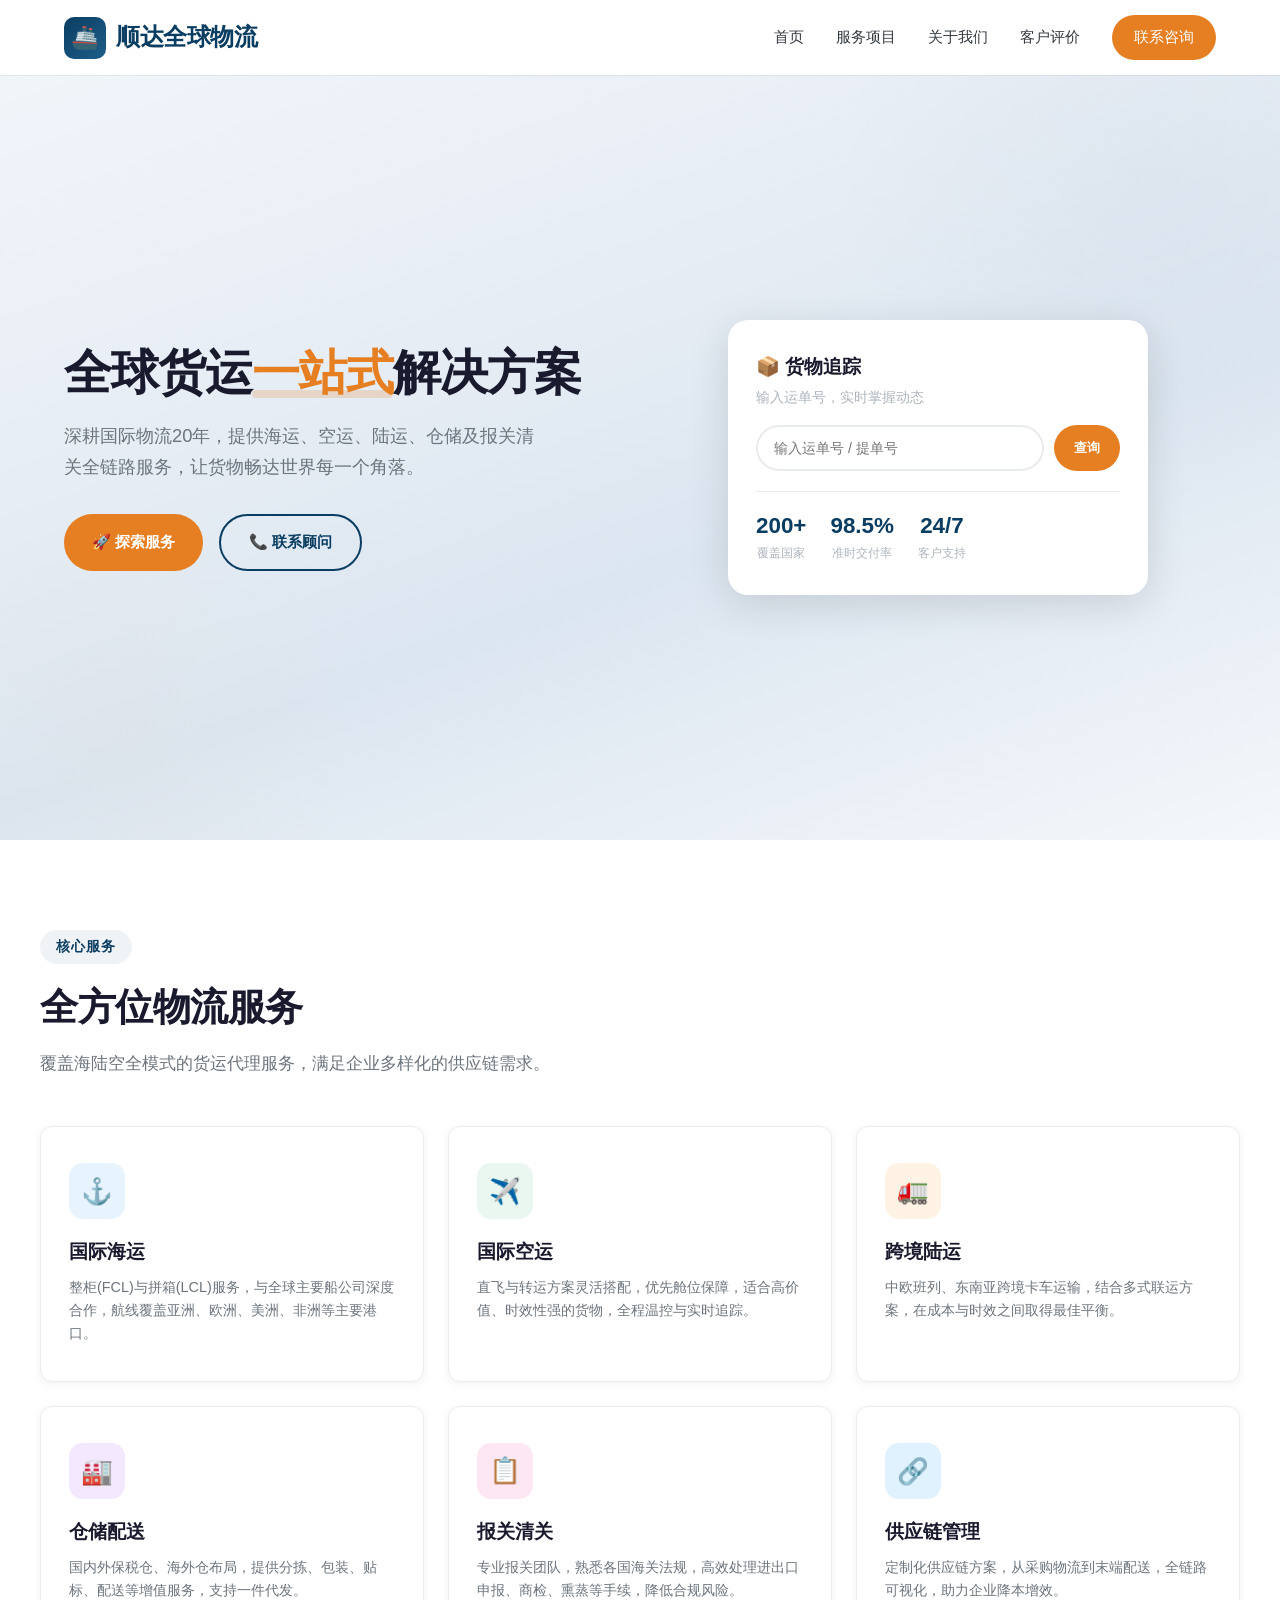
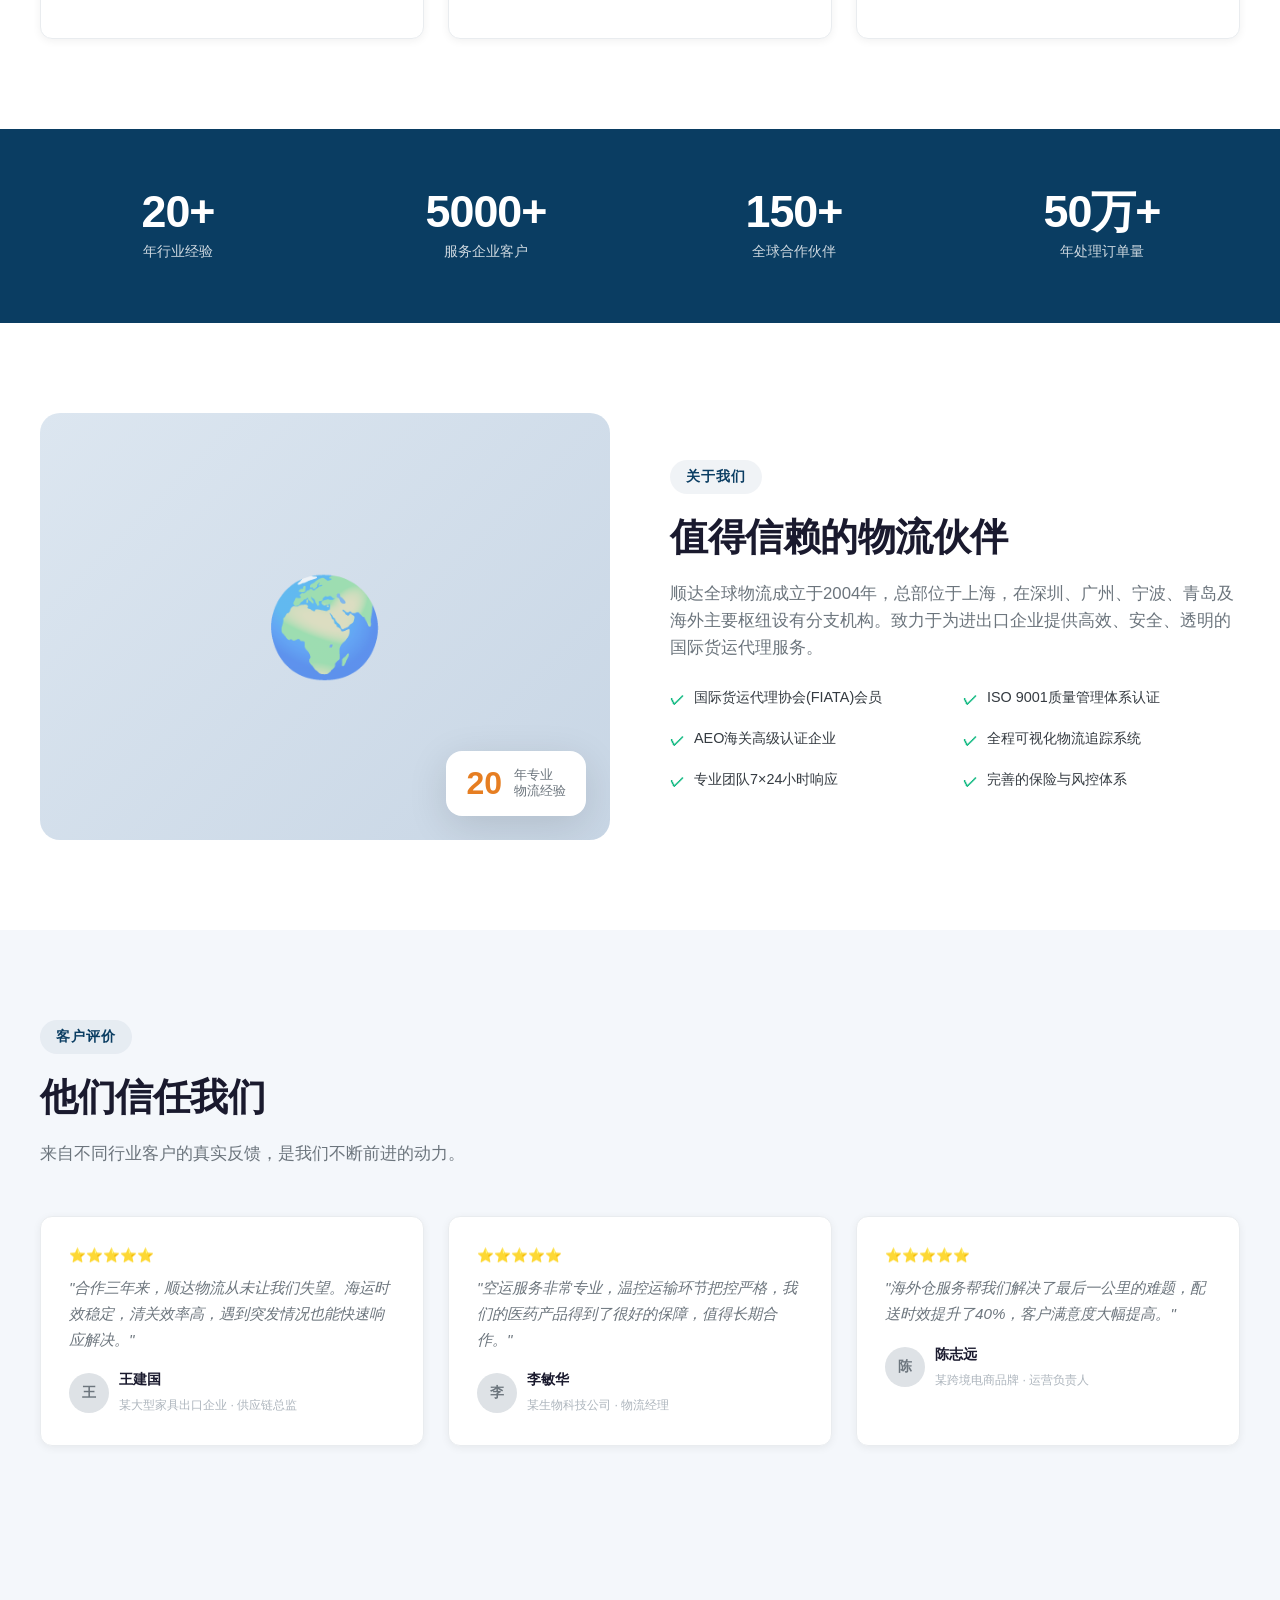
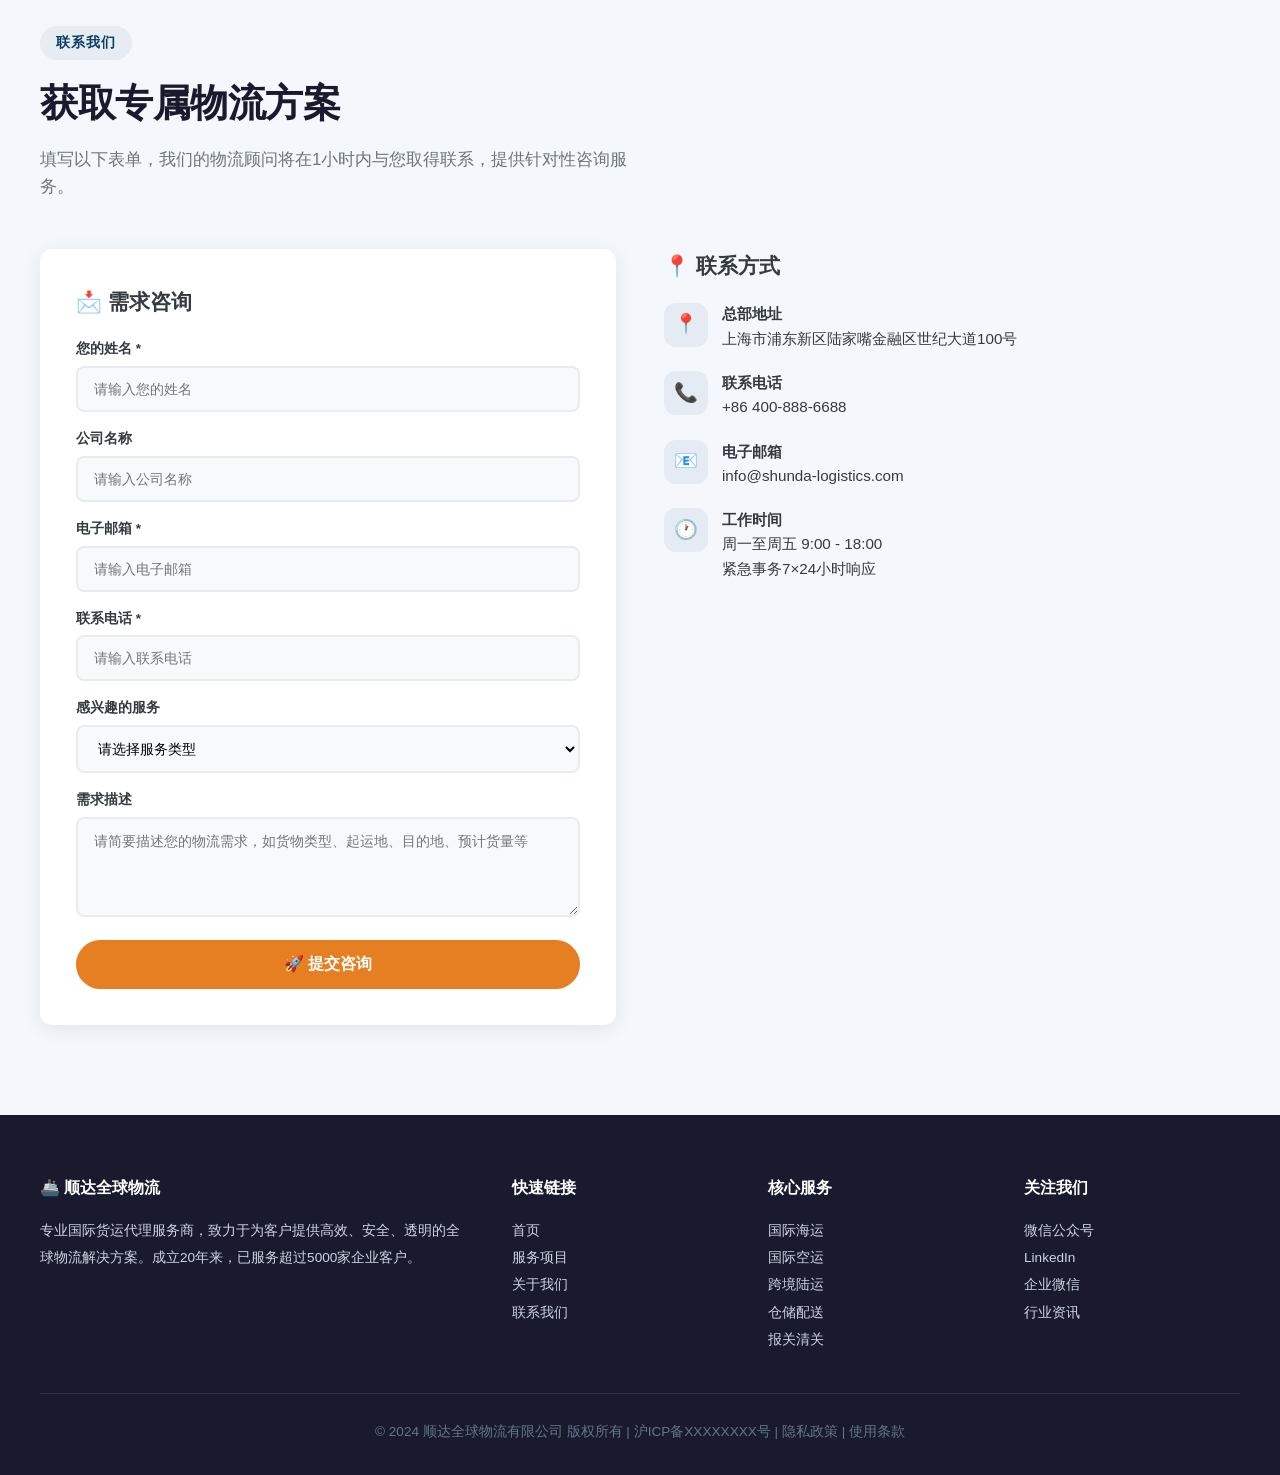
==== index.html @ 232a4d0c "Rename ywhy.html to index.html" ====
<!DOCTYPE html>
<html lang="zh-CN">
<head>
  <meta charset="UTF-8">
  <meta name="viewport" content="width=device-width, initial-scale=1.0">
  <title>顺达全球物流 - 国际货运代理专家</title>
  <meta name="description" content="顺达全球物流，专业提供国际海运、空运、陆运、仓储配送及报关清关一站式货运代理服务，覆盖全球200+国家和地区。">
  <meta name="keywords" content="货代,货运代理,国际物流,海运,空运,仓储,报关,供应链">
  <link rel="stylesheet" type="text/css" href="ywhy.css">

</head>
<body>
<header class="header" id="header">
  <div class="header-inner">
    <a href="#" class="logo"><span class="logo-icon">🚢</span>顺达全球物流</a>
    <nav class="nav" id="nav">
      <a href="#home">首页</a>
      <a href="#services">服务项目</a>
      <a href="#about">关于我们</a>
      <a href="#testimonials">客户评价</a>
      <a href="#contact" class="btn-header">联系咨询</a>
    </nav>
    <button class="hamburger" id="hamburger" aria-label="菜单"><span></span><span></span><span></span></button>
  </div>
</header>
<div class="nav-overlay" id="navOverlay"></div>

<section class="hero" id="home">
  <div class="hero-bg-pattern"></div>
  <div class="hero-content">
    <div class="hero-text animate-on-scroll">
      <h1>全球货运<span>一站式</span>解决方案</h1>
      <p>深耕国际物流20年，提供海运、空运、陆运、仓储及报关清关全链路服务，让货物畅达世界每一个角落。</p>
      <div class="hero-buttons">
        <a href="#services" class="btn btn-primary">🚀 探索服务</a>
        <a href="#contact" class="btn btn-outline">📞 联系顾问</a>
      </div>
    </div>
    <div class="hero-visual animate-on-scroll">
      <div class="hero-card">
        <h3>📦 货物追踪</h3>
        <p class="sub">输入运单号，实时掌握动态</p>
        <div class="tracking-row">
          <input type="text" placeholder="输入运单号 / 提单号" aria-label="运单号">
          <button class="btn-sm">查询</button>
        </div>
        <div class="hero-stats">
          <div class="stat"><div class="num">200+</div><div class="label">覆盖国家</div></div>
          <div class="stat"><div class="num">98.5%</div><div class="label">准时交付率</div></div>
          <div class="stat"><div class="num">24/7</div><div class="label">客户支持</div></div>
        </div>
      </div>
    </div>
  </div>
</section>

<section class="section" id="services">
  <div class="section-inner">
    <span class="section-label">核心服务</span>
    <h2 class="section-title">全方位物流服务</h2>
    <p class="section-desc">覆盖海陆空全模式的货运代理服务，满足企业多样化的供应链需求。</p>
    <div class="services-grid">
      <div class="service-card animate-on-scroll"><div class="service-icon ocean">⚓</div><h3>国际海运</h3><p>整柜(FCL)与拼箱(LCL)服务，与全球主要船公司深度合作，航线覆盖亚洲、欧洲、美洲、非洲等主要港口。</p></div>
      <div class="service-card animate-on-scroll"><div class="service-icon air">✈️</div><h3>国际空运</h3><p>直飞与转运方案灵活搭配，优先舱位保障，适合高价值、时效性强的货物，全程温控与实时追踪。</p></div>
      <div class="service-card animate-on-scroll"><div class="service-icon land">🚛</div><h3>跨境陆运</h3><p>中欧班列、东南亚跨境卡车运输，结合多式联运方案，在成本与时效之间取得最佳平衡。</p></div>
      <div class="service-card animate-on-scroll"><div class="service-icon warehouse">🏭</div><h3>仓储配送</h3><p>国内外保税仓、海外仓布局，提供分拣、包装、贴标、配送等增值服务，支持一件代发。</p></div>
      <div class="service-card animate-on-scroll"><div class="service-icon customs">📋</div><h3>报关清关</h3><p>专业报关团队，熟悉各国海关法规，高效处理进出口申报、商检、熏蒸等手续，降低合规风险。</p></div>
      <div class="service-card animate-on-scroll"><div class="service-icon supply">🔗</div><h3>供应链管理</h3><p>定制化供应链方案，从采购物流到末端配送，全链路可视化，助力企业降本增效。</p></div>
    </div>
  </div>
</section>

<section class="stats-section">
  <div class="stats-grid">
    <div class="stat-item"><div class="stat-num">20+</div><div class="stat-label">年行业经验</div></div>
    <div class="stat-item"><div class="stat-num">5000+</div><div class="stat-label">服务企业客户</div></div>
    <div class="stat-item"><div class="stat-num">150+</div><div class="stat-label">全球合作伙伴</div></div>
    <div class="stat-item"><div class="stat-num">50万+</div><div class="stat-label">年处理订单量</div></div>
  </div>
</section>

<section class="section" id="about">
  <div class="section-inner">
    <div class="about-grid">
      <div class="about-image-wrapper animate-on-scroll">
        <span class="about-image-placeholder">🌍</span>
        <div class="about-badge"><span class="years">20</span><span class="years-label">年专业<br>物流经验</span></div>
      </div>
      <div class="animate-on-scroll">
        <span class="section-label">关于我们</span>
        <h2 class="section-title">值得信赖的物流伙伴</h2>
        <p class="section-desc" style="margin-bottom:0;">顺达全球物流成立于2004年，总部位于上海，在深圳、广州、宁波、青岛及海外主要枢纽设有分支机构。致力于为进出口企业提供高效、安全、透明的国际货运代理服务。</p>
        <div class="about-features">
          <div class="about-feature"><span class="check">✓</span> 国际货运代理协会(FIATA)会员</div>
          <div class="about-feature"><span class="check">✓</span> ISO 9001质量管理体系认证</div>
          <div class="about-feature"><span class="check">✓</span> AEO海关高级认证企业</div>
          <div class="about-feature"><span class="check">✓</span> 全程可视化物流追踪系统</div>
          <div class="about-feature"><span class="check">✓</span> 专业团队7×24小时响应</div>
          <div class="about-feature"><span class="check">✓</span> 完善的保险与风控体系</div>
        </div>
      </div>
    </div>
  </div>
</section>

<section class="section" id="testimonials" style="background:var(--light-bg);">
  <div class="section-inner">
    <span class="section-label">客户评价</span>
    <h2 class="section-title">他们信任我们</h2>
    <p class="section-desc">来自不同行业客户的真实反馈，是我们不断前进的动力。</p>
    <div class="testimonials-grid">
      <div class="testimonial-card animate-on-scroll"><div class="stars">⭐⭐⭐⭐⭐</div><p class="quote">"合作三年来，顺达物流从未让我们失望。海运时效稳定，清关效率高，遇到突发情况也能快速响应解决。"</p><div class="author"><div class="avatar">王</div><div class="author-info"><strong>王建国</strong><span>某大型家具出口企业 · 供应链总监</span></div></div></div>
      <div class="testimonial-card animate-on-scroll"><div class="stars">⭐⭐⭐⭐⭐</div><p class="quote">"空运服务非常专业，温控运输环节把控严格，我们的医药产品得到了很好的保障，值得长期合作。"</p><div class="author"><div class="avatar">李</div><div class="author-info"><strong>李敏华</strong><span>某生物科技公司 · 物流经理</span></div></div></div>
      <div class="testimonial-card animate-on-scroll"><div class="stars">⭐⭐⭐⭐⭐</div><p class="quote">"海外仓服务帮我们解决了最后一公里的难题，配送时效提升了40%，客户满意度大幅提高。"</p><div class="author"><div class="avatar">陈</div><div class="author-info"><strong>陈志远</strong><span>某跨境电商品牌 · 运营负责人</span></div></div></div>
    </div>
  </div>
</section>

<section class="section contact-section" id="contact">
  <div class="section-inner">
    <span class="section-label">联系我们</span>
    <h2 class="section-title">获取专属物流方案</h2>
    <p class="section-desc">填写以下表单，我们的物流顾问将在1小时内与您取得联系，提供针对性咨询服务。</p>
    <div class="contact-grid">
      <div class="contact-form animate-on-scroll">
        <h3>📩 需求咨询</h3>
        <form id="contactForm">
          <div class="form-group"><label for="name">您的姓名 *</label><input type="text" id="name" placeholder="请输入您的姓名" required></div>
          <div class="form-group"><label for="company">公司名称</label><input type="text" id="company" placeholder="请输入公司名称"></div>
          <div class="form-group"><label for="email">电子邮箱 *</label><input type="email" id="email" placeholder="请输入电子邮箱" required></div>
          <div class="form-group"><label for="phone">联系电话 *</label><input type="tel" id="phone" placeholder="请输入联系电话" required></div>
          <div class="form-group"><label for="service">感兴趣的服务</label>
            <select id="service">
              <option value="">请选择服务类型</option>
              <option value="ocean">国际海运</option><option value="air">国际空运</option><option value="land">跨境陆运</option>
              <option value="warehouse">仓储配送</option><option value="customs">报关清关</option><option value="supply">供应链管理</option><option value="other">其他</option>
            </select>
          </div>
          <div class="form-group"><label for="message">需求描述</label><textarea id="message" placeholder="请简要描述您的物流需求，如货物类型、起运地、目的地、预计货量等"></textarea></div>
          <button type="submit" class="btn-submit">🚀 提交咨询</button>
        </form>
      </div>
      <div class="animate-on-scroll">
        <h3 style="margin-bottom:20px; font-size:1.3rem;">📍 联系方式</h3>
        <ul class="contact-info-list">
          <li><span class="info-icon">📍</span><span><strong>总部地址</strong><br>上海市浦东新区陆家嘴金融区世纪大道100号</span></li>
          <li><span class="info-icon">📞</span><span><strong>联系电话</strong><br>+86 400-888-6688</span></li>
          <li><span class="info-icon">📧</span><span><strong>电子邮箱</strong><br>info@shunda-logistics.com</span></li>
          <li><span class="info-icon">🕐</span><span><strong>工作时间</strong><br>周一至周五 9:00 - 18:00<br>紧急事务7×24小时响应</span></li>
        </ul>
      </div>
    </div>
  </div>
</section>

<footer class="footer">
  <div class="footer-grid">
    <div><h4>🚢 顺达全球物流</h4><p>专业国际货运代理服务商，致力于为客户提供高效、安全、透明的全球物流解决方案。成立20年来，已服务超过5000家企业客户。</p></div>
    <div><h4>快速链接</h4><a href="#home">首页</a><a href="#services">服务项目</a><a href="#about">关于我们</a><a href="#contact">联系我们</a></div>
    <div><h4>核心服务</h4><a href="#services">国际海运</a><a href="#services">国际空运</a><a href="#services">跨境陆运</a><a href="#services">仓储配送</a><a href="#services">报关清关</a></div>
    <div><h4>关注我们</h4><a href="#">微信公众号</a><a href="#">LinkedIn</a><a href="#">企业微信</a><a href="#">行业资讯</a></div>
  </div>
  <div class="footer-bottom"><p>© 2024 顺达全球物流有限公司 版权所有 | 沪ICP备XXXXXXXX号 | 隐私政策 | 使用条款</p></div>
</footer>

<script>
  const hamburger = document.getElementById('hamburger');
  const nav = document.getElementById('nav');
  const navOverlay = document.getElementById('navOverlay');
  function toggleMenu() {
    hamburger.classList.toggle('active');
    nav.classList.toggle('active');
    navOverlay.classList.toggle('active');
    document.body.style.overflow = nav.classList.contains('active') ? 'hidden' : '';
  }
  hamburger.addEventListener('click', toggleMenu);
  navOverlay.addEventListener('click', toggleMenu);
  nav.querySelectorAll('a').forEach(link => link.addEventListener('click', () => { if (nav.classList.contains('active')) toggleMenu(); }));

  const header = document.getElementById('header');
  window.addEventListener('scroll', () => header.classList.toggle('scrolled', window.scrollY > 50));

  const observer = new IntersectionObserver((entries) => {
    entries.forEach(entry => { if (entry.isIntersecting) { entry.target.style.opacity = '1'; observer.unobserve(entry.target); } });
  }, { threshold: 0.15 });
  document.querySelectorAll('.animate-on-scroll').forEach(el => observer.observe(el));

  const contactForm = document.getElementById('contactForm');
  contactForm.addEventListener('submit', function(e) {
    e.preventDefault();
    const name = document.getElementById('name').value.trim();
    const email = document.getElementById('email').value.trim();
    const phone = document.getElementById('phone').value.trim();
    if (!name || !email || !phone) { alert('请填写必填字段（姓名、邮箱、电话）。'); return; }
    if (!/^\S+@\S+\.\S+$/.test(email)) { alert('请输入有效的电子邮箱地址。'); return; }
    const btn = contactForm.querySelector('.btn-submit');
    const original = btn.textContent;
    btn.textContent = '提交中...'; btn.disabled = true; btn.style.opacity = '0.7';
    setTimeout(() => {
      alert('✅ 感谢您的咨询！我们的物流顾问将尽快与您联系。');
      contactForm.reset();
      btn.textContent = original; btn.disabled = false; btn.style.opacity = '1';
    }, 1200);
  });

  document.querySelectorAll('a[href^="#"]').forEach(anchor => {
    anchor.addEventListener('click', function(e) {
      const id = this.getAttribute('href'); if (id === '#') return;
      const target = document.querySelector(id);
      if (target) {
        e.preventDefault();
        window.scrollTo({ top: target.getBoundingClientRect().top + window.pageYOffset - 75, behavior: 'smooth' });
      }
    });
  });
</script>
</body>
</html>
---- ywhy.css ----
:root {
  --primary: #0a3d62;
  --primary-light: #1e5f8a;
  --accent: #e67e22;
  --accent-hover: #d35400;
  --white: #ffffff;
  --light-bg: #f4f7fb;
  --gray-100: #f8f9fa;
  --gray-200: #e9ecef;
  --gray-300: #dee2e6;
  --gray-400: #adb5bd;
  --gray-600: #6c757d;
  --gray-800: #343a40;
  --gray-900: #1a1a2e;
  --shadow-sm: 0 2px 8px rgba(0,0,0,0.06);
  --shadow: 0 4px 20px rgba(0,0,0,0.08);
  --shadow-lg: 0 10px 40px rgba(0,0,0,0.12);
  --radius: 12px;
  --radius-sm: 8px;
  --transition: 0.3s cubic-bezier(0.4,0,0.2,1);
  --max-width: 1200px;
  --header-height: 75px;
}
* { margin:0; padding:0; box-sizing:border-box; }
html { scroll-behavior:smooth; scroll-padding-top: var(--header-height); }
body {
  font-family: 'Segoe UI','PingFang SC','Microsoft YaHei','Helvetica Neue',sans-serif;
  line-height:1.6; color:var(--gray-800); background:var(--white);
  overflow-x:hidden; -webkit-font-smoothing:antialiased;
}

/* HEADER */
.header {
  position:fixed; top:0; left:0; width:100%; height:var(--header-height);
  background:rgba(255,255,255,0.96); backdrop-filter:blur(16px);
  -webkit-backdrop-filter:blur(16px); box-shadow:0 1px 0 rgba(0,0,0,0.05);
  z-index:1000; transition:var(--transition);
}
.header.scrolled { box-shadow:var(--shadow-sm); }
.header-inner {
  max-width:var(--max-width); margin:0 auto; padding:0 24px;
  height:100%; display:flex; align-items:center; justify-content:space-between;
}
.logo {
  display:flex; align-items:center; gap:10px; text-decoration:none;
  color:var(--primary); font-weight:700; font-size:1.5rem; letter-spacing:-0.5px;
}
.logo-icon {
  width:42px; height:42px; background:linear-gradient(135deg,var(--primary),var(--primary-light));
  border-radius:10px; display:flex; align-items:center; justify-content:center;
  color:#fff; font-size:1.4rem;
}
.nav { display:flex; align-items:center; gap:32px; }
.nav a {
  text-decoration:none; color:var(--gray-800); font-weight:500; font-size:0.95rem;
  position:relative; transition:var(--transition); white-space:nowrap;
}
.nav a::after {
  content:''; position:absolute; bottom:-6px; left:0; width:0; height:2px;
  background:var(--accent); border-radius:2px; transition:width 0.3s;
}
.nav a:hover { color:var(--primary); }
.nav a:hover::after { width:100%; }
.btn-header {
  background:var(--accent); color:#fff !important; padding:10px 22px;
  border-radius:50px; font-weight:600; transition:var(--transition);
  text-decoration:none; font-size:0.9rem;
}
.btn-header:hover {
  background:var(--accent-hover); transform:translateY(-1px);
  box-shadow:0 4px 14px rgba(230,126,34,0.35);
}
.btn-header::after { display:none !important; }

.hamburger {
  display:none; flex-direction:column; gap:5px; cursor:pointer;
  background:none; border:none; padding:8px; z-index:1001;
}
.hamburger span {
  width:26px; height:2.5px; background:var(--gray-800);
  border-radius:2px; transition:var(--transition);
}
.hamburger.active span:nth-child(1) { transform:rotate(45deg) translate(5px,5px); }
.hamburger.active span:nth-child(2) { opacity:0; }
.hamburger.active span:nth-child(3) { transform:rotate(-45deg) translate(5px,-5px); }

/* HERO */
.hero {
  margin-top:var(--header-height); min-height:85vh; display:flex;
  align-items:center; position:relative;
  background:linear-gradient(160deg,#f0f5fa 0%,#e8eef5 30%,#dce6f0 60%,#f4f7fb 100%);
  overflow:hidden;
}
.hero-bg-pattern { position:absolute; inset:0; pointer-events:none; opacity:0.35; }
.hero-bg-pattern::before {
  content:''; position:absolute; top:-30%; right:-15%; width:650px; height:650px;
  border-radius:50%; background:radial-gradient(circle,rgba(10,61,98,0.08) 0%,transparent 70%);
}
.hero-bg-pattern::after {
  content:''; position:absolute; bottom:-20%; left:-10%; width:500px; height:500px;
  border-radius:50%; background:radial-gradient(circle,rgba(230,126,34,0.06) 0%,transparent 70%);
}
.hero-content {
  max-width:var(--max-width); margin:0 auto; padding:40px 24px;
  display:grid; grid-template-columns:1fr 1fr; gap:40px; align-items:center;
  position:relative; z-index:1; width:100%;
}
.hero-text h1 {
  font-size:3rem; font-weight:800; color:var(--gray-900);
  line-height:1.2; letter-spacing:-1px; margin-bottom:18px;
}
.hero-text h1 span {
  color:var(--accent); position:relative; display:inline-block;
}
.hero-text h1 span::after {
  content:''; position:absolute; bottom:4px; left:0; width:100%; height:8px;
  background:rgba(230,126,34,0.2); border-radius:4px; z-index:-1;
}
.hero-text p {
  font-size:1.15rem; color:var(--gray-600); margin-bottom:32px;
  max-width:480px; line-height:1.7;
}
.hero-buttons { display:flex; gap:16px; flex-wrap:wrap; }
.btn {
  display:inline-flex; align-items:center; gap:8px; padding:14px 28px;
  border-radius:50px; font-weight:600; font-size:0.95rem; cursor:pointer;
  text-decoration:none; transition:var(--transition); border:none; white-space:nowrap;
}
.btn-primary { background:var(--accent); color:#fff; }
.btn-primary:hover { background:var(--accent-hover); transform:translateY(-2px); box-shadow:0 8px 24px rgba(230,126,34,0.3); }
.btn-outline { background:transparent; color:var(--primary); border:2px solid var(--primary); }
.btn-outline:hover { background:var(--primary); color:#fff; transform:translateY(-2px); }
.hero-visual { display:flex; justify-content:center; align-items:center; }
.hero-card {
  background:#fff; border-radius:20px; padding:32px 28px;
  box-shadow:var(--shadow-lg); width:100%; max-width:420px; position:relative;
}
.hero-card .tracking-row { display:flex; gap:10px; margin-top:16px; }
.hero-card input {
  flex:1; padding:13px 16px; border:2px solid var(--gray-200);
  border-radius:50px; font-size:0.9rem; outline:none; transition:var(--transition);
  font-family:inherit;
}
.hero-card input:focus { border-color:var(--accent); }
.hero-card .btn-sm {
  padding:13px 20px; background:var(--accent); color:#fff; border:none;
  border-radius:50px; cursor:pointer; font-weight:600; transition:var(--transition);
}
.hero-card .btn-sm:hover { background:var(--accent-hover); }
.hero-card h3 { font-size:1.2rem; margin-bottom:4px; color:var(--gray-900); }
.hero-card .sub { font-size:0.85rem; color:var(--gray-400); margin-bottom:8px; }
.hero-stats { display:flex; gap:24px; margin-top:20px; padding-top:16px; border-top:1px solid var(--gray-200); }
.hero-stats .stat { text-align:center; }
.hero-stats .stat .num { font-size:1.4rem; font-weight:700; color:var(--primary); }
.hero-stats .stat .label { font-size:0.75rem; color:var(--gray-400); }

/* SECTIONS */
.section { padding:90px 24px; }
.section-inner { max-width:var(--max-width); margin:0 auto; }
.section-label {
  display:inline-block; background:rgba(10,61,98,0.06); color:var(--primary);
  padding:6px 16px; border-radius:50px; font-size:0.85rem; font-weight:600;
  letter-spacing:1px; text-transform:uppercase; margin-bottom:12px;
}
.section-title { font-size:2.4rem; font-weight:700; color:var(--gray-900); margin-bottom:14px; letter-spacing:-0.5px; }
.section-desc { font-size:1.05rem; color:var(--gray-600); max-width:600px; margin-bottom:48px; }
.text-center { text-align:center; }
.mx-auto { margin-left:auto; margin-right:auto; }

.services-grid { display:grid; grid-template-columns:repeat(3,1fr); gap:24px; }
.service-card {
  background:#fff; border-radius:var(--radius); padding:36px 28px;
  box-shadow:var(--shadow-sm); border:1px solid var(--gray-200);
  transition:var(--transition); position:relative; overflow:hidden;
}
.service-card:hover { transform:translateY(-6px); box-shadow:var(--shadow-lg); border-color:transparent; }
.service-card::before {
  content:''; position:absolute; top:0; left:0; width:100%; height:4px;
  background:linear-gradient(90deg,var(--primary),var(--accent));
  transform:scaleX(0); transform-origin:left; transition:transform 0.4s;
}
.service-card:hover::before { transform:scaleX(1); }
.service-icon {
  width:56px; height:56px; border-radius:14px; display:flex;
  align-items:center; justify-content:center; font-size:1.6rem; margin-bottom:18px;
}
.service-icon.ocean { background:#e8f4fd; color:#1a73e8; }
.service-icon.air { background:#eaf7f0; color:#0d9488; }
.service-icon.land { background:#fef3e4; color:#e67e22; }
.service-icon.warehouse { background:#f3e8ff; color:#7c3aed; }
.service-icon.customs { background:#fce7f3; color:#db2777; }
.service-icon.supply { background:#e0f2fe; color:#0284c7; }
.service-card h3 { font-size:1.2rem; margin-bottom:8px; color:var(--gray-900); }
.service-card p { font-size:0.9rem; color:var(--gray-600); line-height:1.6; }

.about-grid { display:grid; grid-template-columns:1fr 1fr; gap:60px; align-items:center; }
.about-image-wrapper {
  position:relative; border-radius:20px; overflow:hidden; aspect-ratio:4/3;
  background:linear-gradient(135deg,#dce6f0,#c8d6e5);
  display:flex; align-items:center; justify-content:center;
}
.about-image-placeholder { font-size:6rem; opacity:0.6; }
.about-badge {
  position:absolute; bottom:24px; right:24px; background:#fff;
  border-radius:16px; padding:16px 20px; box-shadow:var(--shadow-lg);
  display:flex; align-items:center; gap:12px;
}
.about-badge .years { font-size:2rem; font-weight:800; color:var(--accent); line-height:1; }
.about-badge .years-label { font-size:0.8rem; color:var(--gray-600); line-height:1.3; }
.about-features { display:grid; grid-template-columns:1fr 1fr; gap:16px; margin-top:24px; }
.about-feature { display:flex; align-items:flex-start; gap:10px; font-size:0.9rem; color:var(--gray-800); }
.about-feature .check { color:#10b981; font-weight:700; flex-shrink:0; margin-top:2px; }

.stats-section { background:var(--primary); color:#fff; padding:60px 24px; }
.stats-grid { max-width:var(--max-width); margin:0 auto; display:grid; grid-template-columns:repeat(4,1fr); gap:32px; text-align:center; }
.stat-item .stat-num { font-size:2.8rem; font-weight:800; letter-spacing:-1px; line-height:1; }
.stat-item .stat-label { font-size:0.9rem; opacity:0.8; margin-top:6px; }

.testimonials-grid { display:grid; grid-template-columns:repeat(3,1fr); gap:24px; }
.testimonial-card {
  background:#fff; border-radius:var(--radius); padding:28px;
  box-shadow:var(--shadow-sm); border:1px solid var(--gray-200); transition:var(--transition);
}
.testimonial-card:hover { box-shadow:var(--shadow); }
.testimonial-card .quote { font-size:0.95rem; color:var(--gray-600); line-height:1.7; margin-bottom:16px; font-style:italic; }
.testimonial-card .author { display:flex; align-items:center; gap:10px; }
.testimonial-card .avatar {
  width:40px; height:40px; border-radius:50%; background:var(--gray-300);
  display:flex; align-items:center; justify-content:center; font-weight:700;
  color:var(--gray-600); font-size:0.85rem;
}
.testimonial-card .author-info strong { display:block; font-size:0.9rem; color:var(--gray-900); }
.testimonial-card .author-info span { font-size:0.78rem; color:var(--gray-400); }
.stars { color:#f59e0b; font-size:0.85rem; margin-bottom:8px; }

.contact-section { background:var(--light-bg); }
.contact-grid { display:grid; grid-template-columns:1fr 1fr; gap:48px; align-items:start; }
.contact-form { background:#fff; border-radius:var(--radius); padding:36px; box-shadow:var(--shadow); }
.contact-form h3 { margin-bottom:20px; font-size:1.3rem; }
.form-group { margin-bottom:16px; }
.form-group label { display:block; font-weight:600; font-size:0.85rem; margin-bottom:6px; color:var(--gray-800); }
.form-group input,.form-group select,.form-group textarea {
  width:100%; padding:13px 16px; border:2px solid var(--gray-200);
  border-radius:var(--radius-sm); font-size:0.9rem; font-family:inherit;
  outline:none; transition:var(--transition); background:var(--gray-100);
}
.form-group input:focus,.form-group select:focus,.form-group textarea:focus { border-color:var(--accent); background:#fff; }
.form-group textarea { resize:vertical; min-height:100px; }
.btn-submit {
  width:100%; padding:14px; background:var(--accent); color:#fff;
  border:none; border-radius:50px; font-size:1rem; font-weight:600;
  cursor:pointer; transition:var(--transition); font-family:inherit;
}
.btn-submit:hover { background:var(--accent-hover); box-shadow:0 8px 24px rgba(230,126,34,0.3); }
.contact-info-list { list-style:none; display:flex; flex-direction:column; gap:20px; }
.contact-info-list li { display:flex; align-items:flex-start; gap:14px; font-size:0.95rem; color:var(--gray-800); }
.contact-info-list .info-icon {
  width:44px; height:44px; border-radius:12px; background:rgba(10,61,98,0.06);
  display:flex; align-items:center; justify-content:center; font-size:1.2rem; flex-shrink:0;
}

.footer { background:var(--gray-900); color:#cbd5e1; padding:60px 24px 30px; }
.footer-grid {
  max-width:var(--max-width); margin:0 auto; display:grid;
  grid-template-columns:2fr 1fr 1fr 1fr; gap:40px; margin-bottom:40px;
}
.footer h4 { color:#fff; font-size:1rem; margin-bottom:16px; }
.footer p,.footer a { font-size:0.85rem; line-height:2; }
.footer a { color:#cbd5e1; text-decoration:none; transition:var(--transition); display:block; }
.footer a:hover { color:var(--accent); }
.footer-bottom {
  max-width:var(--max-width); margin:0 auto; border-top:1px solid rgba(255,255,255,0.1);
  padding-top:24px; text-align:center; font-size:0.8rem; color:#64748b;
}

@media (max-width:1024px) {
  .services-grid { grid-template-columns:repeat(2,1fr); }
  .testimonials-grid { grid-template-columns:repeat(2,1fr); }
  .hero-content { grid-template-columns:1fr; text-align:center; }
  .hero-text p { margin:0 auto 32px; max-width:500px; }
  .hero-buttons { justify-content:center; }
  .hero-visual { order:-1; }
  .hero-card { max-width:380px; margin:0 auto; }
  .hero { min-height:auto; padding:30px 0 50px; }
  .hero-text h1 { font-size:2.4rem; }
  .about-grid { grid-template-columns:1fr; gap:32px; }
  .contact-grid { grid-template-columns:1fr; }
  .footer-grid { grid-template-columns:1fr 1fr; }
  .stats-grid { grid-template-columns:repeat(2,1fr); gap:28px; }
}
@media (max-width:768px) {
  .nav {
    position:fixed; top:0; right:-100%; width:280px; height:100vh; background:#fff;
    flex-direction:column; padding:100px 32px 32px; gap:20px;
    box-shadow:-4px 0 30px rgba(0,0,0,0.1); transition:right 0.35s ease; z-index:1000;
  }
  .nav.active { right:0; }
  .hamburger { display:flex; }
  .services-grid { grid-template-columns:1fr; }
  .testimonials-grid { grid-template-columns:1fr; }
  .section { padding:60px 16px; }
  .section-title { font-size:1.8rem; }
  .hero-text h1 { font-size:2rem; }
  .hero-stats { flex-wrap:wrap; gap:14px; }
  .footer-grid { grid-template-columns:1fr; gap:28px; }
  .about-features { grid-template-columns:1fr; }
}
.nav-overlay { display:none; position:fixed; inset:0; background:rgba(0,0,0,0.4); z-index:999; }
.nav-overlay.active { display:block; }
@keyframes fadeInUp {
  from { opacity:0; transform:translateY(30px); }
  to { opacity:1; transform:translateY(0); }
}
.animate-on-scroll { animation:fadeInUp 0.7s ease forwards; opacity:0; }
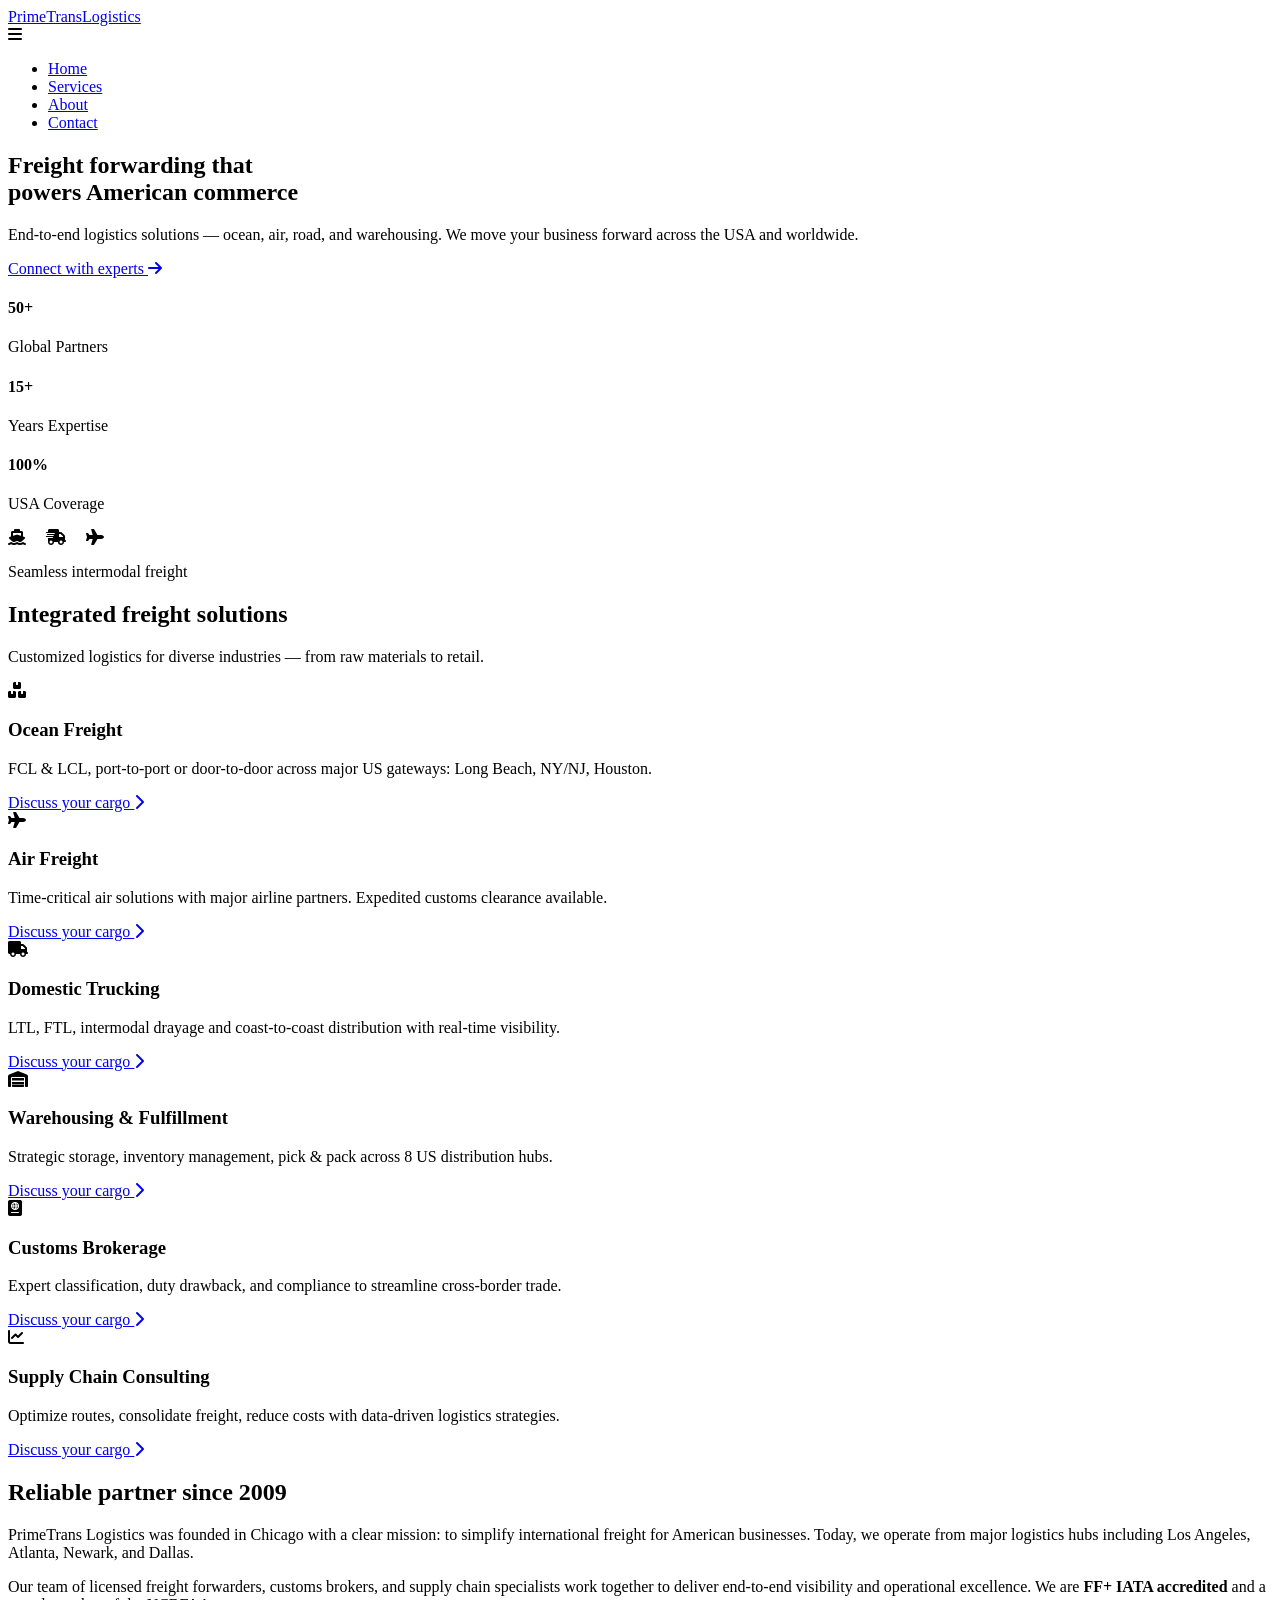
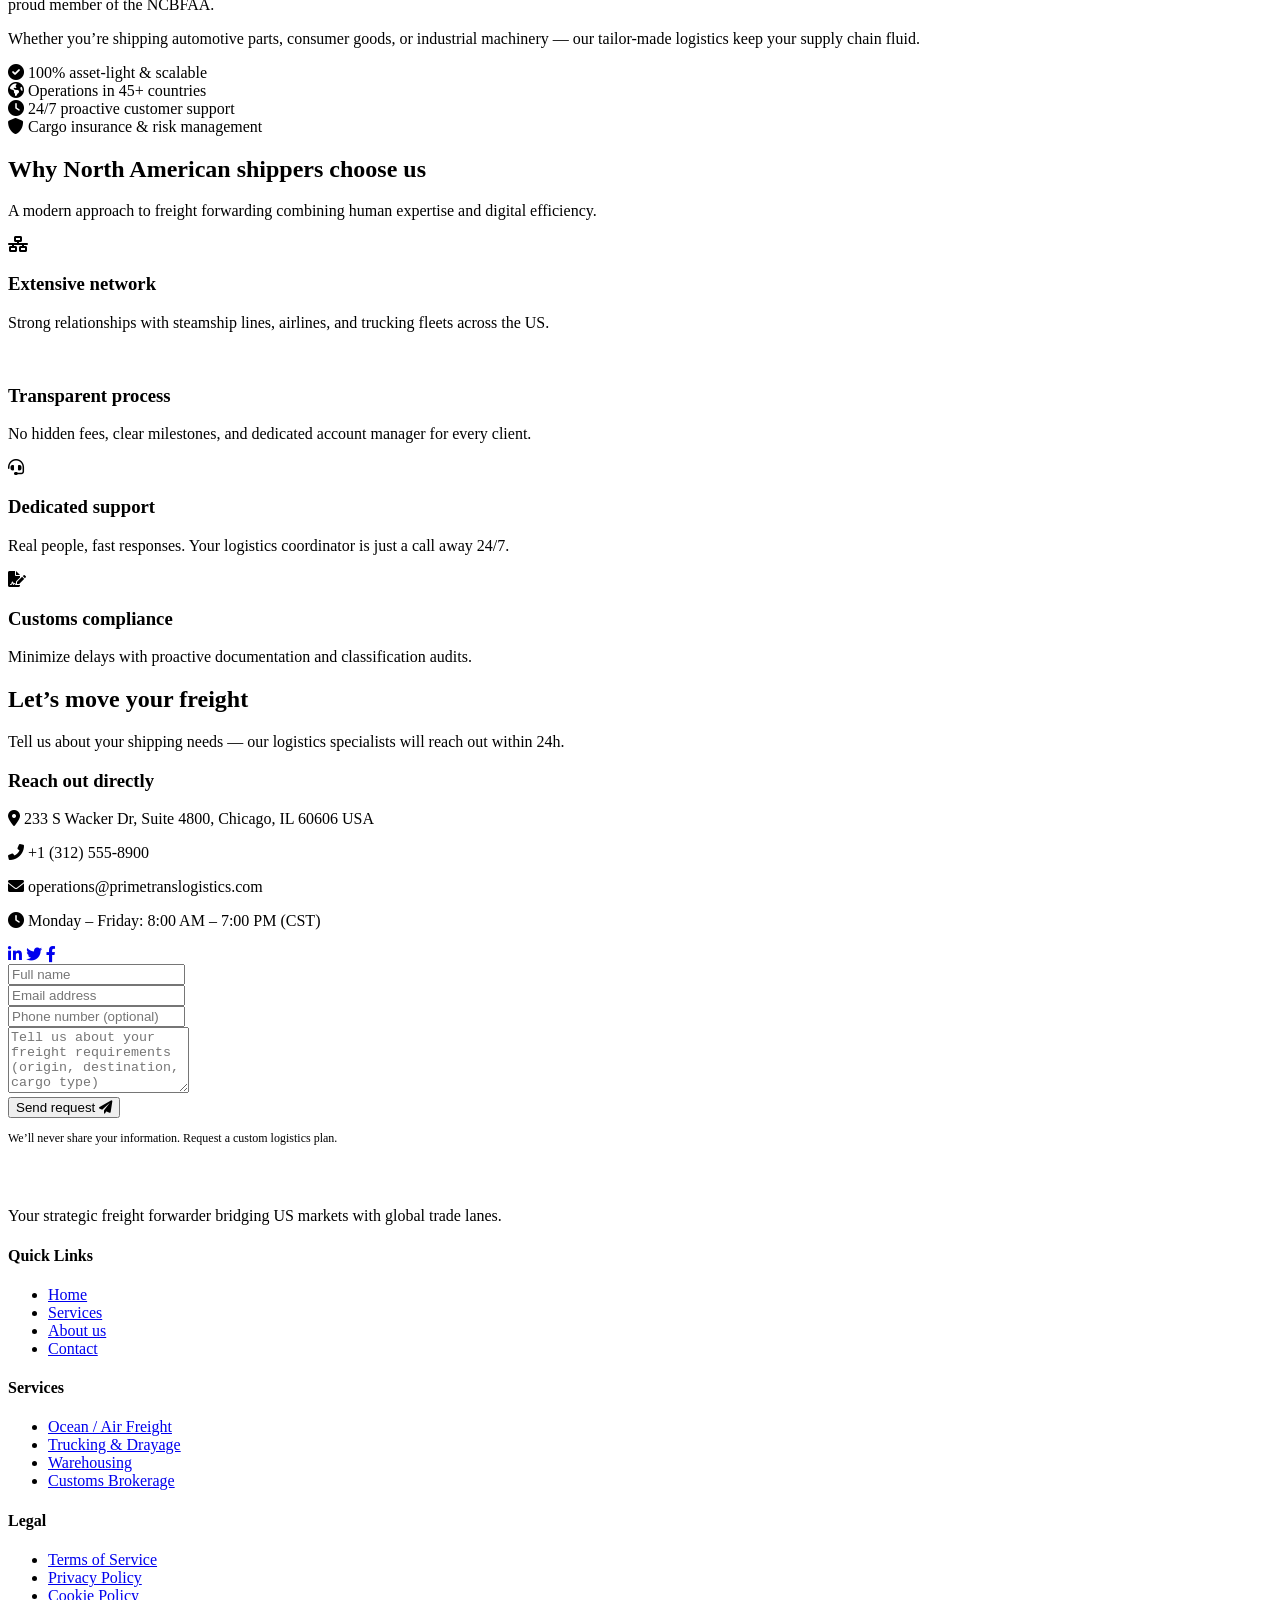
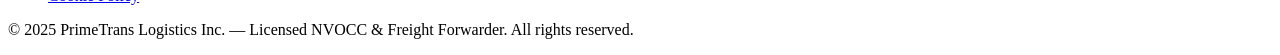
==== commit 93d6ed61: "Update index.html" ====
--- a/index.html
+++ b/index.html
@@ -1,217 +1,301 @@
 <!DOCTYPE html>
-<html lang="zh-CN">
+<html lang="en">
 <head>
   <meta charset="UTF-8">
-  <meta name="viewport" content="width=device-width, initial-scale=1.0">
-  <title>顺达全球物流 - 国际货运代理专家</title>
-  <meta name="description" content="顺达全球物流，专业提供国际海运、空运、陆运、仓储配送及报关清关一站式货运代理服务，覆盖全球200+国家和地区。">
-  <meta name="keywords" content="货代,货运代理,国际物流,海运,空运,仓储,报关,供应链">
-  <link rel="stylesheet" type="text/css" href="ywhy.css">
-
+  <meta name="viewport" content="width=device-width, initial-scale=1.0, viewport-fit=cover">
+  <title>PrimeTrans Logistics | US Freight Forwarding & Supply Chain</title>
+  <!-- Google Fonts & Font Awesome -->
+  <link href="https://fonts.googleapis.com/css2?family=Inter:opsz,wght@14..32,300;14..32,400;14..32,500;14..32,600;14..32,700&display=swap" rel="stylesheet">
+  <link rel="stylesheet" href="https://cdnjs.cloudflare.com/ajax/libs/font-awesome/6.0.0-beta3/css/all.min.css">
+  <link rel="stylesheet" href="home page.css">
 </head>
 <body>
-<header class="header" id="header">
-  <div class="header-inner">
-    <a href="#" class="logo"><span class="logo-icon">🚢</span>顺达全球物流</a>
-    <nav class="nav" id="nav">
-      <a href="#home">首页</a>
-      <a href="#services">服务项目</a>
-      <a href="#about">关于我们</a>
-      <a href="#testimonials">客户评价</a>
-      <a href="#contact" class="btn-header">联系咨询</a>
-    </nav>
-    <button class="hamburger" id="hamburger" aria-label="菜单"><span></span><span></span><span></span></button>
+<header>
+  <div class="container">
+    <div class="navbar">
+      <a href="#" class="logo">PrimeTrans<span>Logistics</span></a>
+      <div class="menu-icon" id="menuToggle">
+        <i class="fas fa-bars"></i>
+      </div>
+      <ul class="nav-links" id="navLinks">
+        <li><a href="#home">Home</a></li>
+        <li><a href="#services">Services</a></li>
+        <li><a href="#about">About</a></li>
+        <li><a href="#contact">Contact</a></li>
+      </ul>
+    </div>
   </div>
 </header>
-<div class="nav-overlay" id="navOverlay"></div>
-
-<section class="hero" id="home">
-  <div class="hero-bg-pattern"></div>
-  <div class="hero-content">
-    <div class="hero-text animate-on-scroll">
-      <h1>全球货运<span>一站式</span>解决方案</h1>
-      <p>深耕国际物流20年，提供海运、空运、陆运、仓储及报关清关全链路服务，让货物畅达世界每一个角落。</p>
-      <div class="hero-buttons">
-        <a href="#services" class="btn btn-primary">🚀 探索服务</a>
-        <a href="#contact" class="btn btn-outline">📞 联系顾问</a>
-      </div>
-    </div>
-    <div class="hero-visual animate-on-scroll">
-      <div class="hero-card">
-        <h3>📦 货物追踪</h3>
-        <p class="sub">输入运单号，实时掌握动态</p>
-        <div class="tracking-row">
-          <input type="text" placeholder="输入运单号 / 提单号" aria-label="运单号">
-          <button class="btn-sm">查询</button>
-        </div>
-        <div class="hero-stats">
-          <div class="stat"><div class="num">200+</div><div class="label">覆盖国家</div></div>
-          <div class="stat"><div class="num">98.5%</div><div class="label">准时交付率</div></div>
-          <div class="stat"><div class="num">24/7</div><div class="label">客户支持</div></div>
-        </div>
-      </div>
+
+<main>
+  <!-- Hero Section -->
+  <section id="home" class="hero">
+    <div class="container">
+      <div class="hero-grid">
+        <div class="hero-content">
+          <h1>Freight forwarding that <br>powers <span style="color: var(--accent);">American commerce</span></h1>
+          <p>End-to-end logistics solutions — ocean, air, road, and warehousing. We move your business forward across the USA and worldwide.</p>
+          <div class="hero-buttons">
+            <a href="#contact" class="btn btn-primary">Connect with experts <i class="fas fa-arrow-right"></i></a>
+          </div>
+          <div class="hero-stats">
+            <div class="stat"><h4>50+</h4><p>Global Partners</p></div>
+            <div class="stat"><h4>15+</h4><p>Years Expertise</p></div>
+            <div class="stat"><h4>100%</h4><p>USA Coverage</p></div>
+          </div>
+        </div>
+        <div class="hero-visual">
+          <i class="fas fa-ship"></i>
+          <i class="fas fa-truck-fast" style="margin-left: 1rem;"></i>
+          <i class="fas fa-plane" style="margin-left: 1rem;"></i>
+          <p style="margin-top: 1rem; font-weight: 500;">Seamless intermodal freight</p>
+        </div>
+      </div>
+    </div>
+  </section>
+
+  <!-- Services Section -->
+  <section id="services" class="services">
+    <div class="container">
+      <h2>Integrated freight solutions</h2>
+      <p class="section-subhead">Customized logistics for diverse industries — from raw materials to retail.</p>
+      <div class="services-grid">
+        <div class="service-card">
+          <div class="service-icon"><i class="fas fa-boxes"></i></div>
+          <h3>Ocean Freight</h3>
+          <p>FCL & LCL, port-to-port or door-to-door across major US gateways: Long Beach, NY/NJ, Houston.</p>
+          <a href="#contact" class="learn-more">Discuss your cargo <i class="fas fa-chevron-right"></i></a>
+        </div>
+        <div class="service-card">
+          <div class="service-icon"><i class="fas fa-plane"></i></div>
+          <h3>Air Freight</h3>
+          <p>Time-critical air solutions with major airline partners. Expedited customs clearance available.</p>
+          <a href="#contact" class="learn-more">Discuss your cargo <i class="fas fa-chevron-right"></i></a>
+        </div>
+        <div class="service-card">
+          <div class="service-icon"><i class="fas fa-truck"></i></div>
+          <h3>Domestic Trucking</h3>
+          <p>LTL, FTL, intermodal drayage and coast-to-coast distribution with real-time visibility.</p>
+          <a href="#contact" class="learn-more">Discuss your cargo <i class="fas fa-chevron-right"></i></a>
+        </div>
+        <div class="service-card">
+          <div class="service-icon"><i class="fas fa-warehouse"></i></div>
+          <h3>Warehousing & Fulfillment</h3>
+          <p>Strategic storage, inventory management, pick & pack across 8 US distribution hubs.</p>
+          <a href="#contact" class="learn-more">Discuss your cargo <i class="fas fa-chevron-right"></i></a>
+        </div>
+        <div class="service-card">
+          <div class="service-icon"><i class="fas fa-passport"></i></div>
+          <h3>Customs Brokerage</h3>
+          <p>Expert classification, duty drawback, and compliance to streamline cross-border trade.</p>
+          <a href="#contact" class="learn-more">Discuss your cargo <i class="fas fa-chevron-right"></i></a>
+        </div>
+        <div class="service-card">
+          <div class="service-icon"><i class="fas fa-chart-line"></i></div>
+          <h3>Supply Chain Consulting</h3>
+          <p>Optimize routes, consolidate freight, reduce costs with data-driven logistics strategies.</p>
+          <a href="#contact" class="learn-more">Discuss your cargo <i class="fas fa-chevron-right"></i></a>
+        </div>
+      </div>
+    </div>
+  </section>
+
+  <!-- About Section -->
+  <section id="about" class="about">
+    <div class="container">
+      <div class="about-grid">
+        <div class="about-text">
+          <h2>Reliable partner since 2009</h2>
+          <p>PrimeTrans Logistics was founded in Chicago with a clear mission: to simplify international freight for American businesses. Today, we operate from major logistics hubs including Los Angeles, Atlanta, Newark, and Dallas.</p>
+          <p>Our team of licensed freight forwarders, customs brokers, and supply chain specialists work together to deliver end-to-end visibility and operational excellence. We are <strong>FF+ IATA accredited</strong> and a proud member of the NCBFAA.</p>
+          <p>Whether you’re shipping automotive parts, consumer goods, or industrial machinery — our tailor-made logistics keep your supply chain fluid.</p>
+        </div>
+        <div class="about-badge">
+          <div class="badge-item"><i class="fas fa-check-circle"></i> <span>100% asset-light & scalable</span></div>
+          <div class="badge-item"><i class="fas fa-globe-americas"></i> <span>Operations in 45+ countries</span></div>
+          <div class="badge-item"><i class="fas fa-clock"></i> <span>24/7 proactive customer support</span></div>
+          <div class="badge-item"><i class="fas fa-shield-alt"></i> <span>Cargo insurance & risk management</span></div>
+        </div>
+      </div>
+    </div>
+  </section>
+
+  <!-- Why Choose Us Section -->
+  <section class="why-us">
+    <div class="container">
+      <h2>Why North American shippers choose us</h2>
+      <p class="section-subhead">A modern approach to freight forwarding combining human expertise and digital efficiency.</p>
+      <div class="features-grid">
+        <div class="feature">
+          <i class="fas fa-network-wired"></i>
+          <h3>Extensive network</h3>
+          <p>Strong relationships with steamship lines, airlines, and trucking fleets across the US.</p>
+        </div>
+        <div class="feature">
+          <i class="fas fa-chart-simple"></i>
+          <h3>Transparent process</h3>
+          <p>No hidden fees, clear milestones, and dedicated account manager for every client.</p>
+        </div>
+        <div class="feature">
+          <i class="fas fa-headset"></i>
+          <h3>Dedicated support</h3>
+          <p>Real people, fast responses. Your logistics coordinator is just a call away 24/7.</p>
+        </div>
+        <div class="feature">
+          <i class="fas fa-file-signature"></i>
+          <h3>Customs compliance</h3>
+          <p>Minimize delays with proactive documentation and classification audits.</p>
+        </div>
+      </div>
+    </div>
+  </section>
+
+  <!-- Contact Section (without price/track forms) -->
+  <section id="contact" class="contact">
+    <div class="container">
+      <h2>Let’s move your freight</h2>
+      <p class="section-subhead">Tell us about your shipping needs — our logistics specialists will reach out within 24h.</p>
+      <div class="contact-wrapper">
+        <div class="contact-info">
+          <h3>Reach out directly</h3>
+          <div class="contact-details">
+            <p><i class="fas fa-map-marker-alt"></i> 233 S Wacker Dr, Suite 4800, Chicago, IL 60606 USA</p>
+            <p><i class="fas fa-phone-alt"></i> +1 (312) 555-8900</p>
+            <p><i class="fas fa-envelope"></i> operations@primetranslogistics.com</p>
+            <p><i class="fas fa-clock"></i> Monday – Friday: 8:00 AM – 7:00 PM (CST)</p>
+          </div>
+          <div class="social-icons" style="margin-top: 1rem;">
+            <a href="#" aria-label="LinkedIn"><i class="fab fa-linkedin-in"></i></a>
+            <a href="#" aria-label="Twitter"><i class="fab fa-twitter"></i></a>
+            <a href="#" aria-label="Facebook"><i class="fab fa-facebook-f"></i></a>
+          </div>
+        </div>
+        <div class="contact-form">
+          <form id="demoContactForm">
+            <div class="form-group">
+              <input type="text" id="name" placeholder="Full name" required>
+            </div>
+            <div class="form-group">
+              <input type="email" id="email" placeholder="Email address" required>
+            </div>
+            <div class="form-group">
+              <input type="text" id="phone" placeholder="Phone number (optional)">
+            </div>
+            <div class="form-group">
+              <textarea rows="4" placeholder="Tell us about your freight requirements (origin, destination, cargo type)"></textarea>
+            </div>
+            <button type="submit" class="btn-submit">Send request <i class="fas fa-paper-plane"></i></button>
+            <p style="font-size: 0.75rem; margin-top: 0.8rem;">We’ll never share your information. Request a custom logistics plan.</p>
+          </form>
+        </div>
+      </div>
+    </div>
+  </section>
+</main>
+
+<footer>
+  <div class="container">
+    <div class="footer-grid">
+      <div class="footer-col">
+        <a href="#" class="logo" style="color: white; font-size: 1.8rem;">PrimeTrans<span style="color: var(--accent);">Logistics</span></a>
+        <p>Your strategic freight forwarder bridging US markets with global trade lanes.</p>
+      </div>
+      <div class="footer-col">
+        <h4>Quick Links</h4>
+        <ul>
+          <li><a href="#home">Home</a></li>
+          <li><a href="#services">Services</a></li>
+          <li><a href="#about">About us</a></li>
+          <li><a href="#contact">Contact</a></li>
+        </ul>
+      </div>
+      <div class="footer-col">
+        <h4>Services</h4>
+        <ul>
+          <li><a href="#services">Ocean / Air Freight</a></li>
+          <li><a href="#services">Trucking & Drayage</a></li>
+          <li><a href="#services">Warehousing</a></li>
+          <li><a href="#services">Customs Brokerage</a></li>
+        </ul>
+      </div>
+      <div class="footer-col">
+        <h4>Legal</h4>
+        <ul>
+          <li><a href="#">Terms of Service</a></li>
+          <li><a href="#">Privacy Policy</a></li>
+          <li><a href="#">Cookie Policy</a></li>
+        </ul>
+      </div>
+    </div>
+    <div class="copyright">
+      <p>&copy; 2025 PrimeTrans Logistics Inc. — Licensed NVOCC & Freight Forwarder. All rights reserved.</p>
     </div>
   </div>
-</section>
-
-<section class="section" id="services">
-  <div class="section-inner">
-    <span class="section-label">核心服务</span>
-    <h2 class="section-title">全方位物流服务</h2>
-    <p class="section-desc">覆盖海陆空全模式的货运代理服务，满足企业多样化的供应链需求。</p>
-    <div class="services-grid">
-      <div class="service-card animate-on-scroll"><div class="service-icon ocean">⚓</div><h3>国际海运</h3><p>整柜(FCL)与拼箱(LCL)服务，与全球主要船公司深度合作，航线覆盖亚洲、欧洲、美洲、非洲等主要港口。</p></div>
-      <div class="service-card animate-on-scroll"><div class="service-icon air">✈️</div><h3>国际空运</h3><p>直飞与转运方案灵活搭配，优先舱位保障，适合高价值、时效性强的货物，全程温控与实时追踪。</p></div>
-      <div class="service-card animate-on-scroll"><div class="service-icon land">🚛</div><h3>跨境陆运</h3><p>中欧班列、东南亚跨境卡车运输，结合多式联运方案，在成本与时效之间取得最佳平衡。</p></div>
-      <div class="service-card animate-on-scroll"><div class="service-icon warehouse">🏭</div><h3>仓储配送</h3><p>国内外保税仓、海外仓布局，提供分拣、包装、贴标、配送等增值服务，支持一件代发。</p></div>
-      <div class="service-card animate-on-scroll"><div class="service-icon customs">📋</div><h3>报关清关</h3><p>专业报关团队，熟悉各国海关法规，高效处理进出口申报、商检、熏蒸等手续，降低合规风险。</p></div>
-      <div class="service-card animate-on-scroll"><div class="service-icon supply">🔗</div><h3>供应链管理</h3><p>定制化供应链方案，从采购物流到末端配送，全链路可视化，助力企业降本增效。</p></div>
-    </div>
-  </div>
-</section>
-
-<section class="stats-section">
-  <div class="stats-grid">
-    <div class="stat-item"><div class="stat-num">20+</div><div class="stat-label">年行业经验</div></div>
-    <div class="stat-item"><div class="stat-num">5000+</div><div class="stat-label">服务企业客户</div></div>
-    <div class="stat-item"><div class="stat-num">150+</div><div class="stat-label">全球合作伙伴</div></div>
-    <div class="stat-item"><div class="stat-num">50万+</div><div class="stat-label">年处理订单量</div></div>
-  </div>
-</section>
-
-<section class="section" id="about">
-  <div class="section-inner">
-    <div class="about-grid">
-      <div class="about-image-wrapper animate-on-scroll">
-        <span class="about-image-placeholder">🌍</span>
-        <div class="about-badge"><span class="years">20</span><span class="years-label">年专业<br>物流经验</span></div>
-      </div>
-      <div class="animate-on-scroll">
-        <span class="section-label">关于我们</span>
-        <h2 class="section-title">值得信赖的物流伙伴</h2>
-        <p class="section-desc" style="margin-bottom:0;">顺达全球物流成立于2004年，总部位于上海，在深圳、广州、宁波、青岛及海外主要枢纽设有分支机构。致力于为进出口企业提供高效、安全、透明的国际货运代理服务。</p>
-        <div class="about-features">
-          <div class="about-feature"><span class="check">✓</span> 国际货运代理协会(FIATA)会员</div>
-          <div class="about-feature"><span class="check">✓</span> ISO 9001质量管理体系认证</div>
-          <div class="about-feature"><span class="check">✓</span> AEO海关高级认证企业</div>
-          <div class="about-feature"><span class="check">✓</span> 全程可视化物流追踪系统</div>
-          <div class="about-feature"><span class="check">✓</span> 专业团队7×24小时响应</div>
-          <div class="about-feature"><span class="check">✓</span> 完善的保险与风控体系</div>
-        </div>
-      </div>
-    </div>
-  </div>
-</section>
-
-<section class="section" id="testimonials" style="background:var(--light-bg);">
-  <div class="section-inner">
-    <span class="section-label">客户评价</span>
-    <h2 class="section-title">他们信任我们</h2>
-    <p class="section-desc">来自不同行业客户的真实反馈，是我们不断前进的动力。</p>
-    <div class="testimonials-grid">
-      <div class="testimonial-card animate-on-scroll"><div class="stars">⭐⭐⭐⭐⭐</div><p class="quote">"合作三年来，顺达物流从未让我们失望。海运时效稳定，清关效率高，遇到突发情况也能快速响应解决。"</p><div class="author"><div class="avatar">王</div><div class="author-info"><strong>王建国</strong><span>某大型家具出口企业 · 供应链总监</span></div></div></div>
-      <div class="testimonial-card animate-on-scroll"><div class="stars">⭐⭐⭐⭐⭐</div><p class="quote">"空运服务非常专业，温控运输环节把控严格，我们的医药产品得到了很好的保障，值得长期合作。"</p><div class="author"><div class="avatar">李</div><div class="author-info"><strong>李敏华</strong><span>某生物科技公司 · 物流经理</span></div></div></div>
-      <div class="testimonial-card animate-on-scroll"><div class="stars">⭐⭐⭐⭐⭐</div><p class="quote">"海外仓服务帮我们解决了最后一公里的难题，配送时效提升了40%，客户满意度大幅提高。"</p><div class="author"><div class="avatar">陈</div><div class="author-info"><strong>陈志远</strong><span>某跨境电商品牌 · 运营负责人</span></div></div></div>
-    </div>
-  </div>
-</section>
-
-<section class="section contact-section" id="contact">
-  <div class="section-inner">
-    <span class="section-label">联系我们</span>
-    <h2 class="section-title">获取专属物流方案</h2>
-    <p class="section-desc">填写以下表单，我们的物流顾问将在1小时内与您取得联系，提供针对性咨询服务。</p>
-    <div class="contact-grid">
-      <div class="contact-form animate-on-scroll">
-        <h3>📩 需求咨询</h3>
-        <form id="contactForm">
-          <div class="form-group"><label for="name">您的姓名 *</label><input type="text" id="name" placeholder="请输入您的姓名" required></div>
-          <div class="form-group"><label for="company">公司名称</label><input type="text" id="company" placeholder="请输入公司名称"></div>
-          <div class="form-group"><label for="email">电子邮箱 *</label><input type="email" id="email" placeholder="请输入电子邮箱" required></div>
-          <div class="form-group"><label for="phone">联系电话 *</label><input type="tel" id="phone" placeholder="请输入联系电话" required></div>
-          <div class="form-group"><label for="service">感兴趣的服务</label>
-            <select id="service">
-              <option value="">请选择服务类型</option>
-              <option value="ocean">国际海运</option><option value="air">国际空运</option><option value="land">跨境陆运</option>
-              <option value="warehouse">仓储配送</option><option value="customs">报关清关</option><option value="supply">供应链管理</option><option value="other">其他</option>
-            </select>
-          </div>
-          <div class="form-group"><label for="message">需求描述</label><textarea id="message" placeholder="请简要描述您的物流需求，如货物类型、起运地、目的地、预计货量等"></textarea></div>
-          <button type="submit" class="btn-submit">🚀 提交咨询</button>
-        </form>
-      </div>
-      <div class="animate-on-scroll">
-        <h3 style="margin-bottom:20px; font-size:1.3rem;">📍 联系方式</h3>
-        <ul class="contact-info-list">
-          <li><span class="info-icon">📍</span><span><strong>总部地址</strong><br>上海市浦东新区陆家嘴金融区世纪大道100号</span></li>
-          <li><span class="info-icon">📞</span><span><strong>联系电话</strong><br>+86 400-888-6688</span></li>
-          <li><span class="info-icon">📧</span><span><strong>电子邮箱</strong><br>info@shunda-logistics.com</span></li>
-          <li><span class="info-icon">🕐</span><span><strong>工作时间</strong><br>周一至周五 9:00 - 18:00<br>紧急事务7×24小时响应</span></li>
-        </ul>
-      </div>
-    </div>
-  </div>
-</section>
-
-<footer class="footer">
-  <div class="footer-grid">
-    <div><h4>🚢 顺达全球物流</h4><p>专业国际货运代理服务商，致力于为客户提供高效、安全、透明的全球物流解决方案。成立20年来，已服务超过5000家企业客户。</p></div>
-    <div><h4>快速链接</h4><a href="#home">首页</a><a href="#services">服务项目</a><a href="#about">关于我们</a><a href="#contact">联系我们</a></div>
-    <div><h4>核心服务</h4><a href="#services">国际海运</a><a href="#services">国际空运</a><a href="#services">跨境陆运</a><a href="#services">仓储配送</a><a href="#services">报关清关</a></div>
-    <div><h4>关注我们</h4><a href="#">微信公众号</a><a href="#">LinkedIn</a><a href="#">企业微信</a><a href="#">行业资讯</a></div>
-  </div>
-  <div class="footer-bottom"><p>© 2024 顺达全球物流有限公司 版权所有 | 沪ICP备XXXXXXXX号 | 隐私政策 | 使用条款</p></div>
 </footer>
 
 <script>
-  const hamburger = document.getElementById('hamburger');
-  const nav = document.getElementById('nav');
-  const navOverlay = document.getElementById('navOverlay');
-  function toggleMenu() {
-    hamburger.classList.toggle('active');
-    nav.classList.toggle('active');
-    navOverlay.classList.toggle('active');
-    document.body.style.overflow = nav.classList.contains('active') ? 'hidden' : '';
-  }
-  hamburger.addEventListener('click', toggleMenu);
-  navOverlay.addEventListener('click', toggleMenu);
-  nav.querySelectorAll('a').forEach(link => link.addEventListener('click', () => { if (nav.classList.contains('active')) toggleMenu(); }));
-
-  const header = document.getElementById('header');
-  window.addEventListener('scroll', () => header.classList.toggle('scrolled', window.scrollY > 50));
-
-  const observer = new IntersectionObserver((entries) => {
-    entries.forEach(entry => { if (entry.isIntersecting) { entry.target.style.opacity = '1'; observer.unobserve(entry.target); } });
-  }, { threshold: 0.15 });
-  document.querySelectorAll('.animate-on-scroll').forEach(el => observer.observe(el));
-
-  const contactForm = document.getElementById('contactForm');
-  contactForm.addEventListener('submit', function(e) {
-    e.preventDefault();
-    const name = document.getElementById('name').value.trim();
-    const email = document.getElementById('email').value.trim();
-    const phone = document.getElementById('phone').value.trim();
-    if (!name || !email || !phone) { alert('请填写必填字段（姓名、邮箱、电话）。'); return; }
-    if (!/^\S+@\S+\.\S+$/.test(email)) { alert('请输入有效的电子邮箱地址。'); return; }
-    const btn = contactForm.querySelector('.btn-submit');
-    const original = btn.textContent;
-    btn.textContent = '提交中...'; btn.disabled = true; btn.style.opacity = '0.7';
-    setTimeout(() => {
-      alert('✅ 感谢您的咨询！我们的物流顾问将尽快与您联系。');
-      contactForm.reset();
-      btn.textContent = original; btn.disabled = false; btn.style.opacity = '1';
-    }, 1200);
+  // Mobile menu toggle
+  const menuToggle = document.getElementById('menuToggle');
+  const navLinks = document.getElementById('navLinks');
+
+  menuToggle.addEventListener('click', () => {
+    navLinks.classList.toggle('active');
   });
 
-  document.querySelectorAll('a[href^="#"]').forEach(anchor => {
-    anchor.addEventListener('click', function(e) {
-      const id = this.getAttribute('href'); if (id === '#') return;
-      const target = document.querySelector(id);
-      if (target) {
+  // Close mobile menu when clicking a link (smooth scroll)
+  document.querySelectorAll('.nav-links a').forEach(link => {
+    link.addEventListener('click', (e) => {
+      if (navLinks.classList.contains('active')) {
+        navLinks.classList.remove('active');
+      }
+      const targetId = link.getAttribute('href');
+      if (targetId && targetId !== '#') {
         e.preventDefault();
-        window.scrollTo({ top: target.getBoundingClientRect().top + window.pageYOffset - 75, behavior: 'smooth' });
+        const targetElement = document.querySelector(targetId);
+        if (targetElement) {
+          targetElement.scrollIntoView({ behavior: 'smooth' });
+        }
       }
     });
+  });
+
+  // Hero button & learn more buttons smoothly scroll to contact
+  const contactBtn = document.querySelector('.hero-buttons .btn-primary');
+  if (contactBtn) {
+    contactBtn.addEventListener('click', (e) => {
+      e.preventDefault();
+      document.querySelector('#contact').scrollIntoView({ behavior: 'smooth' });
+    });
+  }
+  document.querySelectorAll('.learn-more').forEach(btn => {
+    btn.addEventListener('click', (e) => {
+      e.preventDefault();
+      document.querySelector('#contact').scrollIntoView({ behavior: 'smooth' });
+    });
+  });
+
+  // Simple contact form handling (no actual backend, just demo alert)
+  const contactForm = document.getElementById('demoContactForm');
+  if (contactForm) {
+    contactForm.addEventListener('submit', (e) => {
+      e.preventDefault();
+      const nameInput = document.getElementById('name');
+      if (nameInput.value.trim() === '') {
+        alert('Please enter your name.');
+        return;
+      }
+      alert(`Thank you ${nameInput.value.trim()}, your request has been received. Our freight specialists will contact you within 24 hours.`);
+      contactForm.reset();
+    });
+  }
+
+  // small resize handler to ensure mobile menu hides on window resizing above 768px
+  window.addEventListener('resize', function() {
+    if (window.innerWidth > 768) {
+      if (navLinks.classList.contains('active')) {
+        navLinks.classList.remove('active');
+      }
+    }
   });
 </script>
 </body>
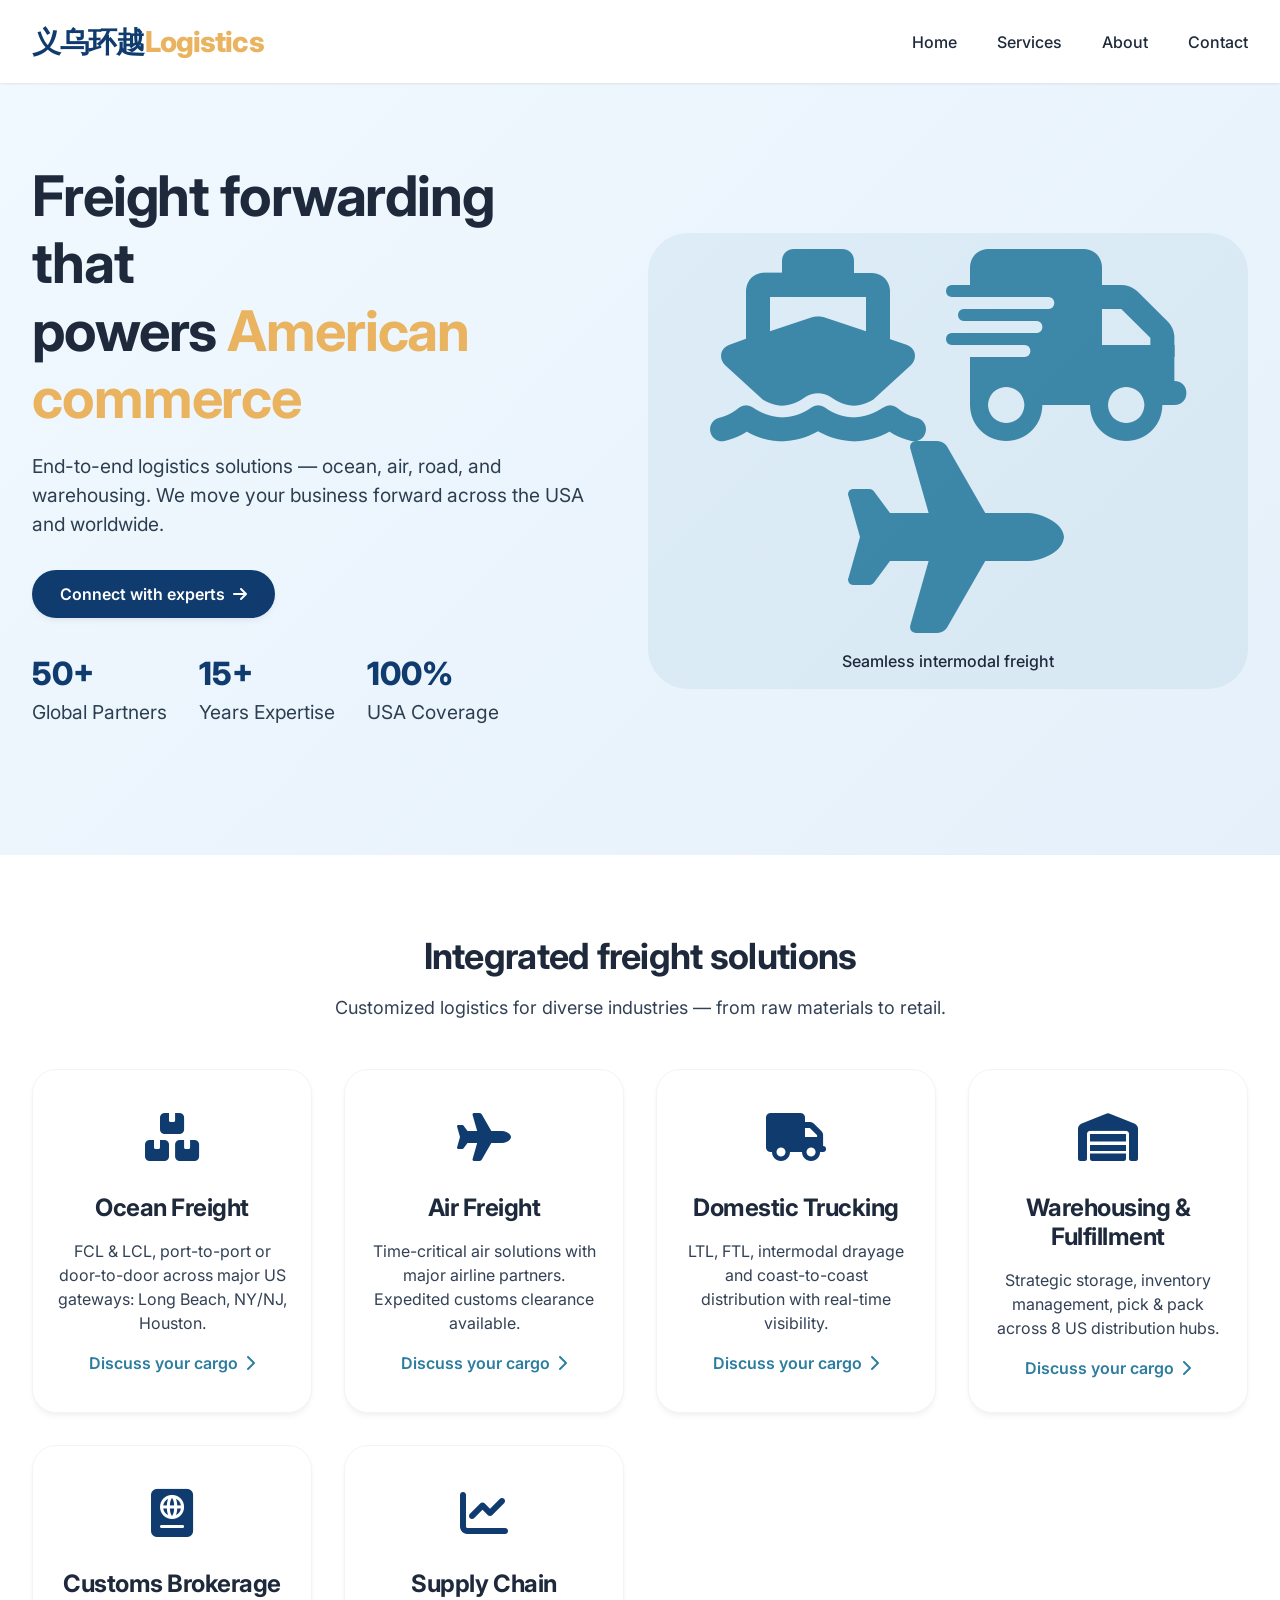
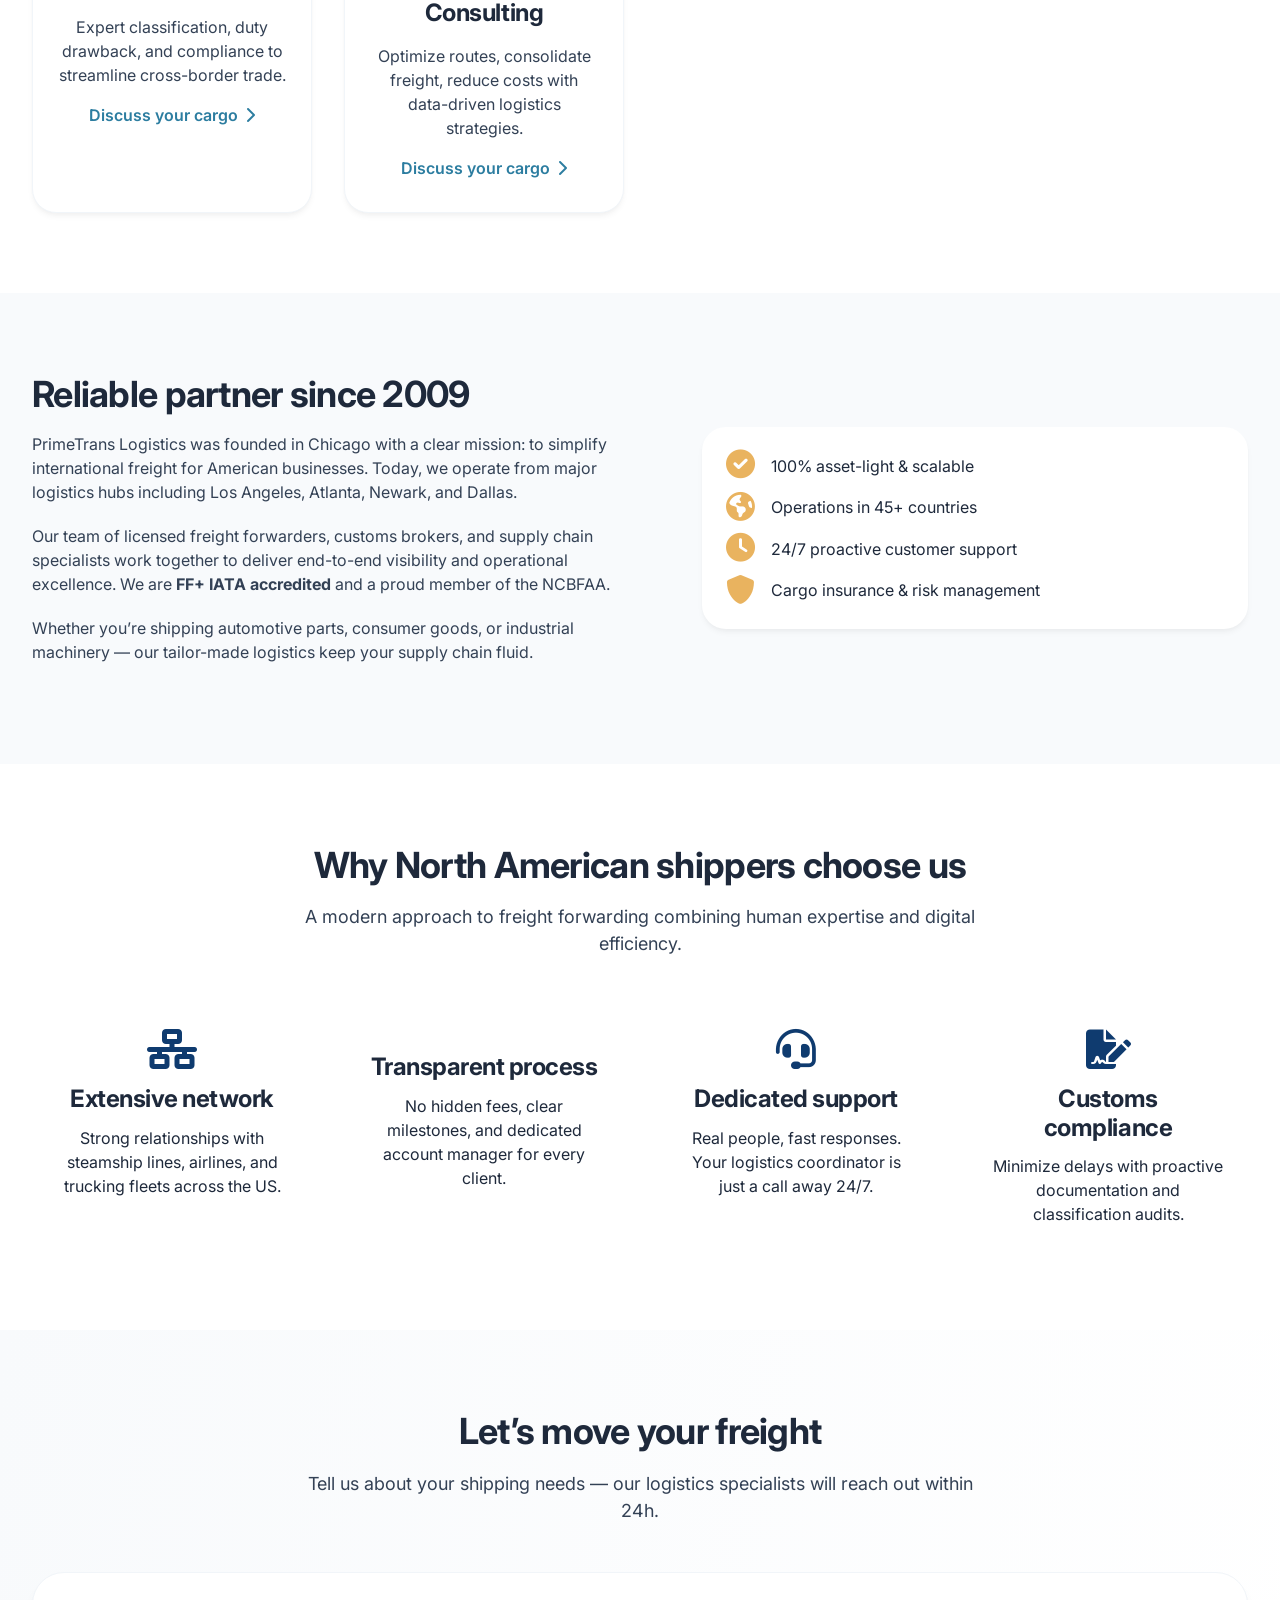
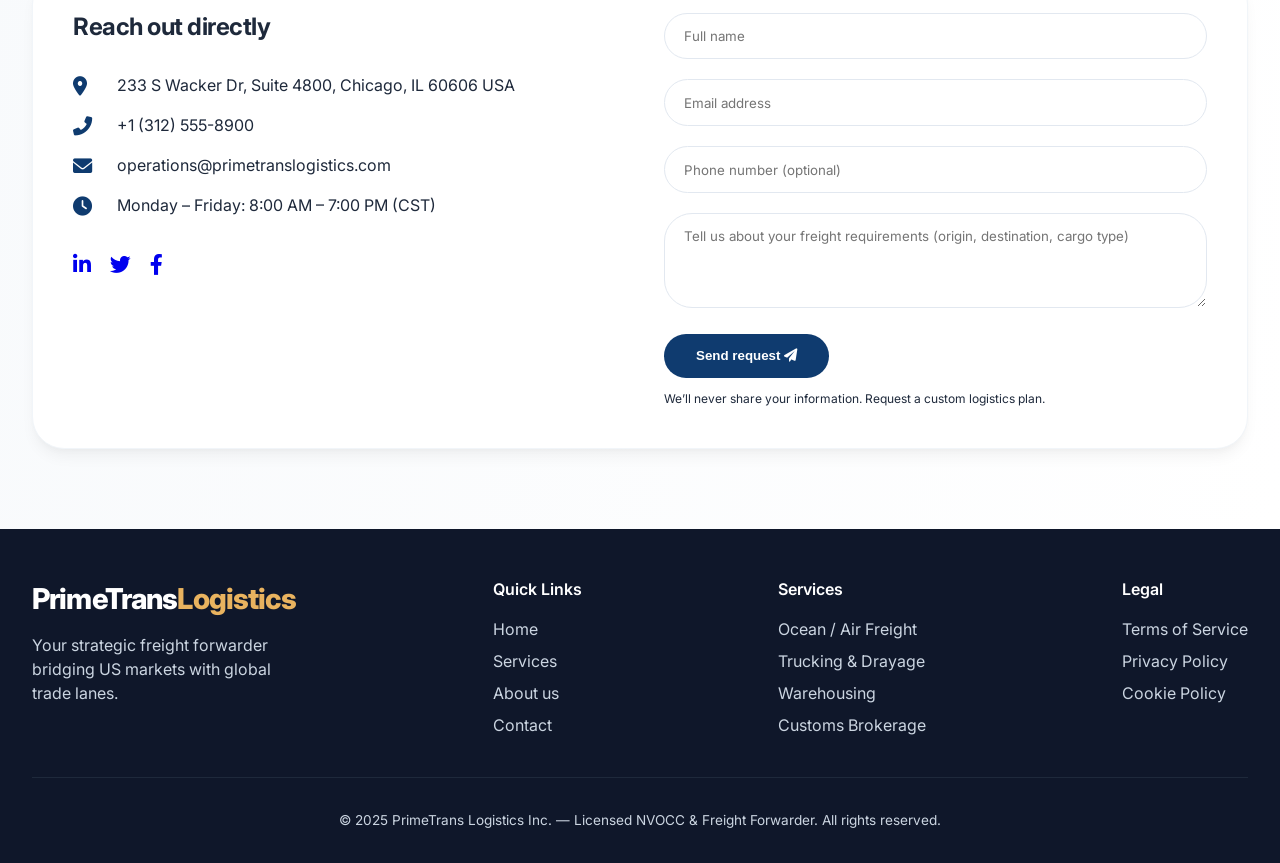
==== commit bdc27108: "测试" ====
--- a/index.html
+++ b/index.html
@@ -13,7 +13,7 @@
 <header>
   <div class="container">
     <div class="navbar">
-      <a href="#" class="logo">PrimeTrans<span>Logistics</span></a>
+      <a href="#" class="logo">义乌环越<span>Logistics</span></a>
       <div class="menu-icon" id="menuToggle">
         <i class="fas fa-bars"></i>
       </div>
--- a/home page.css
+++ b/home page.css
@@ -0,0 +1,521 @@
+* {
+  margin: 0;
+  padding: 0;
+  box-sizing: border-box;
+}
+
+body {
+  font-family: 'Inter', sans-serif;
+  color: #1e293b;
+  background-color: #ffffff;
+  line-height: 1.5;
+  scroll-behavior: smooth;
+}
+
+/* Color palette */
+:root {
+  --primary: #0f3b6f;
+  --primary-dark: #0a2c4e;
+  --secondary: #2c7da0;
+  --accent: #e9b35f;
+  --light-bg: #f8fafc;
+  --gray-100: #f1f5f9;
+  --gray-200: #e2e8f0;
+  --gray-700: #334155;
+  --shadow-sm: 0 4px 6px -1px rgba(0, 0, 0, 0.05), 0 2px 4px -1px rgba(0, 0, 0, 0.02);
+  --shadow-md: 0 10px 15px -3px rgba(0, 0, 0, 0.05), 0 4px 6px -2px rgba(0, 0, 0, 0.025);
+}
+
+/* Container */
+.container {
+  max-width: 1280px;
+  margin: 0 auto;
+  padding: 0 2rem;
+}
+
+/* Typography */
+h1, h2, h3 {
+  font-weight: 700;
+  line-height: 1.2;
+  letter-spacing: -0.02em;
+}
+
+h1 {
+  font-size: 3.5rem;
+  margin-bottom: 1.25rem;
+}
+
+h2 {
+  font-size: 2.25rem;
+  margin-bottom: 1rem;
+  text-align: center;
+}
+
+h3 {
+  font-size: 1.5rem;
+  margin-bottom: 0.75rem;
+}
+
+.section-subhead {
+  text-align: center;
+  color: var(--gray-700);
+  max-width: 700px;
+  margin: 0 auto 3rem auto;
+  font-size: 1.125rem;
+}
+
+/* Buttons & links */
+.btn {
+  display: inline-flex;
+  align-items: center;
+  justify-content: center;
+  gap: 0.5rem;
+  padding: 0.75rem 1.75rem;
+  border-radius: 40px;
+  font-weight: 600;
+  transition: all 0.25s ease;
+  text-decoration: none;
+  cursor: pointer;
+  border: none;
+  font-size: 1rem;
+}
+
+.btn-primary {
+  background-color: var(--primary);
+  color: white;
+  box-shadow: var(--shadow-sm);
+}
+
+.btn-primary:hover {
+  background-color: var(--primary-dark);
+  transform: translateY(-2px);
+  box-shadow: var(--shadow-md);
+}
+
+.btn-outline {
+  background-color: transparent;
+  border: 2px solid var(--primary);
+  color: var(--primary);
+}
+
+.btn-outline:hover {
+  background-color: var(--primary);
+  color: white;
+}
+
+/* Header & Navigation */
+header {
+  background-color: white;
+  box-shadow: 0 1px 3px rgba(0, 0, 0, 0.03), 0 1px 2px rgba(0, 0, 0, 0.05);
+  position: sticky;
+  top: 0;
+  z-index: 100;
+  backdrop-filter: blur(0px);
+}
+
+.navbar {
+  display: flex;
+  justify-content: space-between;
+  align-items: center;
+  padding: 1.25rem 0;
+  flex-wrap: wrap;
+}
+
+.logo {
+  font-size: 1.8rem;
+  font-weight: 800;
+  letter-spacing: -0.03em;
+  text-decoration: none;
+  color: var(--primary);
+}
+
+.logo span {
+  color: var(--accent);
+}
+
+.nav-links {
+  display: flex;
+  gap: 2.5rem;
+  align-items: center;
+  list-style: none;
+}
+
+.nav-links a {
+  text-decoration: none;
+  font-weight: 500;
+  color: #1e293b;
+  transition: color 0.2s;
+  font-size: 1rem;
+}
+
+.nav-links a:hover {
+  color: var(--primary);
+}
+
+.menu-icon {
+  display: none;
+  font-size: 1.8rem;
+  cursor: pointer;
+  color: var(--primary);
+}
+
+/* Hero Section */
+.hero {
+  background: linear-gradient(135deg, #f0f9ff 0%, #e6f0fa 100%);
+  padding: 5rem 0 6rem;
+}
+
+.hero-grid {
+  display: flex;
+  align-items: center;
+  gap: 3rem;
+  flex-wrap: wrap;
+}
+
+.hero-content {
+  flex: 1;
+}
+
+.hero-content p {
+  font-size: 1.2rem;
+  color: #2d3e50;
+  margin-bottom: 2rem;
+}
+
+.hero-stats {
+  display: flex;
+  gap: 2rem;
+  margin-top: 2rem;
+}
+
+.stat h4 {
+  font-size: 2rem;
+  color: var(--primary);
+  font-weight: 800;
+}
+
+.hero-visual {
+  flex: 1;
+  background-color: rgba(44, 125, 160, 0.08);
+  border-radius: 40px;
+  padding: 1rem;
+  text-align: center;
+}
+
+.hero-visual i {
+  font-size: 12rem;
+  color: var(--secondary);
+  opacity: 0.9;
+}
+
+/* Services Section */
+.services {
+  padding: 5rem 0;
+  background-color: white;
+}
+
+.services-grid {
+  display: grid;
+  grid-template-columns: repeat(auto-fit, minmax(280px, 1fr));
+  gap: 2rem;
+}
+
+.service-card {
+  background: white;
+  border-radius: 24px;
+  padding: 2rem 1.5rem;
+  text-align: center;
+  transition: all 0.3s;
+  box-shadow: var(--shadow-sm);
+  border: 1px solid var(--gray-100);
+}
+
+.service-card:hover {
+  transform: translateY(-6px);
+  box-shadow: var(--shadow-md);
+  border-color: var(--gray-200);
+}
+
+.service-icon {
+  font-size: 3rem;
+  color: var(--primary);
+  margin-bottom: 1.25rem;
+}
+
+.service-card h3 {
+  font-size: 1.5rem;
+}
+
+.service-card p {
+  color: var(--gray-700);
+  margin: 1rem 0 1rem;
+}
+
+.learn-more {
+  color: var(--secondary);
+  font-weight: 600;
+  text-decoration: none;
+  display: inline-flex;
+  align-items: center;
+  gap: 0.4rem;
+}
+
+/* About Section */
+.about {
+  background-color: var(--light-bg);
+  padding: 5rem 0;
+}
+
+.about-grid {
+  display: flex;
+  gap: 3rem;
+  align-items: center;
+  flex-wrap: wrap;
+}
+
+.about-text {
+  flex: 1;
+}
+
+.about-text h2 {
+  text-align: left;
+}
+
+.about-text p {
+  margin-bottom: 1.25rem;
+  color: #334155;
+}
+
+.about-badge {
+  background: white;
+  border-radius: 24px;
+  padding: 1.5rem;
+  flex: 0.8;
+  box-shadow: var(--shadow-sm);
+  display: flex;
+  flex-direction: column;
+  gap: 0.8rem;
+}
+
+.badge-item {
+  display: flex;
+  align-items: center;
+  gap: 1rem;
+}
+
+.badge-item i {
+  font-size: 1.8rem;
+  color: var(--accent);
+}
+
+/* Why choose us */
+.why-us {
+  padding: 5rem 0;
+  background: white;
+}
+
+.features-grid {
+  display: grid;
+  grid-template-columns: repeat(auto-fit, minmax(240px, 1fr));
+  gap: 2rem;
+  margin-top: 2rem;
+}
+
+.feature {
+  text-align: center;
+  padding: 1.5rem;
+}
+
+.feature i {
+  font-size: 2.5rem;
+  color: var(--primary);
+  margin-bottom: 1rem;
+}
+
+/* Contact Section */
+.contact {
+  background: linear-gradient(100deg, #f8fafc 0%, #ffffff 100%);
+  padding: 5rem 0;
+}
+
+.contact-wrapper {
+  display: flex;
+  gap: 3rem;
+  flex-wrap: wrap;
+  background: white;
+  border-radius: 32px;
+  box-shadow: var(--shadow-md);
+  padding: 2.5rem;
+  border: 1px solid var(--gray-100);
+}
+
+.contact-info {
+  flex: 1;
+}
+
+.contact-info h3 {
+  margin-bottom: 1rem;
+}
+
+.contact-details {
+  margin: 2rem 0;
+}
+
+.contact-details p {
+  margin: 1rem 0;
+  display: flex;
+  align-items: center;
+  gap: 1rem;
+}
+
+.contact-details i {
+  width: 1.75rem;
+  color: var(--primary);
+  font-size: 1.2rem;
+}
+
+.contact-form {
+  flex: 1;
+}
+
+.form-group {
+  margin-bottom: 1.25rem;
+}
+
+input, textarea {
+  width: 100%;
+  padding: 0.9rem 1.2rem;
+  border: 1px solid var(--gray-200);
+  border-radius: 60px;
+  font-family: inherit;
+  transition: 0.2s;
+  background: #fff;
+}
+
+textarea {
+  border-radius: 28px;
+  resize: vertical;
+}
+
+input:focus, textarea:focus {
+  outline: none;
+  border-color: var(--primary);
+  box-shadow: 0 0 0 3px rgba(15, 59, 111, 0.1);
+}
+
+.btn-submit {
+  background: var(--primary);
+  color: white;
+  border: none;
+  border-radius: 60px;
+  padding: 0.9rem 2rem;
+  font-weight: 600;
+  cursor: pointer;
+  transition: all 0.2s;
+}
+
+.btn-submit:hover {
+  background: var(--primary-dark);
+  transform: scale(0.98);
+}
+
+/* Footer */
+footer {
+  background-color: #0f172a;
+  color: #cbd5e1;
+  padding: 3rem 0 2rem;
+}
+
+.footer-grid {
+  display: flex;
+  flex-wrap: wrap;
+  justify-content: space-between;
+  gap: 2rem;
+  margin-bottom: 2rem;
+}
+
+.footer-col p {
+  margin-top: 0.75rem;
+  max-width: 260px;
+}
+
+.footer-col h4 {
+  color: white;
+  margin-bottom: 1rem;
+  font-weight: 600;
+}
+
+.footer-col ul {
+  list-style: none;
+}
+
+.footer-col li {
+  margin: 0.5rem 0;
+}
+
+.footer-col a {
+  color: #cbd5e1;
+  text-decoration: none;
+  transition: color 0.2s;
+}
+
+.footer-col a:hover {
+  color: white;
+}
+
+.social-icons {
+  display: flex;
+  gap: 1.2rem;
+  margin-top: 1rem;
+}
+
+.social-icons a {
+  font-size: 1.3rem;
+}
+
+.copyright {
+  text-align: center;
+  border-top: 1px solid #1e293b;
+  padding-top: 2rem;
+  font-size: 0.85rem;
+}
+
+/* Responsive */
+@media (max-width: 768px) {
+  .container {
+    padding: 0 1.5rem;
+  }
+  h1 {
+    font-size: 2.5rem;
+  }
+  h2 {
+    font-size: 1.9rem;
+  }
+  .menu-icon {
+    display: block;
+  }
+  .nav-links {
+    display: none;
+    width: 100%;
+    flex-direction: column;
+    gap: 1.2rem;
+    padding: 1.5rem 0 1rem;
+    background: white;
+    margin-top: 1rem;
+  }
+  .nav-links.active {
+    display: flex;
+  }
+  .navbar {
+    flex-wrap: wrap;
+  }
+  .hero-grid {
+    flex-direction: column;
+  }
+  .hero-stats {
+    justify-content: space-between;
+  }
+  .contact-wrapper {
+    padding: 1.5rem;
+  }
+}
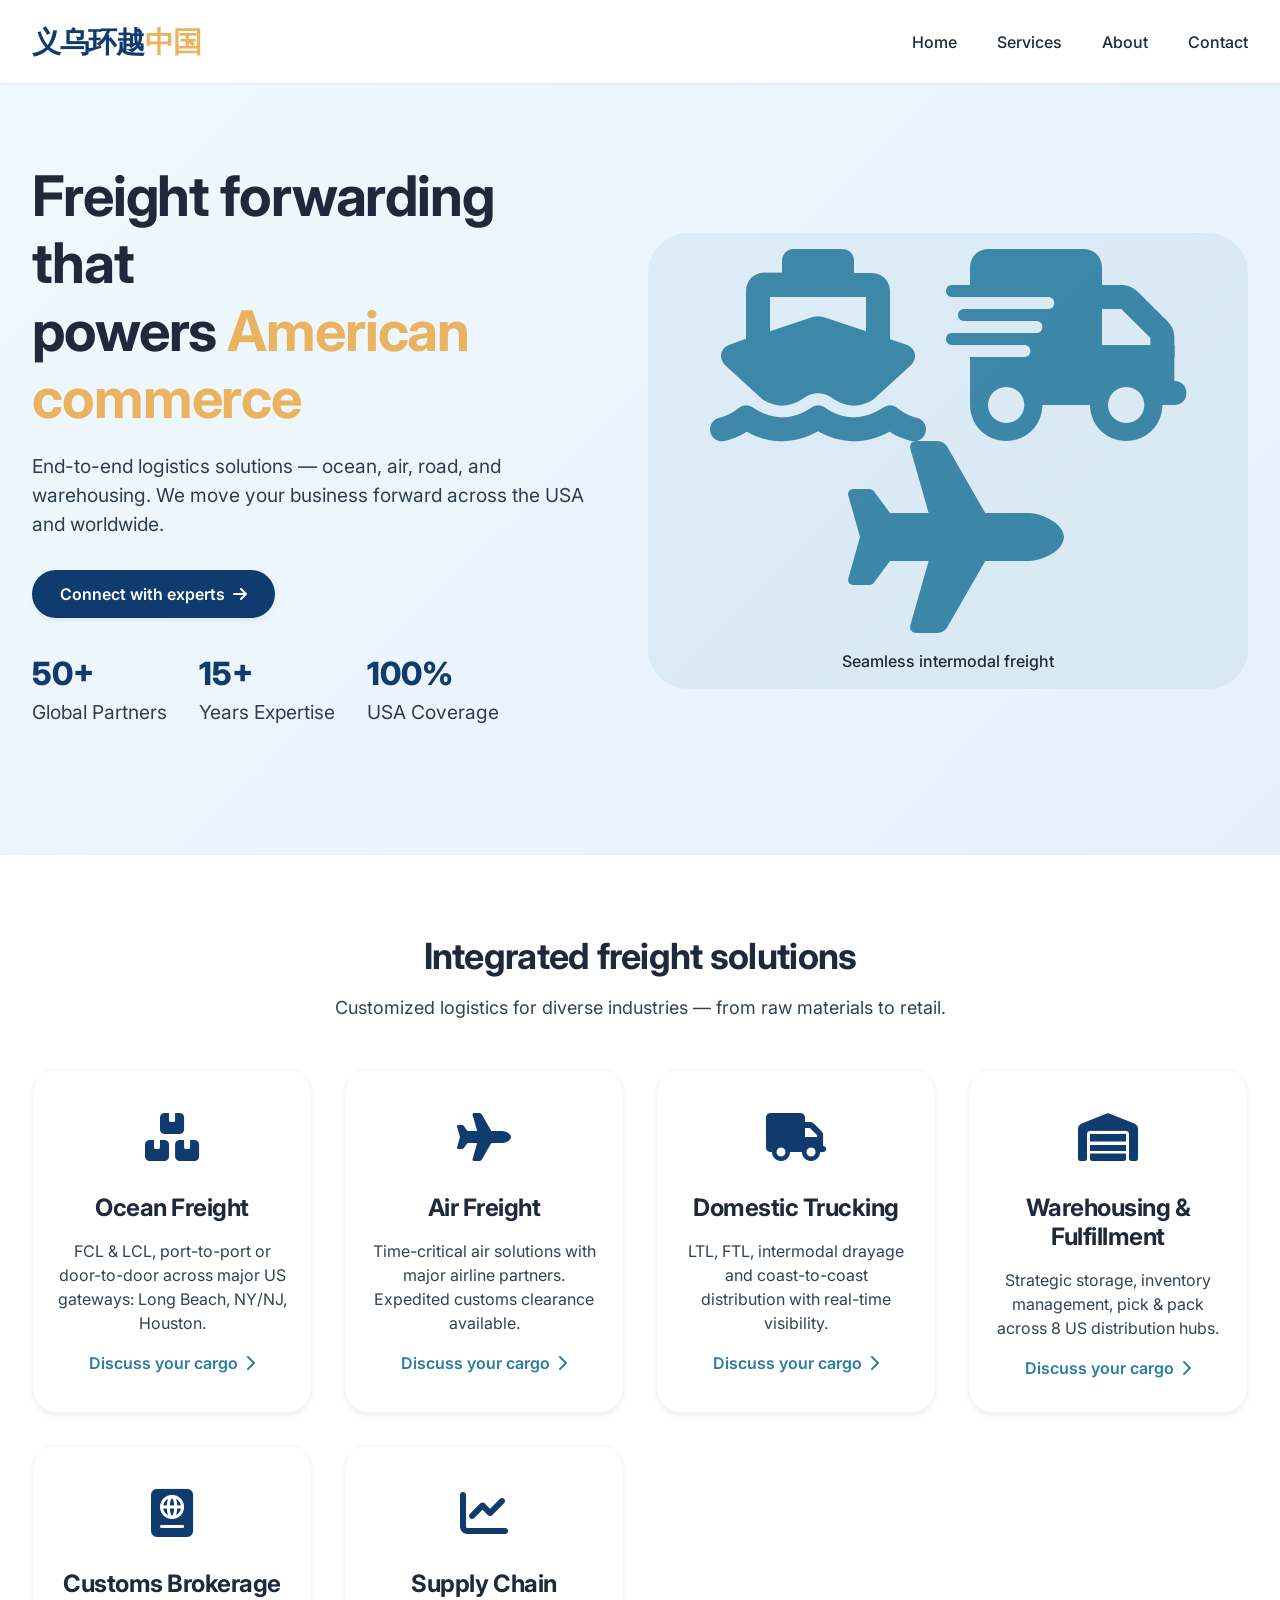
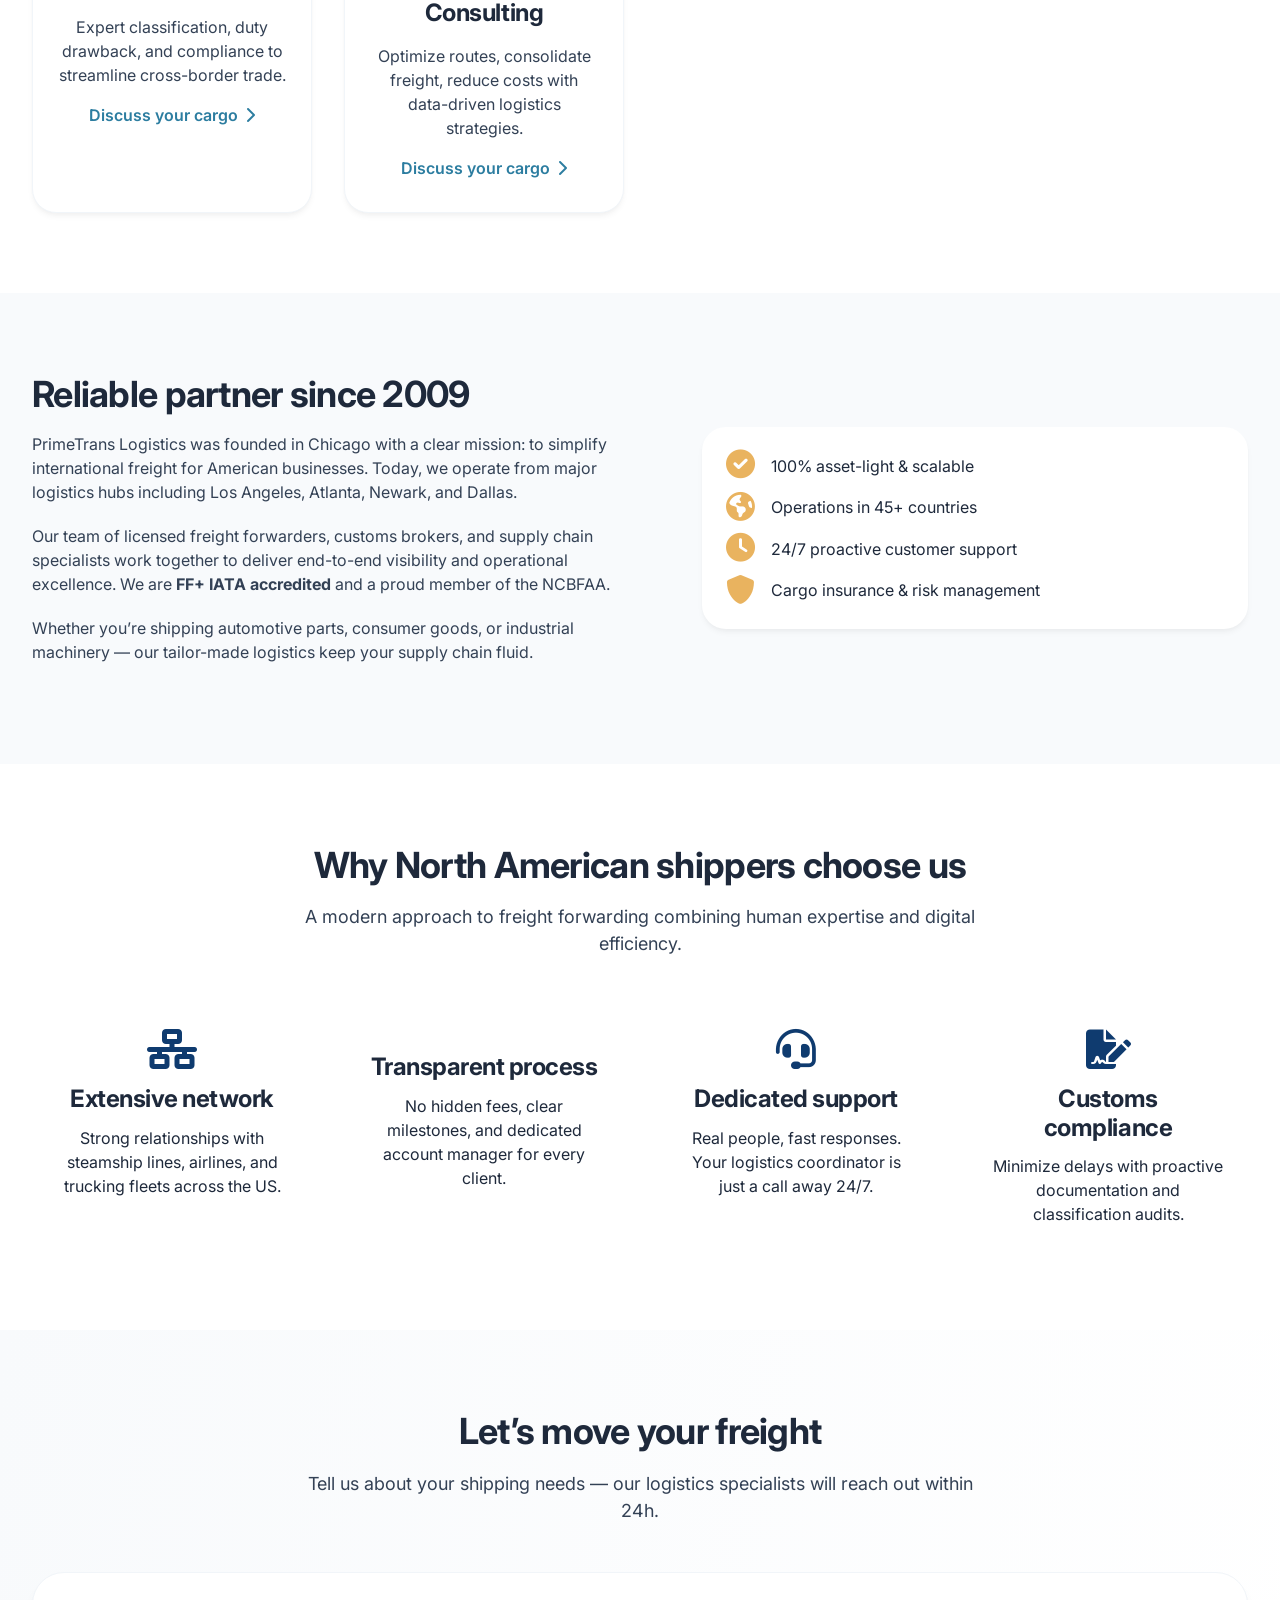
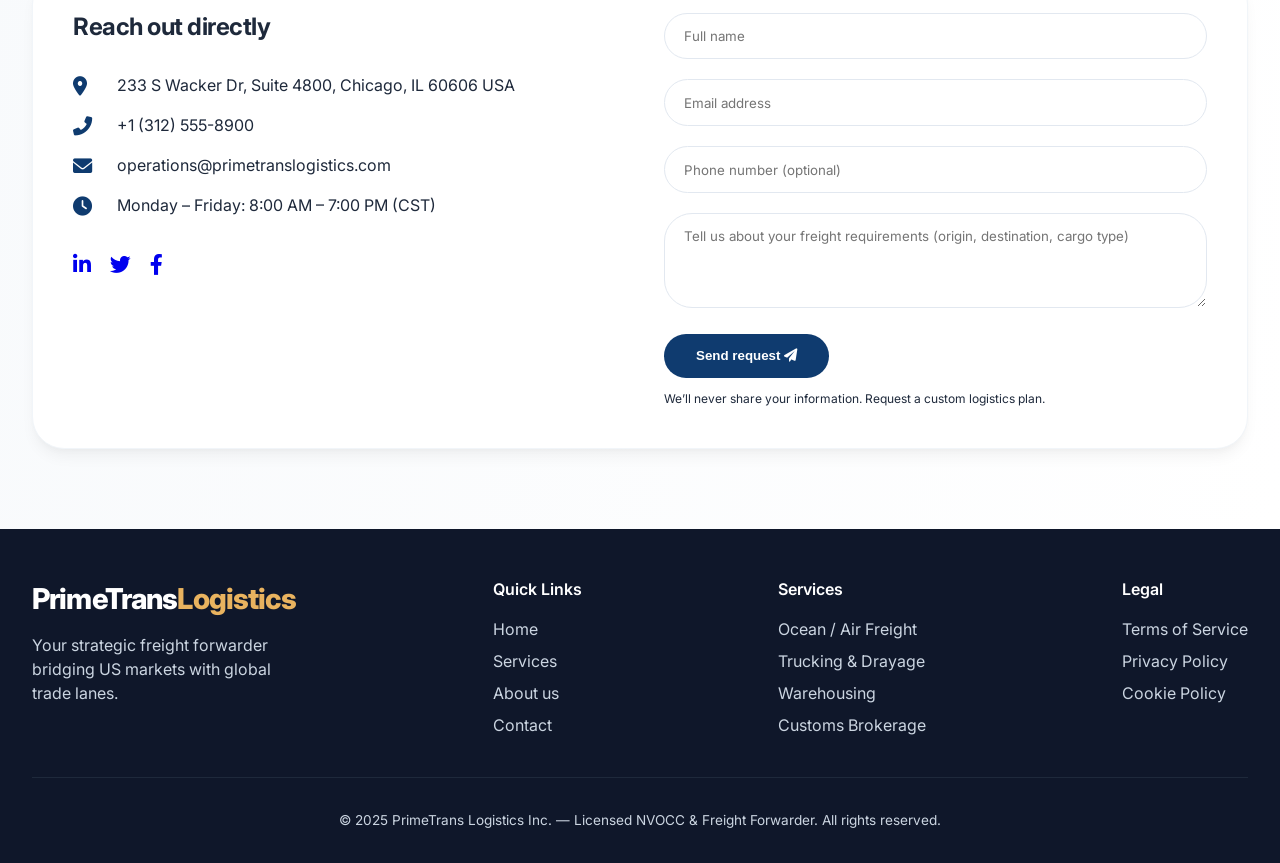
==== commit c11f783a: "Update index.html" ====
--- a/index.html
+++ b/index.html
@@ -13,7 +13,7 @@
 <header>
   <div class="container">
     <div class="navbar">
-      <a href="#" class="logo">义乌环越<span>Logistics</span></a>
+      <a href="#" class="logo">义乌环越<span>中国</span></a>
       <div class="menu-icon" id="menuToggle">
         <i class="fas fa-bars"></i>
       </div>
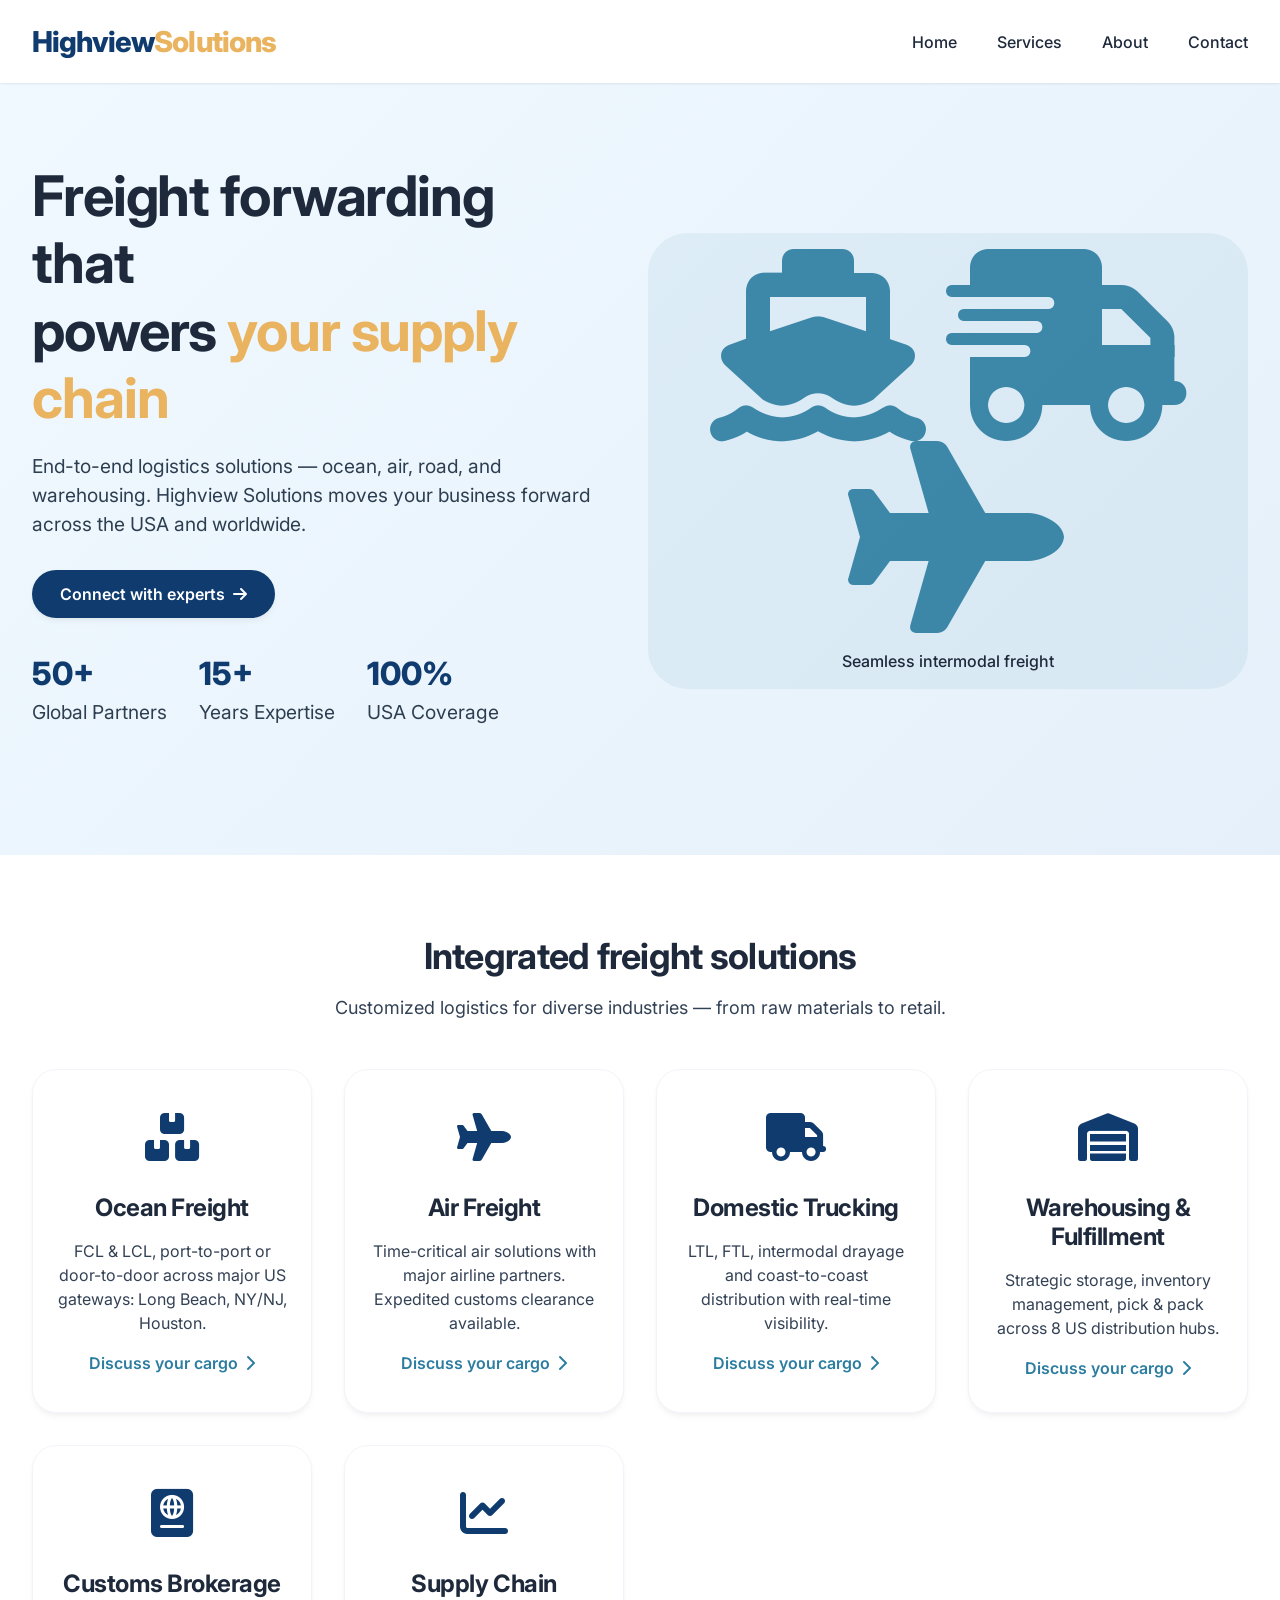
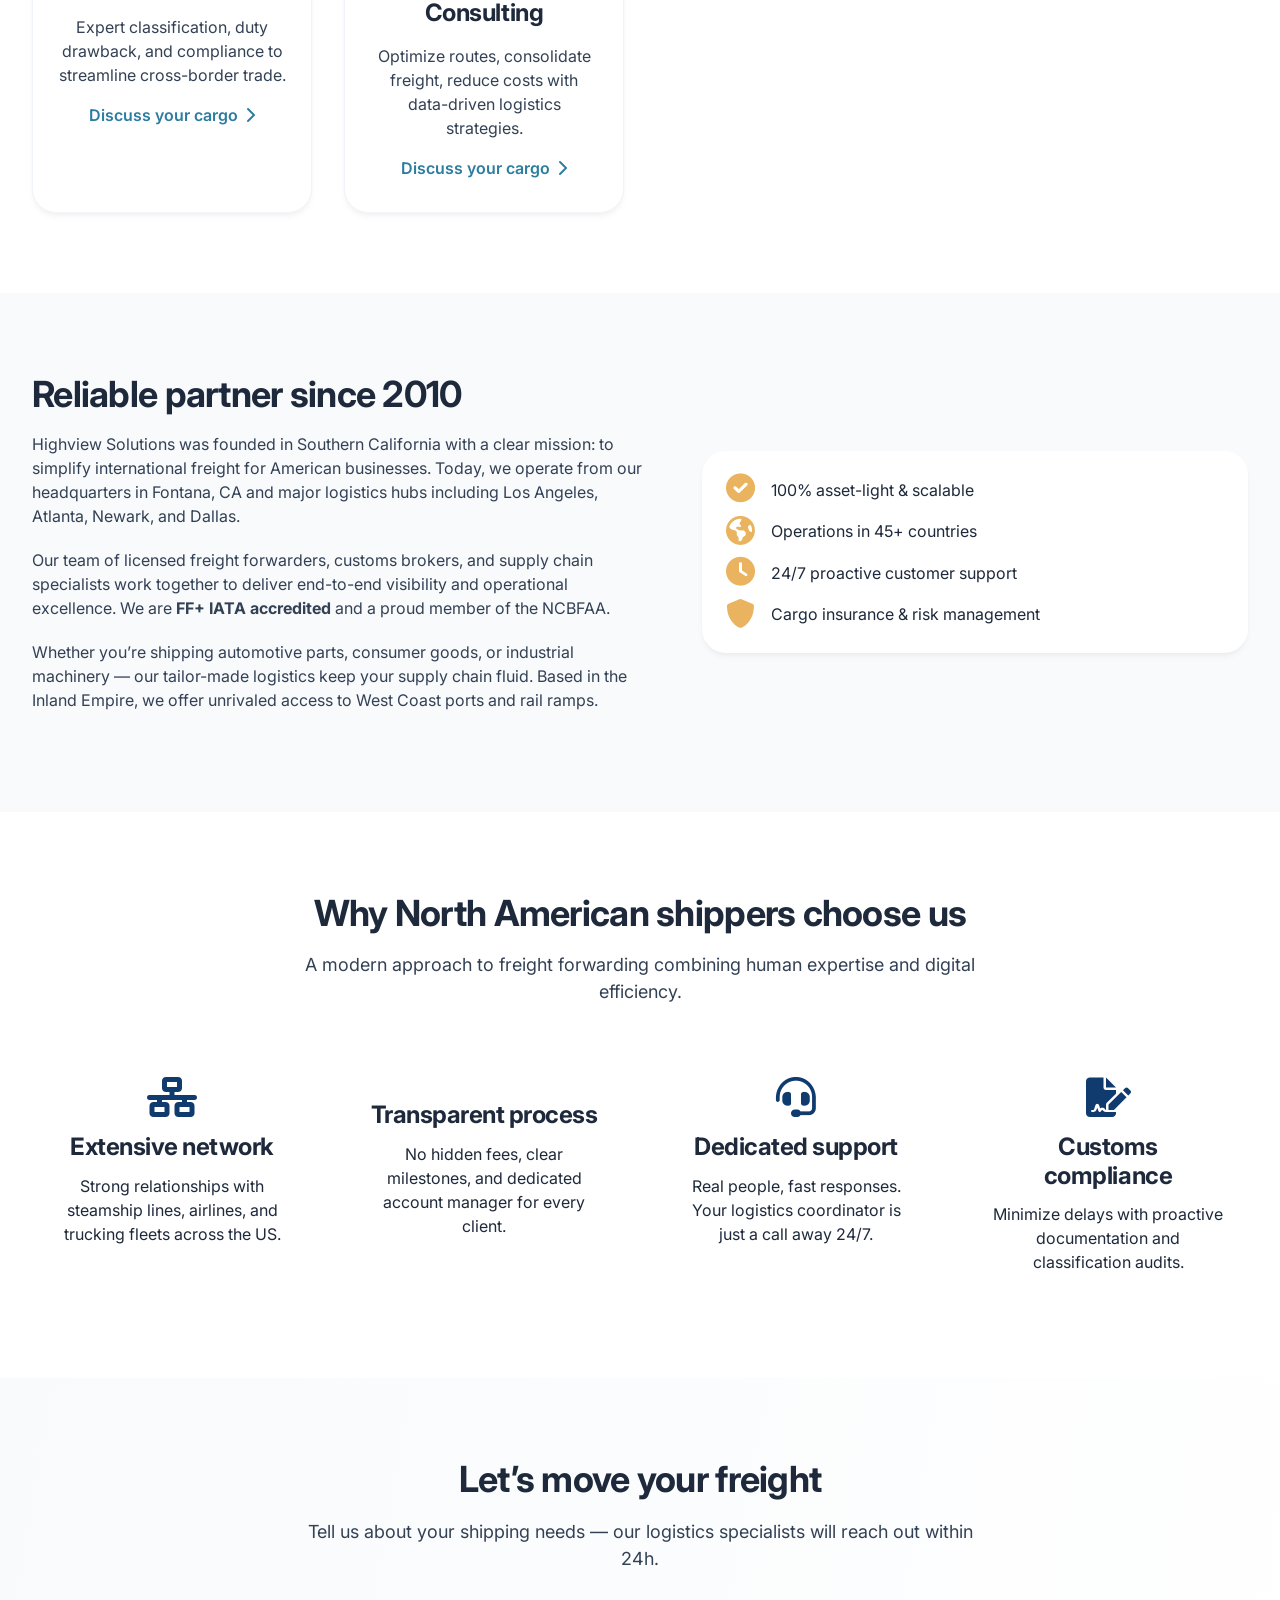
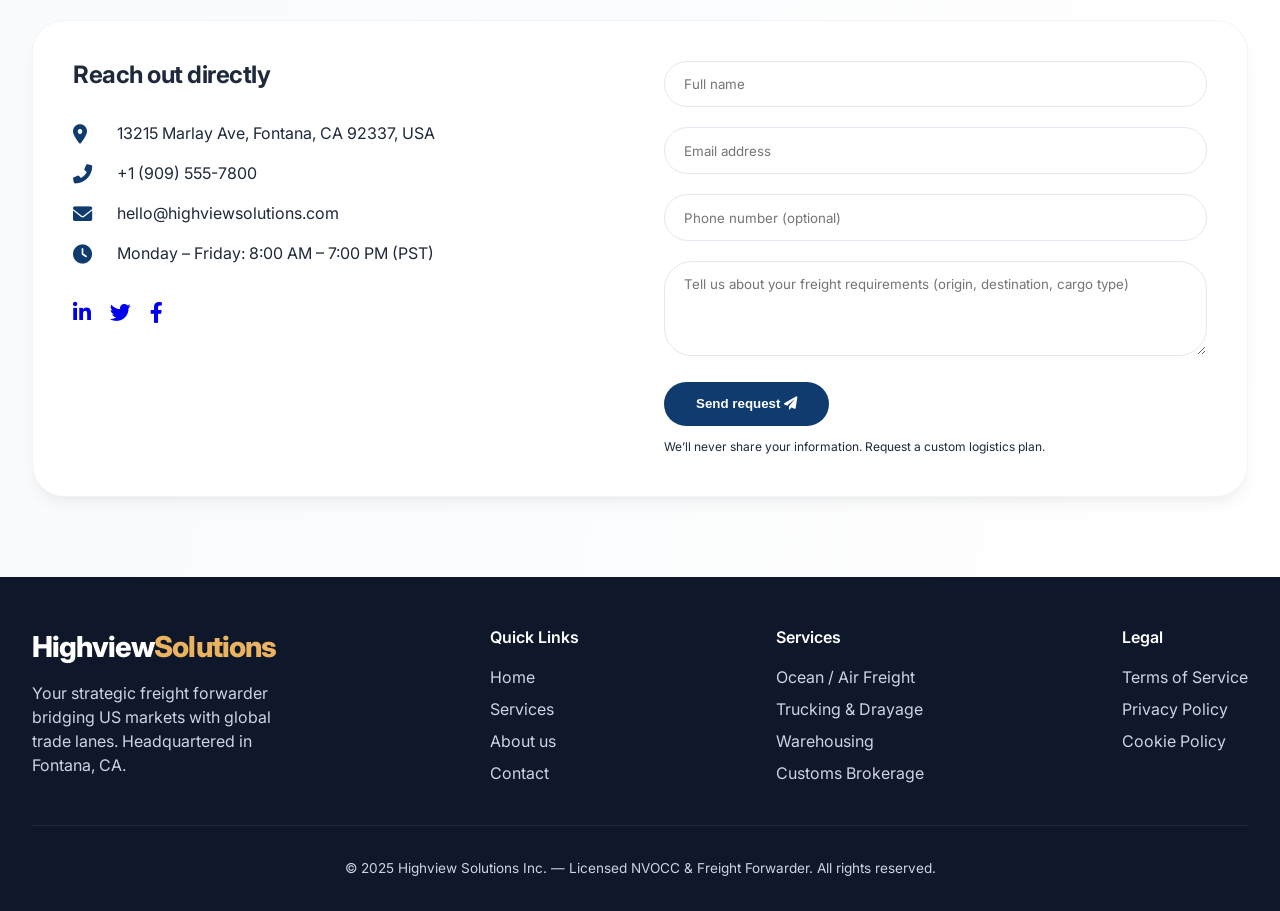
==== commit 35a4f9a5: "Update index.html" ====
--- a/index.html
+++ b/index.html
@@ -1,302 +1,824 @@
 <!DOCTYPE html>
 <html lang="en">
 <head>
-  <meta charset="UTF-8">
-  <meta name="viewport" content="width=device-width, initial-scale=1.0, viewport-fit=cover">
-  <title>PrimeTrans Logistics | US Freight Forwarding & Supply Chain</title>
-  <!-- Google Fonts & Font Awesome -->
-  <link href="https://fonts.googleapis.com/css2?family=Inter:opsz,wght@14..32,300;14..32,400;14..32,500;14..32,600;14..32,700&display=swap" rel="stylesheet">
-  <link rel="stylesheet" href="https://cdnjs.cloudflare.com/ajax/libs/font-awesome/6.0.0-beta3/css/all.min.css">
-  <link rel="stylesheet" href="home page.css">
+    <meta charset="UTF-8">
+    <meta name="viewport" content="width=device-width, initial-scale=1.0, viewport-fit=cover">
+    <title>Highview Solutions | US Freight Forwarding & Logistics</title>
+    <!-- Google Fonts & Font Awesome -->
+    <link href="https://fonts.googleapis.com/css2?family=Inter:opsz,wght@14..32,300;14..32,400;14..32,500;14..32,600;14..32,700&display=swap" rel="stylesheet">
+    <link rel="stylesheet" href="https://cdnjs.cloudflare.com/ajax/libs/font-awesome/6.0.0-beta3/css/all.min.css">
+    <style>
+        * {
+            margin: 0;
+            padding: 0;
+            box-sizing: border-box;
+        }
+
+        body {
+            font-family: 'Inter', sans-serif;
+            color: #1e293b;
+            background-color: #ffffff;
+            line-height: 1.5;
+            scroll-behavior: smooth;
+        }
+
+        /* Color palette */
+        :root {
+            --primary: #0f3b6f;
+            --primary-dark: #0a2c4e;
+            --secondary: #2c7da0;
+            --accent: #e9b35f;
+            --light-bg: #f8fafc;
+            --gray-100: #f1f5f9;
+            --gray-200: #e2e8f0;
+            --gray-700: #334155;
+            --shadow-sm: 0 4px 6px -1px rgba(0, 0, 0, 0.05), 0 2px 4px -1px rgba(0, 0, 0, 0.02);
+            --shadow-md: 0 10px 15px -3px rgba(0, 0, 0, 0.05), 0 4px 6px -2px rgba(0, 0, 0, 0.025);
+        }
+
+        /* Container */
+        .container {
+            max-width: 1280px;
+            margin: 0 auto;
+            padding: 0 2rem;
+        }
+
+        /* Typography */
+        h1, h2, h3 {
+            font-weight: 700;
+            line-height: 1.2;
+            letter-spacing: -0.02em;
+        }
+
+        h1 {
+            font-size: 3.5rem;
+            margin-bottom: 1.25rem;
+        }
+
+        h2 {
+            font-size: 2.25rem;
+            margin-bottom: 1rem;
+            text-align: center;
+        }
+
+        h3 {
+            font-size: 1.5rem;
+            margin-bottom: 0.75rem;
+        }
+
+        .section-subhead {
+            text-align: center;
+            color: var(--gray-700);
+            max-width: 700px;
+            margin: 0 auto 3rem auto;
+            font-size: 1.125rem;
+        }
+
+        /* Buttons & links */
+        .btn {
+            display: inline-flex;
+            align-items: center;
+            justify-content: center;
+            gap: 0.5rem;
+            padding: 0.75rem 1.75rem;
+            border-radius: 40px;
+            font-weight: 600;
+            transition: all 0.25s ease;
+            text-decoration: none;
+            cursor: pointer;
+            border: none;
+            font-size: 1rem;
+        }
+
+        .btn-primary {
+            background-color: var(--primary);
+            color: white;
+            box-shadow: var(--shadow-sm);
+        }
+
+        .btn-primary:hover {
+            background-color: var(--primary-dark);
+            transform: translateY(-2px);
+            box-shadow: var(--shadow-md);
+        }
+
+        .btn-outline {
+            background-color: transparent;
+            border: 2px solid var(--primary);
+            color: var(--primary);
+        }
+
+        .btn-outline:hover {
+            background-color: var(--primary);
+            color: white;
+        }
+
+        /* Header & Navigation */
+        header {
+            background-color: white;
+            box-shadow: 0 1px 3px rgba(0, 0, 0, 0.03), 0 1px 2px rgba(0, 0, 0, 0.05);
+            position: sticky;
+            top: 0;
+            z-index: 100;
+            backdrop-filter: blur(0px);
+        }
+
+        .navbar {
+            display: flex;
+            justify-content: space-between;
+            align-items: center;
+            padding: 1.25rem 0;
+            flex-wrap: wrap;
+        }
+
+        .logo {
+            font-size: 1.8rem;
+            font-weight: 800;
+            letter-spacing: -0.03em;
+            text-decoration: none;
+            color: var(--primary);
+        }
+
+        .logo span {
+            color: var(--accent);
+        }
+
+        .nav-links {
+            display: flex;
+            gap: 2.5rem;
+            align-items: center;
+            list-style: none;
+        }
+
+        .nav-links a {
+            text-decoration: none;
+            font-weight: 500;
+            color: #1e293b;
+            transition: color 0.2s;
+            font-size: 1rem;
+        }
+
+        .nav-links a:hover {
+            color: var(--primary);
+        }
+
+        .menu-icon {
+            display: none;
+            font-size: 1.8rem;
+            cursor: pointer;
+            color: var(--primary);
+        }
+
+        /* Hero Section */
+        .hero {
+            background: linear-gradient(135deg, #f0f9ff 0%, #e6f0fa 100%);
+            padding: 5rem 0 6rem;
+        }
+
+        .hero-grid {
+            display: flex;
+            align-items: center;
+            gap: 3rem;
+            flex-wrap: wrap;
+        }
+
+        .hero-content {
+            flex: 1;
+        }
+
+        .hero-content p {
+            font-size: 1.2rem;
+            color: #2d3e50;
+            margin-bottom: 2rem;
+        }
+
+        .hero-stats {
+            display: flex;
+            gap: 2rem;
+            margin-top: 2rem;
+        }
+
+        .stat h4 {
+            font-size: 2rem;
+            color: var(--primary);
+            font-weight: 800;
+        }
+
+        .hero-visual {
+            flex: 1;
+            background-color: rgba(44, 125, 160, 0.08);
+            border-radius: 40px;
+            padding: 1rem;
+            text-align: center;
+        }
+
+        .hero-visual i {
+            font-size: 12rem;
+            color: var(--secondary);
+            opacity: 0.9;
+        }
+
+        /* Services Section */
+        .services {
+            padding: 5rem 0;
+            background-color: white;
+        }
+
+        .services-grid {
+            display: grid;
+            grid-template-columns: repeat(auto-fit, minmax(280px, 1fr));
+            gap: 2rem;
+        }
+
+        .service-card {
+            background: white;
+            border-radius: 24px;
+            padding: 2rem 1.5rem;
+            text-align: center;
+            transition: all 0.3s;
+            box-shadow: var(--shadow-sm);
+            border: 1px solid var(--gray-100);
+        }
+
+        .service-card:hover {
+            transform: translateY(-6px);
+            box-shadow: var(--shadow-md);
+            border-color: var(--gray-200);
+        }
+
+        .service-icon {
+            font-size: 3rem;
+            color: var(--primary);
+            margin-bottom: 1.25rem;
+        }
+
+        .service-card h3 {
+            font-size: 1.5rem;
+        }
+
+        .service-card p {
+            color: var(--gray-700);
+            margin: 1rem 0 1rem;
+        }
+
+        .learn-more {
+            color: var(--secondary);
+            font-weight: 600;
+            text-decoration: none;
+            display: inline-flex;
+            align-items: center;
+            gap: 0.4rem;
+        }
+
+        /* About Section */
+        .about {
+            background-color: var(--light-bg);
+            padding: 5rem 0;
+        }
+
+        .about-grid {
+            display: flex;
+            gap: 3rem;
+            align-items: center;
+            flex-wrap: wrap;
+        }
+
+        .about-text {
+            flex: 1;
+        }
+
+        .about-text h2 {
+            text-align: left;
+        }
+
+        .about-text p {
+            margin-bottom: 1.25rem;
+            color: #334155;
+        }
+
+        .about-badge {
+            background: white;
+            border-radius: 24px;
+            padding: 1.5rem;
+            flex: 0.8;
+            box-shadow: var(--shadow-sm);
+            display: flex;
+            flex-direction: column;
+            gap: 0.8rem;
+        }
+
+        .badge-item {
+            display: flex;
+            align-items: center;
+            gap: 1rem;
+        }
+
+        .badge-item i {
+            font-size: 1.8rem;
+            color: var(--accent);
+        }
+
+        /* Why choose us */
+        .why-us {
+            padding: 5rem 0;
+            background: white;
+        }
+
+        .features-grid {
+            display: grid;
+            grid-template-columns: repeat(auto-fit, minmax(240px, 1fr));
+            gap: 2rem;
+            margin-top: 2rem;
+        }
+
+        .feature {
+            text-align: center;
+            padding: 1.5rem;
+        }
+
+        .feature i {
+            font-size: 2.5rem;
+            color: var(--primary);
+            margin-bottom: 1rem;
+        }
+
+        /* Contact Section */
+        .contact {
+            background: linear-gradient(100deg, #f8fafc 0%, #ffffff 100%);
+            padding: 5rem 0;
+        }
+
+        .contact-wrapper {
+            display: flex;
+            gap: 3rem;
+            flex-wrap: wrap;
+            background: white;
+            border-radius: 32px;
+            box-shadow: var(--shadow-md);
+            padding: 2.5rem;
+            border: 1px solid var(--gray-100);
+        }
+
+        .contact-info {
+            flex: 1;
+        }
+
+        .contact-info h3 {
+            margin-bottom: 1rem;
+        }
+
+        .contact-details {
+            margin: 2rem 0;
+        }
+
+        .contact-details p {
+            margin: 1rem 0;
+            display: flex;
+            align-items: center;
+            gap: 1rem;
+        }
+
+        .contact-details i {
+            width: 1.75rem;
+            color: var(--primary);
+            font-size: 1.2rem;
+        }
+
+        .contact-form {
+            flex: 1;
+        }
+
+        .form-group {
+            margin-bottom: 1.25rem;
+        }
+
+        input, textarea {
+            width: 100%;
+            padding: 0.9rem 1.2rem;
+            border: 1px solid var(--gray-200);
+            border-radius: 60px;
+            font-family: inherit;
+            transition: 0.2s;
+            background: #fff;
+        }
+
+        textarea {
+            border-radius: 28px;
+            resize: vertical;
+        }
+
+        input:focus, textarea:focus {
+            outline: none;
+            border-color: var(--primary);
+            box-shadow: 0 0 0 3px rgba(15, 59, 111, 0.1);
+        }
+
+        .btn-submit {
+            background: var(--primary);
+            color: white;
+            border: none;
+            border-radius: 60px;
+            padding: 0.9rem 2rem;
+            font-weight: 600;
+            cursor: pointer;
+            transition: all 0.2s;
+        }
+
+        .btn-submit:hover {
+            background: var(--primary-dark);
+            transform: scale(0.98);
+        }
+
+        /* Footer */
+        footer {
+            background-color: #0f172a;
+            color: #cbd5e1;
+            padding: 3rem 0 2rem;
+        }
+
+        .footer-grid {
+            display: flex;
+            flex-wrap: wrap;
+            justify-content: space-between;
+            gap: 2rem;
+            margin-bottom: 2rem;
+        }
+
+        .footer-col p {
+            margin-top: 0.75rem;
+            max-width: 260px;
+        }
+
+        .footer-col h4 {
+            color: white;
+            margin-bottom: 1rem;
+            font-weight: 600;
+        }
+
+        .footer-col ul {
+            list-style: none;
+        }
+
+        .footer-col li {
+            margin: 0.5rem 0;
+        }
+
+        .footer-col a {
+            color: #cbd5e1;
+            text-decoration: none;
+            transition: color 0.2s;
+        }
+
+        .footer-col a:hover {
+            color: white;
+        }
+
+        .social-icons {
+            display: flex;
+            gap: 1.2rem;
+            margin-top: 1rem;
+        }
+
+        .social-icons a {
+            font-size: 1.3rem;
+        }
+
+        .copyright {
+            text-align: center;
+            border-top: 1px solid #1e293b;
+            padding-top: 2rem;
+            font-size: 0.85rem;
+        }
+
+        /* Responsive */
+        @media (max-width: 768px) {
+            .container {
+                padding: 0 1.5rem;
+            }
+            h1 {
+                font-size: 2.5rem;
+            }
+            h2 {
+                font-size: 1.9rem;
+            }
+            .menu-icon {
+                display: block;
+            }
+            .nav-links {
+                display: none;
+                width: 100%;
+                flex-direction: column;
+                gap: 1.2rem;
+                padding: 1.5rem 0 1rem;
+                background: white;
+                margin-top: 1rem;
+            }
+            .nav-links.active {
+                display: flex;
+            }
+            .navbar {
+                flex-wrap: wrap;
+            }
+            .hero-grid {
+                flex-direction: column;
+            }
+            .hero-stats {
+                justify-content: space-between;
+            }
+            .contact-wrapper {
+                padding: 1.5rem;
+            }
+        }
+    </style>
 </head>
 <body>
-<header>
-  <div class="container">
-    <div class="navbar">
-      <a href="#" class="logo">义乌环越<span>中国</span></a>
-      <div class="menu-icon" id="menuToggle">
-        <i class="fas fa-bars"></i>
-      </div>
-      <ul class="nav-links" id="navLinks">
-        <li><a href="#home">Home</a></li>
-        <li><a href="#services">Services</a></li>
-        <li><a href="#about">About</a></li>
-        <li><a href="#contact">Contact</a></li>
-      </ul>
-    </div>
-  </div>
-</header>
-
-<main>
-  <!-- Hero Section -->
-  <section id="home" class="hero">
-    <div class="container">
-      <div class="hero-grid">
-        <div class="hero-content">
-          <h1>Freight forwarding that <br>powers <span style="color: var(--accent);">American commerce</span></h1>
-          <p>End-to-end logistics solutions — ocean, air, road, and warehousing. We move your business forward across the USA and worldwide.</p>
-          <div class="hero-buttons">
-            <a href="#contact" class="btn btn-primary">Connect with experts <i class="fas fa-arrow-right"></i></a>
-          </div>
-          <div class="hero-stats">
-            <div class="stat"><h4>50+</h4><p>Global Partners</p></div>
-            <div class="stat"><h4>15+</h4><p>Years Expertise</p></div>
-            <div class="stat"><h4>100%</h4><p>USA Coverage</p></div>
-          </div>
+    <header>
+        <div class="container">
+            <div class="navbar">
+                <a href="#" class="logo">Highview<span>Solutions</span></a>
+                <div class="menu-icon" id="menuToggle">
+                    <i class="fas fa-bars"></i>
+                </div>
+                <ul class="nav-links" id="navLinks">
+                    <li><a href="#home">Home</a></li>
+                    <li><a href="#services">Services</a></li>
+                    <li><a href="#about">About</a></li>
+                    <li><a href="#contact">Contact</a></li>
+                </ul>
+            </div>
         </div>
-        <div class="hero-visual">
-          <i class="fas fa-ship"></i>
-          <i class="fas fa-truck-fast" style="margin-left: 1rem;"></i>
-          <i class="fas fa-plane" style="margin-left: 1rem;"></i>
-          <p style="margin-top: 1rem; font-weight: 500;">Seamless intermodal freight</p>
+    </header>
+
+    <main>
+        <!-- Hero Section -->
+        <section id="home" class="hero">
+            <div class="container">
+                <div class="hero-grid">
+                    <div class="hero-content">
+                        <h1>Freight forwarding that <br>powers <span style="color: var(--accent);">your supply chain</span></h1>
+                        <p>End-to-end logistics solutions — ocean, air, road, and warehousing. Highview Solutions moves your business forward across the USA and worldwide.</p>
+                        <div class="hero-buttons">
+                            <a href="#contact" class="btn btn-primary">Connect with experts <i class="fas fa-arrow-right"></i></a>
+                        </div>
+                        <div class="hero-stats">
+                            <div class="stat"><h4>50+</h4><p>Global Partners</p></div>
+                            <div class="stat"><h4>15+</h4><p>Years Expertise</p></div>
+                            <div class="stat"><h4>100%</h4><p>USA Coverage</p></div>
+                        </div>
+                    </div>
+                    <div class="hero-visual">
+                        <i class="fas fa-ship"></i>
+                        <i class="fas fa-truck-fast" style="margin-left: 1rem;"></i>
+                        <i class="fas fa-plane" style="margin-left: 1rem;"></i>
+                        <p style="margin-top: 1rem; font-weight: 500;">Seamless intermodal freight</p>
+                    </div>
+                </div>
+            </div>
+        </section>
+
+        <!-- Services Section -->
+        <section id="services" class="services">
+            <div class="container">
+                <h2>Integrated freight solutions</h2>
+                <p class="section-subhead">Customized logistics for diverse industries — from raw materials to retail.</p>
+                <div class="services-grid">
+                    <div class="service-card">
+                        <div class="service-icon"><i class="fas fa-boxes"></i></div>
+                        <h3>Ocean Freight</h3>
+                        <p>FCL & LCL, port-to-port or door-to-door across major US gateways: Long Beach, NY/NJ, Houston.</p>
+                        <a href="#contact" class="learn-more">Discuss your cargo <i class="fas fa-chevron-right"></i></a>
+                    </div>
+                    <div class="service-card">
+                        <div class="service-icon"><i class="fas fa-plane"></i></div>
+                        <h3>Air Freight</h3>
+                        <p>Time-critical air solutions with major airline partners. Expedited customs clearance available.</p>
+                        <a href="#contact" class="learn-more">Discuss your cargo <i class="fas fa-chevron-right"></i></a>
+                    </div>
+                    <div class="service-card">
+                        <div class="service-icon"><i class="fas fa-truck"></i></div>
+                        <h3>Domestic Trucking</h3>
+                        <p>LTL, FTL, intermodal drayage and coast-to-coast distribution with real-time visibility.</p>
+                        <a href="#contact" class="learn-more">Discuss your cargo <i class="fas fa-chevron-right"></i></a>
+                    </div>
+                    <div class="service-card">
+                        <div class="service-icon"><i class="fas fa-warehouse"></i></div>
+                        <h3>Warehousing & Fulfillment</h3>
+                        <p>Strategic storage, inventory management, pick & pack across 8 US distribution hubs.</p>
+                        <a href="#contact" class="learn-more">Discuss your cargo <i class="fas fa-chevron-right"></i></a>
+                    </div>
+                    <div class="service-card">
+                        <div class="service-icon"><i class="fas fa-passport"></i></div>
+                        <h3>Customs Brokerage</h3>
+                        <p>Expert classification, duty drawback, and compliance to streamline cross-border trade.</p>
+                        <a href="#contact" class="learn-more">Discuss your cargo <i class="fas fa-chevron-right"></i></a>
+                    </div>
+                    <div class="service-card">
+                        <div class="service-icon"><i class="fas fa-chart-line"></i></div>
+                        <h3>Supply Chain Consulting</h3>
+                        <p>Optimize routes, consolidate freight, reduce costs with data-driven logistics strategies.</p>
+                        <a href="#contact" class="learn-more">Discuss your cargo <i class="fas fa-chevron-right"></i></a>
+                    </div>
+                </div>
+            </div>
+        </section>
+
+        <!-- About Section -->
+        <section id="about" class="about">
+            <div class="container">
+                <div class="about-grid">
+                    <div class="about-text">
+                        <h2>Reliable partner since 2010</h2>
+                        <p>Highview Solutions was founded in Southern California with a clear mission: to simplify international freight for American businesses. Today, we operate from our headquarters in Fontana, CA and major logistics hubs including Los Angeles, Atlanta, Newark, and Dallas.</p>
+                        <p>Our team of licensed freight forwarders, customs brokers, and supply chain specialists work together to deliver end-to-end visibility and operational excellence. We are <strong>FF+ IATA accredited</strong> and a proud member of the NCBFAA.</p>
+                        <p>Whether you’re shipping automotive parts, consumer goods, or industrial machinery — our tailor-made logistics keep your supply chain fluid. Based in the Inland Empire, we offer unrivaled access to West Coast ports and rail ramps.</p>
+                    </div>
+                    <div class="about-badge">
+                        <div class="badge-item"><i class="fas fa-check-circle"></i> <span>100% asset-light & scalable</span></div>
+                        <div class="badge-item"><i class="fas fa-globe-americas"></i> <span>Operations in 45+ countries</span></div>
+                        <div class="badge-item"><i class="fas fa-clock"></i> <span>24/7 proactive customer support</span></div>
+                        <div class="badge-item"><i class="fas fa-shield-alt"></i> <span>Cargo insurance & risk management</span></div>
+                    </div>
+                </div>
+            </div>
+        </section>
+
+        <!-- Why Choose Us Section -->
+        <section class="why-us">
+            <div class="container">
+                <h2>Why North American shippers choose us</h2>
+                <p class="section-subhead">A modern approach to freight forwarding combining human expertise and digital efficiency.</p>
+                <div class="features-grid">
+                    <div class="feature">
+                        <i class="fas fa-network-wired"></i>
+                        <h3>Extensive network</h3>
+                        <p>Strong relationships with steamship lines, airlines, and trucking fleets across the US.</p>
+                    </div>
+                    <div class="feature">
+                        <i class="fas fa-chart-simple"></i>
+                        <h3>Transparent process</h3>
+                        <p>No hidden fees, clear milestones, and dedicated account manager for every client.</p>
+                    </div>
+                    <div class="feature">
+                        <i class="fas fa-headset"></i>
+                        <h3>Dedicated support</h3>
+                        <p>Real people, fast responses. Your logistics coordinator is just a call away 24/7.</p>
+                    </div>
+                    <div class="feature">
+                        <i class="fas fa-file-signature"></i>
+                        <h3>Customs compliance</h3>
+                        <p>Minimize delays with proactive documentation and classification audits.</p>
+                    </div>
+                </div>
+            </div>
+        </section>
+
+        <!-- Contact Section (without price/track forms) -->
+        <section id="contact" class="contact">
+            <div class="container">
+                <h2>Let’s move your freight</h2>
+                <p class="section-subhead">Tell us about your shipping needs — our logistics specialists will reach out within 24h.</p>
+                <div class="contact-wrapper">
+                    <div class="contact-info">
+                        <h3>Reach out directly</h3>
+                        <div class="contact-details">
+                            <p><i class="fas fa-map-marker-alt"></i> 13215 Marlay Ave, Fontana, CA 92337, USA</p>
+                            <p><i class="fas fa-phone-alt"></i> +1 (909) 555-7800</p>
+                            <p><i class="fas fa-envelope"></i> hello@highviewsolutions.com</p>
+                            <p><i class="fas fa-clock"></i> Monday – Friday: 8:00 AM – 7:00 PM (PST)</p>
+                        </div>
+                        <div class="social-icons" style="margin-top: 1rem;">
+                            <a href="#" aria-label="LinkedIn"><i class="fab fa-linkedin-in"></i></a>
+                            <a href="#" aria-label="Twitter"><i class="fab fa-twitter"></i></a>
+                            <a href="#" aria-label="Facebook"><i class="fab fa-facebook-f"></i></a>
+                        </div>
+                    </div>
+                    <div class="contact-form">
+                        <form id="demoContactForm">
+                            <div class="form-group">
+                                <input type="text" id="name" placeholder="Full name" required>
+                            </div>
+                            <div class="form-group">
+                                <input type="email" id="email" placeholder="Email address" required>
+                            </div>
+                            <div class="form-group">
+                                <input type="text" id="phone" placeholder="Phone number (optional)">
+                            </div>
+                            <div class="form-group">
+                                <textarea rows="4" placeholder="Tell us about your freight requirements (origin, destination, cargo type)"></textarea>
+                            </div>
+                            <button type="submit" class="btn-submit">Send request <i class="fas fa-paper-plane"></i></button>
+                            <p style="font-size: 0.75rem; margin-top: 0.8rem;">We’ll never share your information. Request a custom logistics plan.</p>
+                        </form>
+                    </div>
+                </div>
+            </div>
+        </section>
+    </main>
+
+    <footer>
+        <div class="container">
+            <div class="footer-grid">
+                <div class="footer-col">
+                    <a href="#" class="logo" style="color: white; font-size: 1.8rem;">Highview<span style="color: var(--accent);">Solutions</span></a>
+                    <p>Your strategic freight forwarder bridging US markets with global trade lanes. Headquartered in Fontana, CA.</p>
+                </div>
+                <div class="footer-col">
+                    <h4>Quick Links</h4>
+                    <ul>
+                        <li><a href="#home">Home</a></li>
+                        <li><a href="#services">Services</a></li>
+                        <li><a href="#about">About us</a></li>
+                        <li><a href="#contact">Contact</a></li>
+                    </ul>
+                </div>
+                <div class="footer-col">
+                    <h4>Services</h4>
+                    <ul>
+                        <li><a href="#services">Ocean / Air Freight</a></li>
+                        <li><a href="#services">Trucking & Drayage</a></li>
+                        <li><a href="#services">Warehousing</a></li>
+                        <li><a href="#services">Customs Brokerage</a></li>
+                    </ul>
+                </div>
+                <div class="footer-col">
+                    <h4>Legal</h4>
+                    <ul>
+                        <li><a href="#">Terms of Service</a></li>
+                        <li><a href="#">Privacy Policy</a></li>
+                        <li><a href="#">Cookie Policy</a></li>
+                    </ul>
+                </div>
+            </div>
+            <div class="copyright">
+                <p>&copy; 2025 Highview Solutions Inc. — Licensed NVOCC & Freight Forwarder. All rights reserved.</p>
+            </div>
         </div>
-      </div>
-    </div>
-  </section>
-
-  <!-- Services Section -->
-  <section id="services" class="services">
-    <div class="container">
-      <h2>Integrated freight solutions</h2>
-      <p class="section-subhead">Customized logistics for diverse industries — from raw materials to retail.</p>
-      <div class="services-grid">
-        <div class="service-card">
-          <div class="service-icon"><i class="fas fa-boxes"></i></div>
-          <h3>Ocean Freight</h3>
-          <p>FCL & LCL, port-to-port or door-to-door across major US gateways: Long Beach, NY/NJ, Houston.</p>
-          <a href="#contact" class="learn-more">Discuss your cargo <i class="fas fa-chevron-right"></i></a>
-        </div>
-        <div class="service-card">
-          <div class="service-icon"><i class="fas fa-plane"></i></div>
-          <h3>Air Freight</h3>
-          <p>Time-critical air solutions with major airline partners. Expedited customs clearance available.</p>
-          <a href="#contact" class="learn-more">Discuss your cargo <i class="fas fa-chevron-right"></i></a>
-        </div>
-        <div class="service-card">
-          <div class="service-icon"><i class="fas fa-truck"></i></div>
-          <h3>Domestic Trucking</h3>
-          <p>LTL, FTL, intermodal drayage and coast-to-coast distribution with real-time visibility.</p>
-          <a href="#contact" class="learn-more">Discuss your cargo <i class="fas fa-chevron-right"></i></a>
-        </div>
-        <div class="service-card">
-          <div class="service-icon"><i class="fas fa-warehouse"></i></div>
-          <h3>Warehousing & Fulfillment</h3>
-          <p>Strategic storage, inventory management, pick & pack across 8 US distribution hubs.</p>
-          <a href="#contact" class="learn-more">Discuss your cargo <i class="fas fa-chevron-right"></i></a>
-        </div>
-        <div class="service-card">
-          <div class="service-icon"><i class="fas fa-passport"></i></div>
-          <h3>Customs Brokerage</h3>
-          <p>Expert classification, duty drawback, and compliance to streamline cross-border trade.</p>
-          <a href="#contact" class="learn-more">Discuss your cargo <i class="fas fa-chevron-right"></i></a>
-        </div>
-        <div class="service-card">
-          <div class="service-icon"><i class="fas fa-chart-line"></i></div>
-          <h3>Supply Chain Consulting</h3>
-          <p>Optimize routes, consolidate freight, reduce costs with data-driven logistics strategies.</p>
-          <a href="#contact" class="learn-more">Discuss your cargo <i class="fas fa-chevron-right"></i></a>
-        </div>
-      </div>
-    </div>
-  </section>
-
-  <!-- About Section -->
-  <section id="about" class="about">
-    <div class="container">
-      <div class="about-grid">
-        <div class="about-text">
-          <h2>Reliable partner since 2009</h2>
-          <p>PrimeTrans Logistics was founded in Chicago with a clear mission: to simplify international freight for American businesses. Today, we operate from major logistics hubs including Los Angeles, Atlanta, Newark, and Dallas.</p>
-          <p>Our team of licensed freight forwarders, customs brokers, and supply chain specialists work together to deliver end-to-end visibility and operational excellence. We are <strong>FF+ IATA accredited</strong> and a proud member of the NCBFAA.</p>
-          <p>Whether you’re shipping automotive parts, consumer goods, or industrial machinery — our tailor-made logistics keep your supply chain fluid.</p>
-        </div>
-        <div class="about-badge">
-          <div class="badge-item"><i class="fas fa-check-circle"></i> <span>100% asset-light & scalable</span></div>
-          <div class="badge-item"><i class="fas fa-globe-americas"></i> <span>Operations in 45+ countries</span></div>
-          <div class="badge-item"><i class="fas fa-clock"></i> <span>24/7 proactive customer support</span></div>
-          <div class="badge-item"><i class="fas fa-shield-alt"></i> <span>Cargo insurance & risk management</span></div>
-        </div>
-      </div>
-    </div>
-  </section>
-
-  <!-- Why Choose Us Section -->
-  <section class="why-us">
-    <div class="container">
-      <h2>Why North American shippers choose us</h2>
-      <p class="section-subhead">A modern approach to freight forwarding combining human expertise and digital efficiency.</p>
-      <div class="features-grid">
-        <div class="feature">
-          <i class="fas fa-network-wired"></i>
-          <h3>Extensive network</h3>
-          <p>Strong relationships with steamship lines, airlines, and trucking fleets across the US.</p>
-        </div>
-        <div class="feature">
-          <i class="fas fa-chart-simple"></i>
-          <h3>Transparent process</h3>
-          <p>No hidden fees, clear milestones, and dedicated account manager for every client.</p>
-        </div>
-        <div class="feature">
-          <i class="fas fa-headset"></i>
-          <h3>Dedicated support</h3>
-          <p>Real people, fast responses. Your logistics coordinator is just a call away 24/7.</p>
-        </div>
-        <div class="feature">
-          <i class="fas fa-file-signature"></i>
-          <h3>Customs compliance</h3>
-          <p>Minimize delays with proactive documentation and classification audits.</p>
-        </div>
-      </div>
-    </div>
-  </section>
-
-  <!-- Contact Section (without price/track forms) -->
-  <section id="contact" class="contact">
-    <div class="container">
-      <h2>Let’s move your freight</h2>
-      <p class="section-subhead">Tell us about your shipping needs — our logistics specialists will reach out within 24h.</p>
-      <div class="contact-wrapper">
-        <div class="contact-info">
-          <h3>Reach out directly</h3>
-          <div class="contact-details">
-            <p><i class="fas fa-map-marker-alt"></i> 233 S Wacker Dr, Suite 4800, Chicago, IL 60606 USA</p>
-            <p><i class="fas fa-phone-alt"></i> +1 (312) 555-8900</p>
-            <p><i class="fas fa-envelope"></i> operations@primetranslogistics.com</p>
-            <p><i class="fas fa-clock"></i> Monday – Friday: 8:00 AM – 7:00 PM (CST)</p>
-          </div>
-          <div class="social-icons" style="margin-top: 1rem;">
-            <a href="#" aria-label="LinkedIn"><i class="fab fa-linkedin-in"></i></a>
-            <a href="#" aria-label="Twitter"><i class="fab fa-twitter"></i></a>
-            <a href="#" aria-label="Facebook"><i class="fab fa-facebook-f"></i></a>
-          </div>
-        </div>
-        <div class="contact-form">
-          <form id="demoContactForm">
-            <div class="form-group">
-              <input type="text" id="name" placeholder="Full name" required>
-            </div>
-            <div class="form-group">
-              <input type="email" id="email" placeholder="Email address" required>
-            </div>
-            <div class="form-group">
-              <input type="text" id="phone" placeholder="Phone number (optional)">
-            </div>
-            <div class="form-group">
-              <textarea rows="4" placeholder="Tell us about your freight requirements (origin, destination, cargo type)"></textarea>
-            </div>
-            <button type="submit" class="btn-submit">Send request <i class="fas fa-paper-plane"></i></button>
-            <p style="font-size: 0.75rem; margin-top: 0.8rem;">We’ll never share your information. Request a custom logistics plan.</p>
-          </form>
-        </div>
-      </div>
-    </div>
-  </section>
-</main>
-
-<footer>
-  <div class="container">
-    <div class="footer-grid">
-      <div class="footer-col">
-        <a href="#" class="logo" style="color: white; font-size: 1.8rem;">PrimeTrans<span style="color: var(--accent);">Logistics</span></a>
-        <p>Your strategic freight forwarder bridging US markets with global trade lanes.</p>
-      </div>
-      <div class="footer-col">
-        <h4>Quick Links</h4>
-        <ul>
-          <li><a href="#home">Home</a></li>
-          <li><a href="#services">Services</a></li>
-          <li><a href="#about">About us</a></li>
-          <li><a href="#contact">Contact</a></li>
-        </ul>
-      </div>
-      <div class="footer-col">
-        <h4>Services</h4>
-        <ul>
-          <li><a href="#services">Ocean / Air Freight</a></li>
-          <li><a href="#services">Trucking & Drayage</a></li>
-          <li><a href="#services">Warehousing</a></li>
-          <li><a href="#services">Customs Brokerage</a></li>
-        </ul>
-      </div>
-      <div class="footer-col">
-        <h4>Legal</h4>
-        <ul>
-          <li><a href="#">Terms of Service</a></li>
-          <li><a href="#">Privacy Policy</a></li>
-          <li><a href="#">Cookie Policy</a></li>
-        </ul>
-      </div>
-    </div>
-    <div class="copyright">
-      <p>&copy; 2025 PrimeTrans Logistics Inc. — Licensed NVOCC & Freight Forwarder. All rights reserved.</p>
-    </div>
-  </div>
-</footer>
-
-<script>
-  // Mobile menu toggle
-  const menuToggle = document.getElementById('menuToggle');
-  const navLinks = document.getElementById('navLinks');
-
-  menuToggle.addEventListener('click', () => {
-    navLinks.classList.toggle('active');
-  });
-
-  // Close mobile menu when clicking a link (smooth scroll)
-  document.querySelectorAll('.nav-links a').forEach(link => {
-    link.addEventListener('click', (e) => {
-      if (navLinks.classList.contains('active')) {
-        navLinks.classList.remove('active');
-      }
-      const targetId = link.getAttribute('href');
-      if (targetId && targetId !== '#') {
-        e.preventDefault();
-        const targetElement = document.querySelector(targetId);
-        if (targetElement) {
-          targetElement.scrollIntoView({ behavior: 'smooth' });
-        }
-      }
-    });
-  });
-
-  // Hero button & learn more buttons smoothly scroll to contact
-  const contactBtn = document.querySelector('.hero-buttons .btn-primary');
-  if (contactBtn) {
-    contactBtn.addEventListener('click', (e) => {
-      e.preventDefault();
-      document.querySelector('#contact').scrollIntoView({ behavior: 'smooth' });
-    });
-  }
-  document.querySelectorAll('.learn-more').forEach(btn => {
-    btn.addEventListener('click', (e) => {
-      e.preventDefault();
-      document.querySelector('#contact').scrollIntoView({ behavior: 'smooth' });
-    });
-  });
-
-  // Simple contact form handling (no actual backend, just demo alert)
-  const contactForm = document.getElementById('demoContactForm');
-  if (contactForm) {
-    contactForm.addEventListener('submit', (e) => {
-      e.preventDefault();
-      const nameInput = document.getElementById('name');
-      if (nameInput.value.trim() === '') {
-        alert('Please enter your name.');
-        return;
-      }
-      alert(`Thank you ${nameInput.value.trim()}, your request has been received. Our freight specialists will contact you within 24 hours.`);
-      contactForm.reset();
-    });
-  }
-
-  // small resize handler to ensure mobile menu hides on window resizing above 768px
-  window.addEventListener('resize', function() {
-    if (window.innerWidth > 768) {
-      if (navLinks.classList.contains('active')) {
-        navLinks.classList.remove('active');
-      }
-    }
-  });
-</script>
+    </footer>
+
+    <script>
+        // Mobile menu toggle
+        const menuToggle = document.getElementById('menuToggle');
+        const navLinks = document.getElementById('navLinks');
+
+        menuToggle.addEventListener('click', () => {
+            navLinks.classList.toggle('active');
+        });
+
+        // Close mobile menu when clicking a link (smooth scroll)
+        document.querySelectorAll('.nav-links a').forEach(link => {
+            link.addEventListener('click', (e) => {
+                if (navLinks.classList.contains('active')) {
+                    navLinks.classList.remove('active');
+                }
+                const targetId = link.getAttribute('href');
+                if (targetId && targetId !== '#') {
+                    e.preventDefault();
+                    const targetElement = document.querySelector(targetId);
+                    if (targetElement) {
+                        targetElement.scrollIntoView({ behavior: 'smooth' });
+                    }
+                }
+            });
+        });
+
+        // Hero button & learn more buttons smoothly scroll to contact
+        const contactBtn = document.querySelector('.hero-buttons .btn-primary');
+        if (contactBtn) {
+            contactBtn.addEventListener('click', (e) => {
+                e.preventDefault();
+                document.querySelector('#contact').scrollIntoView({ behavior: 'smooth' });
+            });
+        }
+        document.querySelectorAll('.learn-more').forEach(btn => {
+            btn.addEventListener('click', (e) => {
+                e.preventDefault();
+                document.querySelector('#contact').scrollIntoView({ behavior: 'smooth' });
+            });
+        });
+
+        // Simple contact form handling (no actual backend, just demo alert)
+        const contactForm = document.getElementById('demoContactForm');
+        if (contactForm) {
+            contactForm.addEventListener('submit', (e) => {
+                e.preventDefault();
+                const nameInput = document.getElementById('name');
+                if (nameInput.value.trim() === '') {
+                    alert('Please enter your name.');
+                    return;
+                }
+                alert(`Thank you ${nameInput.value.trim()}, your request has been received. A Highview Solutions specialist will contact you within 24 hours.`);
+                contactForm.reset();
+            });
+        }
+
+        // small resize handler to ensure mobile menu hides on window resizing above 768px
+        window.addEventListener('resize', function() {
+            if (window.innerWidth > 768) {
+                if (navLinks.classList.contains('active')) {
+                    navLinks.classList.remove('active');
+                }
+            }
+        });
+    </script>
 </body>
 </html>
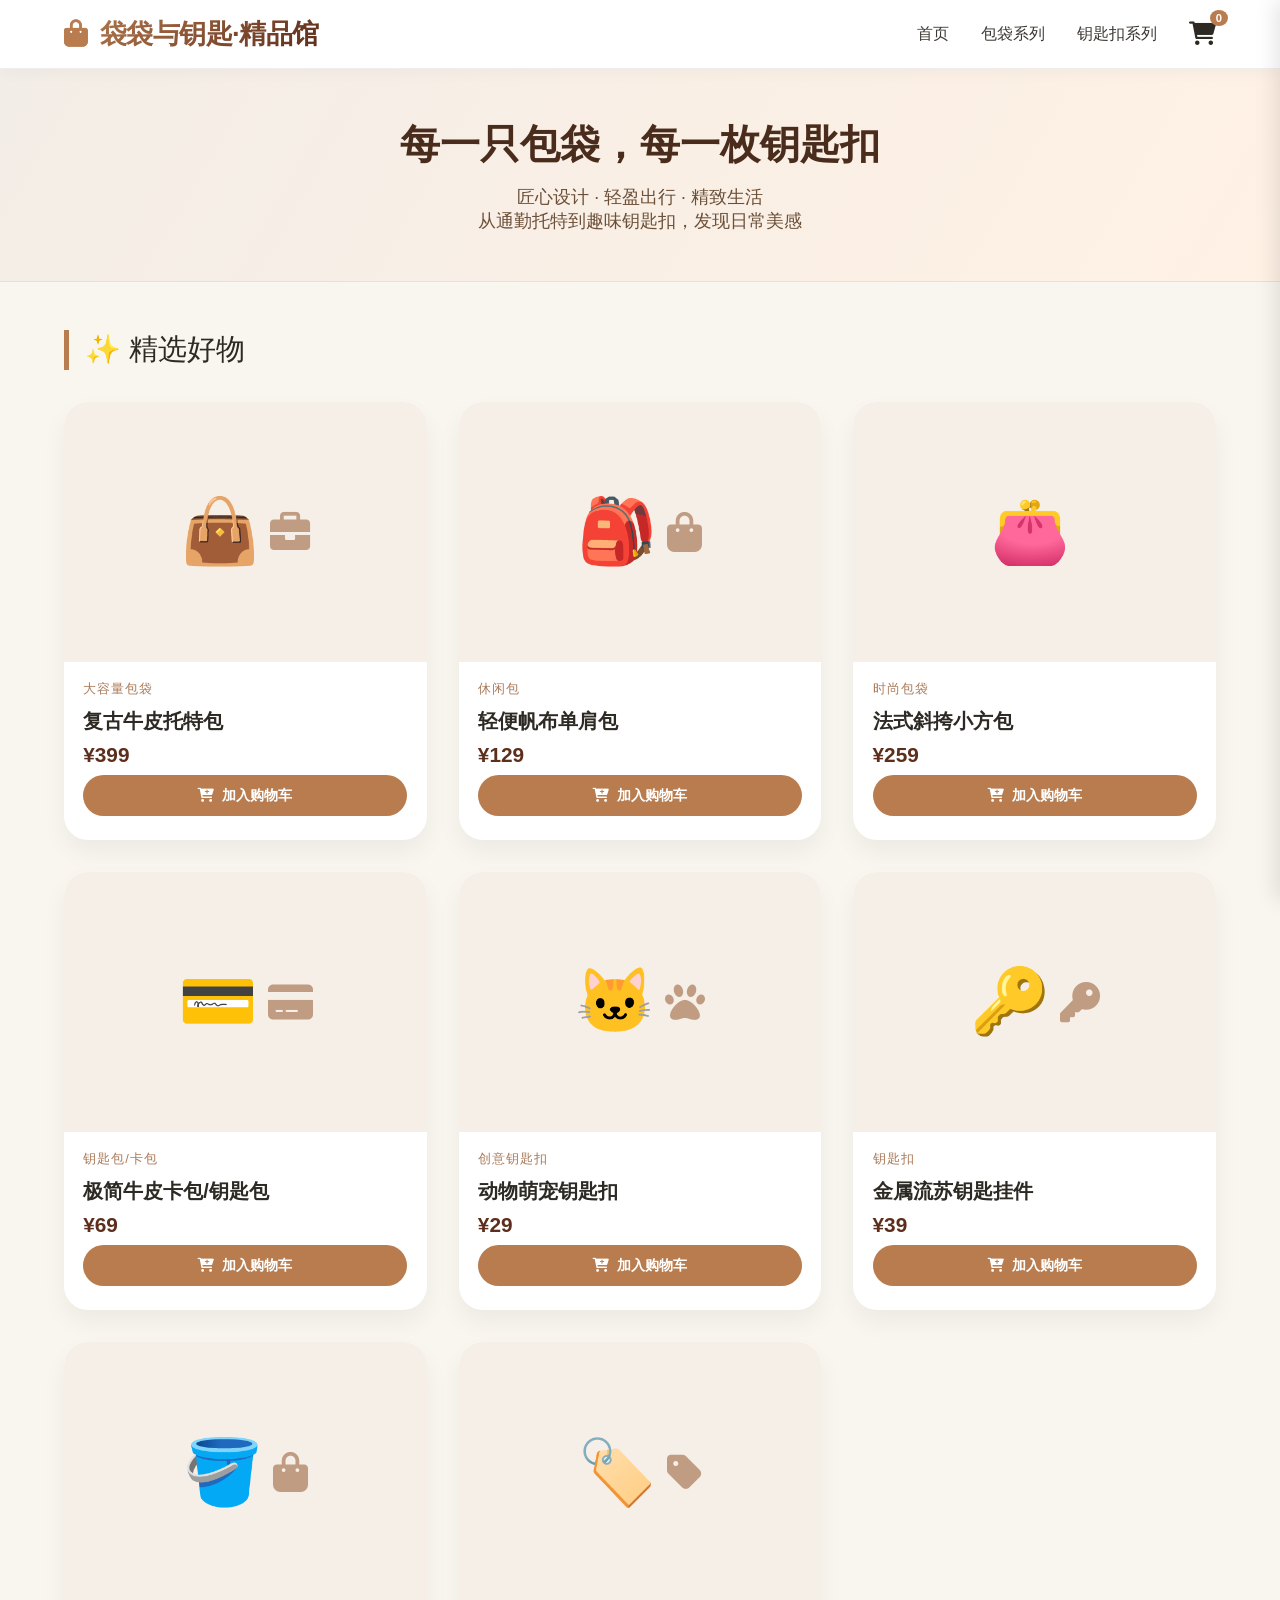
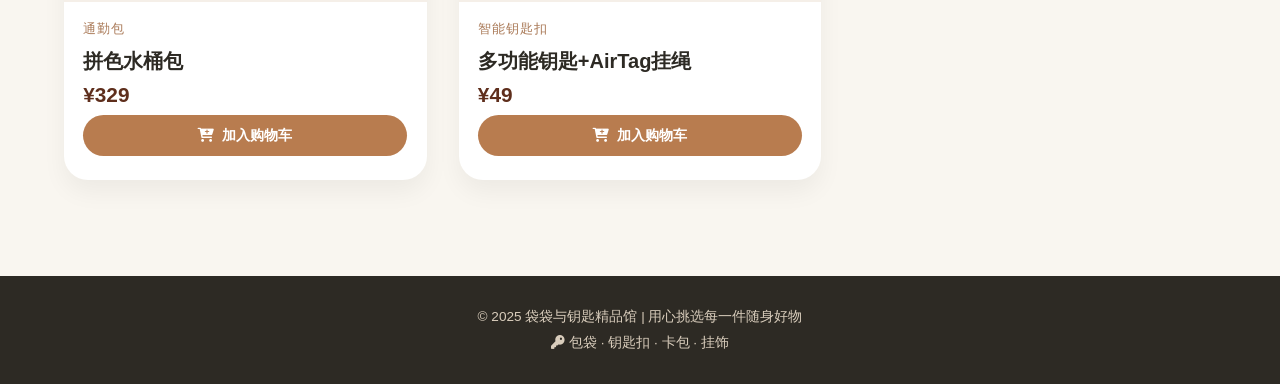
==== commit ad765e3a: "Update index.html" ====
--- a/index.html
+++ b/index.html
@@ -1,824 +1,683 @@
 <!DOCTYPE html>
-<html lang="en">
+<html lang="zh-CN">
 <head>
     <meta charset="UTF-8">
-    <meta name="viewport" content="width=device-width, initial-scale=1.0, viewport-fit=cover">
-    <title>Highview Solutions | US Freight Forwarding & Logistics</title>
-    <!-- Google Fonts & Font Awesome -->
-    <link href="https://fonts.googleapis.com/css2?family=Inter:opsz,wght@14..32,300;14..32,400;14..32,500;14..32,600;14..32,700&display=swap" rel="stylesheet">
+    <meta name="viewport" content="width=device-width, initial-scale=1.0, user-scalable=yes">
+    <title>袋袋与钥匙精品馆 | 时尚包袋 & 创意钥匙扣</title>
+    <!-- 引入 Font Awesome 6 免费图标库 -->
     <link rel="stylesheet" href="https://cdnjs.cloudflare.com/ajax/libs/font-awesome/6.0.0-beta3/css/all.min.css">
     <style>
         * {
             margin: 0;
             padding: 0;
             box-sizing: border-box;
+            font-family: 'Segoe UI', Roboto, 'Helvetica Neue', sans-serif;
         }
 
         body {
-            font-family: 'Inter', sans-serif;
-            color: #1e293b;
-            background-color: #ffffff;
-            line-height: 1.5;
-            scroll-behavior: smooth;
-        }
-
-        /* Color palette */
-        :root {
-            --primary: #0f3b6f;
-            --primary-dark: #0a2c4e;
-            --secondary: #2c7da0;
-            --accent: #e9b35f;
-            --light-bg: #f8fafc;
-            --gray-100: #f1f5f9;
-            --gray-200: #e2e8f0;
-            --gray-700: #334155;
-            --shadow-sm: 0 4px 6px -1px rgba(0, 0, 0, 0.05), 0 2px 4px -1px rgba(0, 0, 0, 0.02);
-            --shadow-md: 0 10px 15px -3px rgba(0, 0, 0, 0.05), 0 4px 6px -2px rgba(0, 0, 0, 0.025);
-        }
-
-        /* Container */
-        .container {
-            max-width: 1280px;
-            margin: 0 auto;
-            padding: 0 2rem;
-        }
-
-        /* Typography */
-        h1, h2, h3 {
+            background-color: #f9f6f0;
+            color: #2d2a24;
+        }
+
+        /* 顶部导航栏 */
+        .navbar {
+            display: flex;
+            justify-content: space-between;
+            align-items: center;
+            padding: 1rem 5%;
+            background-color: #fff;
+            box-shadow: 0 4px 15px rgba(0, 0, 0, 0.03);
+            position: sticky;
+            top: 0;
+            z-index: 1000;
+            border-bottom: 1px solid #eee;
+            flex-wrap: wrap;
+        }
+
+        .logo {
+            font-size: 1.7rem;
             font-weight: 700;
-            line-height: 1.2;
-            letter-spacing: -0.02em;
-        }
-
-        h1 {
-            font-size: 3.5rem;
-            margin-bottom: 1.25rem;
-        }
-
-        h2 {
-            font-size: 2.25rem;
-            margin-bottom: 1rem;
+            letter-spacing: -0.5px;
+            background: linear-gradient(135deg, #b87c4f, #5e2e1c);
+            -webkit-background-clip: text;
+            background-clip: text;
+            color: transparent;
+        }
+        .logo i {
+            color: #b87c4f;
+            background: none;
+            -webkit-background-clip: unset;
+            background-clip: unset;
+            margin-right: 5px;
+        }
+
+        .nav-links {
+            display: flex;
+            gap: 2rem;
+            align-items: center;
+        }
+        .nav-links a {
+            text-decoration: none;
+            color: #3e3a35;
+            font-weight: 500;
+            transition: color 0.2s;
+        }
+        .nav-links a:hover {
+            color: #b87c4f;
+        }
+        .cart-icon {
+            position: relative;
+            cursor: pointer;
+            font-size: 1.5rem;
+        }
+        .cart-count {
+            position: absolute;
+            top: -10px;
+            right: -12px;
+            background-color: #b87c4f;
+            color: white;
+            font-size: 0.7rem;
+            font-weight: bold;
+            border-radius: 50%;
+            padding: 2px 6px;
+            min-width: 18px;
             text-align: center;
         }
 
-        h3 {
-            font-size: 1.5rem;
-            margin-bottom: 0.75rem;
-        }
-
-        .section-subhead {
+        /* 主横幅 */
+        .hero {
+            background: linear-gradient(120deg, #f3ede7, #fff1e4);
+            padding: 3rem 5%;
             text-align: center;
-            color: var(--gray-700);
+            border-bottom: 1px solid #e9e0d6;
+        }
+        .hero h1 {
+            font-size: 2.5rem;
+            font-weight: 600;
+            color: #4a2c1c;
+        }
+        .hero p {
+            font-size: 1.1rem;
+            margin-top: 0.8rem;
+            color: #6b4f38;
             max-width: 700px;
-            margin: 0 auto 3rem auto;
-            font-size: 1.125rem;
-        }
-
-        /* Buttons & links */
-        .btn {
-            display: inline-flex;
+            margin-left: auto;
+            margin-right: auto;
+        }
+
+        /* 商品网格区 */
+        .products-section {
+            padding: 3rem 5%;
+        }
+        .section-title {
+            font-size: 1.8rem;
+            margin-bottom: 2rem;
+            border-left: 5px solid #b87c4f;
+            padding-left: 1rem;
+            font-weight: 500;
+        }
+        .products-grid {
+            display: grid;
+            grid-template-columns: repeat(auto-fill, minmax(280px, 1fr));
+            gap: 2rem;
+        }
+        .product-card {
+            background: white;
+            border-radius: 24px;
+            overflow: hidden;
+            box-shadow: 0 12px 25px rgba(0, 0, 0, 0.05);
+            transition: transform 0.25s ease, box-shadow 0.3s;
+            cursor: default;
+        }
+        .product-card:hover {
+            transform: translateY(-6px);
+            box-shadow: 0 20px 30px rgba(0, 0, 0, 0.1);
+        }
+        .product-img {
+            width: 100%;
+            height: 260px;
+            background-color: #f5efe8;
+            display: flex;
             align-items: center;
             justify-content: center;
-            gap: 0.5rem;
-            padding: 0.75rem 1.75rem;
-            border-radius: 40px;
+            font-size: 4rem;
+            color: #aa7a58;
+        }
+        .product-info {
+            padding: 1.2rem 1.2rem 1.5rem;
+        }
+        .product-title {
+            font-size: 1.25rem;
             font-weight: 600;
-            transition: all 0.25s ease;
-            text-decoration: none;
+            margin-bottom: 0.4rem;
+        }
+        .product-category {
+            font-size: 0.8rem;
+            color: #aa7a58;
+            text-transform: uppercase;
+            letter-spacing: 1px;
+            margin-bottom: 0.6rem;
+        }
+        .product-price {
+            font-size: 1.3rem;
+            font-weight: 700;
+            color: #5e2e1c;
+            margin: 0.5rem 0;
+        }
+        .add-to-cart {
+            background-color: #b87c4f;
+            border: none;
+            color: white;
+            padding: 0.7rem 1rem;
+            width: 100%;
+            border-radius: 60px;
+            font-size: 0.9rem;
+            font-weight: 600;
+            display: flex;
+            align-items: center;
+            justify-content: center;
+            gap: 8px;
             cursor: pointer;
-            border: none;
-            font-size: 1rem;
-        }
-
-        .btn-primary {
-            background-color: var(--primary);
-            color: white;
-            box-shadow: var(--shadow-sm);
-        }
-
-        .btn-primary:hover {
-            background-color: var(--primary-dark);
-            transform: translateY(-2px);
-            box-shadow: var(--shadow-md);
-        }
-
-        .btn-outline {
-            background-color: transparent;
-            border: 2px solid var(--primary);
-            color: var(--primary);
-        }
-
-        .btn-outline:hover {
-            background-color: var(--primary);
-            color: white;
-        }
-
-        /* Header & Navigation */
-        header {
-            background-color: white;
-            box-shadow: 0 1px 3px rgba(0, 0, 0, 0.03), 0 1px 2px rgba(0, 0, 0, 0.05);
-            position: sticky;
+            transition: background 0.2s;
+            margin-top: 0.5rem;
+        }
+        .add-to-cart:hover {
+            background-color: #8f5e3a;
+        }
+
+        /* 购物车侧边栏 */
+        .cart-overlay {
+            position: fixed;
             top: 0;
-            z-index: 100;
-            backdrop-filter: blur(0px);
-        }
-
-        .navbar {
+            left: 0;
+            width: 100%;
+            height: 100%;
+            background-color: rgba(0,0,0,0.4);
+            z-index: 1100;
+            visibility: hidden;
+            opacity: 0;
+            transition: all 0.3s;
+        }
+        .cart-overlay.open {
+            visibility: visible;
+            opacity: 1;
+        }
+        .cart-sidebar {
+            position: fixed;
+            top: 0;
+            right: -400px;
+            width: 100%;
+            max-width: 400px;
+            height: 100%;
+            background: white;
+            z-index: 1200;
+            box-shadow: -5px 0 20px rgba(0,0,0,0.1);
+            transition: right 0.3s ease;
+            display: flex;
+            flex-direction: column;
+        }
+        .cart-sidebar.open {
+            right: 0;
+        }
+        .cart-header {
             display: flex;
             justify-content: space-between;
             align-items: center;
-            padding: 1.25rem 0;
-            flex-wrap: wrap;
-        }
-
-        .logo {
-            font-size: 1.8rem;
-            font-weight: 800;
-            letter-spacing: -0.03em;
-            text-decoration: none;
-            color: var(--primary);
-        }
-
-        .logo span {
-            color: var(--accent);
-        }
-
-        .nav-links {
-            display: flex;
-            gap: 2.5rem;
+            padding: 1.5rem;
+            border-bottom: 1px solid #eee;
+            font-size: 1.3rem;
+            font-weight: 600;
+        }
+        .close-cart {
+            background: none;
+            border: none;
+            font-size: 1.5rem;
+            cursor: pointer;
+            color: #6b4f38;
+        }
+        .cart-items {
+            flex: 1;
+            overflow-y: auto;
+            padding: 1rem 1.5rem;
+        }
+        .cart-item {
+            display: flex;
+            justify-content: space-between;
             align-items: center;
-            list-style: none;
-        }
-
-        .nav-links a {
-            text-decoration: none;
-            font-weight: 500;
-            color: #1e293b;
-            transition: color 0.2s;
-            font-size: 1rem;
-        }
-
-        .nav-links a:hover {
-            color: var(--primary);
-        }
-
-        .menu-icon {
-            display: none;
-            font-size: 1.8rem;
+            margin-bottom: 1rem;
+            padding-bottom: 0.8rem;
+            border-bottom: 1px solid #f0e6de;
+        }
+        .cart-item-info {
+            flex: 1;
+        }
+        .cart-item-title {
+            font-weight: 600;
+        }
+        .cart-item-price {
+            font-size: 0.8rem;
+            color: #8f5e3a;
+        }
+        .cart-item-actions {
+            display: flex;
+            align-items: center;
+            gap: 10px;
+        }
+        .cart-item-actions button {
+            background-color: #f0e2d8;
+            border: none;
+            width: 26px;
+            height: 26px;
+            border-radius: 26px;
+            font-weight: bold;
             cursor: pointer;
-            color: var(--primary);
-        }
-
-        /* Hero Section */
-        .hero {
-            background: linear-gradient(135deg, #f0f9ff 0%, #e6f0fa 100%);
-            padding: 5rem 0 6rem;
-        }
-
-        .hero-grid {
-            display: flex;
-            align-items: center;
-            gap: 3rem;
-            flex-wrap: wrap;
-        }
-
-        .hero-content {
-            flex: 1;
-        }
-
-        .hero-content p {
+            transition: 0.1s;
+        }
+        .cart-item-actions span {
+            min-width: 20px;
+            text-align: center;
+        }
+        .cart-footer {
+            padding: 1.5rem;
+            border-top: 1px solid #eee;
+            background: #fffaf5;
+        }
+        .cart-total {
+            display: flex;
+            justify-content: space-between;
+            font-weight: 700;
             font-size: 1.2rem;
-            color: #2d3e50;
-            margin-bottom: 2rem;
-        }
-
-        .hero-stats {
-            display: flex;
-            gap: 2rem;
-            margin-top: 2rem;
-        }
-
-        .stat h4 {
-            font-size: 2rem;
-            color: var(--primary);
-            font-weight: 800;
-        }
-
-        .hero-visual {
-            flex: 1;
-            background-color: rgba(44, 125, 160, 0.08);
-            border-radius: 40px;
-            padding: 1rem;
-            text-align: center;
-        }
-
-        .hero-visual i {
-            font-size: 12rem;
-            color: var(--secondary);
-            opacity: 0.9;
-        }
-
-        /* Services Section */
-        .services {
-            padding: 5rem 0;
-            background-color: white;
-        }
-
-        .services-grid {
-            display: grid;
-            grid-template-columns: repeat(auto-fit, minmax(280px, 1fr));
-            gap: 2rem;
-        }
-
-        .service-card {
-            background: white;
-            border-radius: 24px;
-            padding: 2rem 1.5rem;
-            text-align: center;
-            transition: all 0.3s;
-            box-shadow: var(--shadow-sm);
-            border: 1px solid var(--gray-100);
-        }
-
-        .service-card:hover {
-            transform: translateY(-6px);
-            box-shadow: var(--shadow-md);
-            border-color: var(--gray-200);
-        }
-
-        .service-icon {
-            font-size: 3rem;
-            color: var(--primary);
-            margin-bottom: 1.25rem;
-        }
-
-        .service-card h3 {
-            font-size: 1.5rem;
-        }
-
-        .service-card p {
-            color: var(--gray-700);
-            margin: 1rem 0 1rem;
-        }
-
-        .learn-more {
-            color: var(--secondary);
-            font-weight: 600;
-            text-decoration: none;
-            display: inline-flex;
-            align-items: center;
-            gap: 0.4rem;
-        }
-
-        /* About Section */
-        .about {
-            background-color: var(--light-bg);
-            padding: 5rem 0;
-        }
-
-        .about-grid {
-            display: flex;
-            gap: 3rem;
-            align-items: center;
-            flex-wrap: wrap;
-        }
-
-        .about-text {
-            flex: 1;
-        }
-
-        .about-text h2 {
-            text-align: left;
-        }
-
-        .about-text p {
-            margin-bottom: 1.25rem;
-            color: #334155;
-        }
-
-        .about-badge {
-            background: white;
-            border-radius: 24px;
-            padding: 1.5rem;
-            flex: 0.8;
-            box-shadow: var(--shadow-sm);
-            display: flex;
-            flex-direction: column;
-            gap: 0.8rem;
-        }
-
-        .badge-item {
-            display: flex;
-            align-items: center;
-            gap: 1rem;
-        }
-
-        .badge-item i {
-            font-size: 1.8rem;
-            color: var(--accent);
-        }
-
-        /* Why choose us */
-        .why-us {
-            padding: 5rem 0;
-            background: white;
-        }
-
-        .features-grid {
-            display: grid;
-            grid-template-columns: repeat(auto-fit, minmax(240px, 1fr));
-            gap: 2rem;
-            margin-top: 2rem;
-        }
-
-        .feature {
-            text-align: center;
-            padding: 1.5rem;
-        }
-
-        .feature i {
-            font-size: 2.5rem;
-            color: var(--primary);
             margin-bottom: 1rem;
         }
-
-        /* Contact Section */
-        .contact {
-            background: linear-gradient(100deg, #f8fafc 0%, #ffffff 100%);
-            padding: 5rem 0;
-        }
-
-        .contact-wrapper {
-            display: flex;
-            gap: 3rem;
-            flex-wrap: wrap;
-            background: white;
-            border-radius: 32px;
-            box-shadow: var(--shadow-md);
-            padding: 2.5rem;
-            border: 1px solid var(--gray-100);
-        }
-
-        .contact-info {
-            flex: 1;
-        }
-
-        .contact-info h3 {
-            margin-bottom: 1rem;
-        }
-
-        .contact-details {
-            margin: 2rem 0;
-        }
-
-        .contact-details p {
-            margin: 1rem 0;
-            display: flex;
-            align-items: center;
-            gap: 1rem;
-        }
-
-        .contact-details i {
-            width: 1.75rem;
-            color: var(--primary);
-            font-size: 1.2rem;
-        }
-
-        .contact-form {
-            flex: 1;
-        }
-
-        .form-group {
-            margin-bottom: 1.25rem;
-        }
-
-        input, textarea {
+        .checkout-btn {
+            background-color: #5e2e1c;
             width: 100%;
-            padding: 0.9rem 1.2rem;
-            border: 1px solid var(--gray-200);
-            border-radius: 60px;
-            font-family: inherit;
-            transition: 0.2s;
-            background: #fff;
-        }
-
-        textarea {
-            border-radius: 28px;
-            resize: vertical;
-        }
-
-        input:focus, textarea:focus {
-            outline: none;
-            border-color: var(--primary);
-            box-shadow: 0 0 0 3px rgba(15, 59, 111, 0.1);
-        }
-
-        .btn-submit {
-            background: var(--primary);
+            padding: 0.8rem;
             color: white;
             border: none;
             border-radius: 60px;
-            padding: 0.9rem 2rem;
-            font-weight: 600;
+            font-size: 1rem;
+            font-weight: bold;
             cursor: pointer;
-            transition: all 0.2s;
-        }
-
-        .btn-submit:hover {
-            background: var(--primary-dark);
-            transform: scale(0.98);
-        }
-
-        /* Footer */
-        footer {
-            background-color: #0f172a;
-            color: #cbd5e1;
-            padding: 3rem 0 2rem;
-        }
-
-        .footer-grid {
-            display: flex;
-            flex-wrap: wrap;
-            justify-content: space-between;
-            gap: 2rem;
-            margin-bottom: 2rem;
-        }
-
-        .footer-col p {
-            margin-top: 0.75rem;
-            max-width: 260px;
-        }
-
-        .footer-col h4 {
-            color: white;
-            margin-bottom: 1rem;
-            font-weight: 600;
-        }
-
-        .footer-col ul {
-            list-style: none;
-        }
-
-        .footer-col li {
-            margin: 0.5rem 0;
-        }
-
-        .footer-col a {
-            color: #cbd5e1;
-            text-decoration: none;
-            transition: color 0.2s;
-        }
-
-        .footer-col a:hover {
-            color: white;
-        }
-
-        .social-icons {
-            display: flex;
-            gap: 1.2rem;
-            margin-top: 1rem;
-        }
-
-        .social-icons a {
-            font-size: 1.3rem;
-        }
-
-        .copyright {
+            transition: 0.2s;
+        }
+        .checkout-btn:hover {
+            background-color: #3e2418;
+        }
+        .empty-cart {
             text-align: center;
-            border-top: 1px solid #1e293b;
-            padding-top: 2rem;
+            color: #aa9c8e;
+            margin-top: 2rem;
+        }
+
+        /* 底部 */
+        .footer {
+            background-color: #2d2a24;
+            color: #d9cdbc;
+            text-align: center;
+            padding: 2rem;
+            margin-top: 3rem;
             font-size: 0.85rem;
         }
 
-        /* Responsive */
-        @media (max-width: 768px) {
-            .container {
-                padding: 0 1.5rem;
+        /* 响应式 */
+        @media (max-width: 640px) {
+            .navbar {
+                flex-direction: column;
+                gap: 10px;
             }
-            h1 {
-                font-size: 2.5rem;
+            .hero h1 {
+                font-size: 1.8rem;
             }
-            h2 {
-                font-size: 1.9rem;
+            .products-grid {
+                gap: 1rem;
             }
-            .menu-icon {
-                display: block;
-            }
-            .nav-links {
-                display: none;
-                width: 100%;
-                flex-direction: column;
-                gap: 1.2rem;
-                padding: 1.5rem 0 1rem;
-                background: white;
-                margin-top: 1rem;
-            }
-            .nav-links.active {
-                display: flex;
-            }
-            .navbar {
-                flex-wrap: wrap;
-            }
-            .hero-grid {
-                flex-direction: column;
-            }
-            .hero-stats {
-                justify-content: space-between;
-            }
-            .contact-wrapper {
-                padding: 1.5rem;
-            }
+        }
+        button {
+            cursor: pointer;
+        }
+        i, .fas, .far {
+            pointer-events: none;
         }
     </style>
 </head>
 <body>
-    <header>
-        <div class="container">
-            <div class="navbar">
-                <a href="#" class="logo">Highview<span>Solutions</span></a>
-                <div class="menu-icon" id="menuToggle">
-                    <i class="fas fa-bars"></i>
-                </div>
-                <ul class="nav-links" id="navLinks">
-                    <li><a href="#home">Home</a></li>
-                    <li><a href="#services">Services</a></li>
-                    <li><a href="#about">About</a></li>
-                    <li><a href="#contact">Contact</a></li>
-                </ul>
+
+<header>
+    <div class="navbar">
+        <div class="logo">
+            <i class="fas fa-bag-shopping"></i> 袋袋与钥匙·精品馆
+        </div>
+        <div class="nav-links">
+            <a href="#">首页</a>
+            <a href="#">包袋系列</a>
+            <a href="#">钥匙扣系列</a>
+            <div class="cart-icon" id="cartIcon">
+                <i class="fas fa-shopping-cart"></i>
+                <span class="cart-count" id="cartCount">0</span>
             </div>
         </div>
-    </header>
-
-    <main>
-        <!-- Hero Section -->
-        <section id="home" class="hero">
-            <div class="container">
-                <div class="hero-grid">
-                    <div class="hero-content">
-                        <h1>Freight forwarding that <br>powers <span style="color: var(--accent);">your supply chain</span></h1>
-                        <p>End-to-end logistics solutions — ocean, air, road, and warehousing. Highview Solutions moves your business forward across the USA and worldwide.</p>
-                        <div class="hero-buttons">
-                            <a href="#contact" class="btn btn-primary">Connect with experts <i class="fas fa-arrow-right"></i></a>
-                        </div>
-                        <div class="hero-stats">
-                            <div class="stat"><h4>50+</h4><p>Global Partners</p></div>
-                            <div class="stat"><h4>15+</h4><p>Years Expertise</p></div>
-                            <div class="stat"><h4>100%</h4><p>USA Coverage</p></div>
-                        </div>
+    </div>
+</header>
+
+<main>
+    <div class="hero">
+        <h1>每一只包袋，每一枚钥匙扣</h1>
+        <p>匠心设计 · 轻盈出行 · 精致生活<br>从通勤托特到趣味钥匙扣，发现日常美感</p>
+    </div>
+
+    <div class="products-section">
+        <div class="section-title">✨ 精选好物</div>
+        <div class="products-grid" id="productsGrid"></div>
+    </div>
+</main>
+
+<footer class="footer">
+    <p>© 2025 袋袋与钥匙精品馆 | 用心挑选每一件随身好物</p>
+    <p style="margin-top: 8px;"><i class="fas fa-key"></i> 包袋 · 钥匙扣 · 卡包 · 挂饰</p>
+</footer>
+
+<!-- 购物车侧边栏 -->
+<div class="cart-overlay" id="cartOverlay"></div>
+<div class="cart-sidebar" id="cartSidebar">
+    <div class="cart-header">
+        <span><i class="fas fa-shopping-bag"></i> 购物车</span>
+        <button class="close-cart" id="closeCartBtn">&times;</button>
+    </div>
+    <div class="cart-items" id="cartItemsContainer">
+        <!-- 动态渲染购物车内容 -->
+        <div class="empty-cart">购物车空空如也，挑点宝贝吧~</div>
+    </div>
+    <div class="cart-footer">
+        <div class="cart-total">
+            <span>总计</span>
+            <span id="cartTotalPrice">¥0</span>
+        </div>
+        <button class="checkout-btn" id="checkoutBtn">去结算 <i class="fas fa-arrow-right"></i></button>
+    </div>
+</div>
+
+<script>
+    // ---------- 商品数据 (包和钥匙扣之类) ----------
+    const products = [
+        { id: 1, name: "复古牛皮托特包", category: "大容量包袋", price: 399, icon: "fas fa-briefcase", imgEmoji: "👜" },
+        { id: 2, name: "轻便帆布单肩包", category: "休闲包", price: 129, icon: "fas fa-shopping-bag", imgEmoji: "🎒" },
+        { id: 3, name: "法式斜挎小方包", category: "时尚包袋", price: 259, icon: "fas fa-purse", imgEmoji: "👛" },
+        { id: 4, name: "极简牛皮卡包/钥匙包", category: "钥匙包/卡包", price: 69, icon: "fas fa-credit-card", imgEmoji: "💳" },
+        { id: 5, name: "动物萌宠钥匙扣", category: "创意钥匙扣", price: 29, icon: "fas fa-paw", imgEmoji: "🐱" },
+        { id: 6, name: "金属流苏钥匙挂件", category: "钥匙扣", price: 39, icon: "fas fa-key", imgEmoji: "🔑" },
+        { id: 7, name: "拼色水桶包", category: "通勤包", price: 329, icon: "fas fa-bag-shopping", imgEmoji: "🪣" },
+        { id: 8, name: "多功能钥匙+AirTag挂绳", category: "智能钥匙扣", price: 49, icon: "fas fa-tag", imgEmoji: "🏷️" }
+    ];
+
+    // 购物车数据结构 { id, name, price, quantity }
+    let cart = [];
+
+    // 获取DOM元素
+    const productsGrid = document.getElementById('productsGrid');
+    const cartCountSpan = document.getElementById('cartCount');
+    const cartItemsContainer = document.getElementById('cartItemsContainer');
+    const cartTotalPriceSpan = document.getElementById('cartTotalPrice');
+    const cartOverlay = document.getElementById('cartOverlay');
+    const cartSidebar = document.getElementById('cartSidebar');
+    const openCartIcon = document.getElementById('cartIcon');
+    const closeCartBtn = document.getElementById('closeCartBtn');
+    const checkoutBtn = document.getElementById('checkoutBtn');
+
+    // 辅助函数：保存购物车到localStorage (可选)
+    function saveCartToLocal() {
+        localStorage.setItem('bagKeyCart', JSON.stringify(cart));
+    }
+
+    function loadCartFromLocal() {
+        const stored = localStorage.getItem('bagKeyCart');
+        if(stored) {
+            try {
+                cart = JSON.parse(stored);
+                // 保证每个项目有quantity字段，如果不合法重置
+                if(!Array.isArray(cart)) cart = [];
+                cart = cart.filter(item => item && typeof item.id === 'number' && item.quantity > 0);
+            } catch(e) { cart = []; }
+        } else {
+            cart = [];
+        }
+        renderCartUI();
+        updateCartCount();
+        saveCartToLocal();
+    }
+
+    // 更新顶部购物车数量
+    function updateCartCount() {
+        const totalItems = cart.reduce((sum, item) => sum + item.quantity, 0);
+        cartCountSpan.innerText = totalItems;
+    }
+
+    // 计算总价
+    function computeTotal() {
+        return cart.reduce((sum, item) => sum + (item.price * item.quantity), 0);
+    }
+
+    // 渲染购物车侧边栏列表
+    function renderCartUI() {
+        if(!cartItemsContainer) return;
+        if(cart.length === 0) {
+            cartItemsContainer.innerHTML = `<div class="empty-cart"><i class="fas fa-store"></i> 购物车空空如也，挑点宝贝吧~</div>`;
+            cartTotalPriceSpan.innerText = `¥0`;
+            return;
+        }
+
+        let itemsHtml = '';
+        cart.forEach(item => {
+            itemsHtml += `
+                <div class="cart-item" data-id="${item.id}">
+                    <div class="cart-item-info">
+                        <div class="cart-item-title">${escapeHtml(item.name)}</div>
+                        <div class="cart-item-price">¥${item.price}</div>
                     </div>
-                    <div class="hero-visual">
-                        <i class="fas fa-ship"></i>
-                        <i class="fas fa-truck-fast" style="margin-left: 1rem;"></i>
-                        <i class="fas fa-plane" style="margin-left: 1rem;"></i>
-                        <p style="margin-top: 1rem; font-weight: 500;">Seamless intermodal freight</p>
+                    <div class="cart-item-actions">
+                        <button class="decr-item" data-id="${item.id}">-</button>
+                        <span>${item.quantity}</span>
+                        <button class="incr-item" data-id="${item.id}">+</button>
+                        <button class="remove-item" data-id="${item.id}" style="background:transparent; width:auto; font-size:1.1rem;">🗑️</button>
                     </div>
                 </div>
-            </div>
-        </section>
-
-        <!-- Services Section -->
-        <section id="services" class="services">
-            <div class="container">
-                <h2>Integrated freight solutions</h2>
-                <p class="section-subhead">Customized logistics for diverse industries — from raw materials to retail.</p>
-                <div class="services-grid">
-                    <div class="service-card">
-                        <div class="service-icon"><i class="fas fa-boxes"></i></div>
-                        <h3>Ocean Freight</h3>
-                        <p>FCL & LCL, port-to-port or door-to-door across major US gateways: Long Beach, NY/NJ, Houston.</p>
-                        <a href="#contact" class="learn-more">Discuss your cargo <i class="fas fa-chevron-right"></i></a>
-                    </div>
-                    <div class="service-card">
-                        <div class="service-icon"><i class="fas fa-plane"></i></div>
-                        <h3>Air Freight</h3>
-                        <p>Time-critical air solutions with major airline partners. Expedited customs clearance available.</p>
-                        <a href="#contact" class="learn-more">Discuss your cargo <i class="fas fa-chevron-right"></i></a>
-                    </div>
-                    <div class="service-card">
-                        <div class="service-icon"><i class="fas fa-truck"></i></div>
-                        <h3>Domestic Trucking</h3>
-                        <p>LTL, FTL, intermodal drayage and coast-to-coast distribution with real-time visibility.</p>
-                        <a href="#contact" class="learn-more">Discuss your cargo <i class="fas fa-chevron-right"></i></a>
-                    </div>
-                    <div class="service-card">
-                        <div class="service-icon"><i class="fas fa-warehouse"></i></div>
-                        <h3>Warehousing & Fulfillment</h3>
-                        <p>Strategic storage, inventory management, pick & pack across 8 US distribution hubs.</p>
-                        <a href="#contact" class="learn-more">Discuss your cargo <i class="fas fa-chevron-right"></i></a>
-                    </div>
-                    <div class="service-card">
-                        <div class="service-icon"><i class="fas fa-passport"></i></div>
-                        <h3>Customs Brokerage</h3>
-                        <p>Expert classification, duty drawback, and compliance to streamline cross-border trade.</p>
-                        <a href="#contact" class="learn-more">Discuss your cargo <i class="fas fa-chevron-right"></i></a>
-                    </div>
-                    <div class="service-card">
-                        <div class="service-icon"><i class="fas fa-chart-line"></i></div>
-                        <h3>Supply Chain Consulting</h3>
-                        <p>Optimize routes, consolidate freight, reduce costs with data-driven logistics strategies.</p>
-                        <a href="#contact" class="learn-more">Discuss your cargo <i class="fas fa-chevron-right"></i></a>
-                    </div>
+            `;
+        });
+        cartItemsContainer.innerHTML = itemsHtml;
+        const total = computeTotal();
+        cartTotalPriceSpan.innerText = `¥${total}`;
+
+        // 绑定购物车内按钮事件
+        document.querySelectorAll('.decr-item').forEach(btn => {
+            btn.addEventListener('click', (e) => {
+                const id = parseInt(btn.getAttribute('data-id'));
+                updateItemQuantity(id, -1);
+            });
+        });
+        document.querySelectorAll('.incr-item').forEach(btn => {
+            btn.addEventListener('click', (e) => {
+                const id = parseInt(btn.getAttribute('data-id'));
+                updateItemQuantity(id, 1);
+            });
+        });
+        document.querySelectorAll('.remove-item').forEach(btn => {
+            btn.addEventListener('click', (e) => {
+                const id = parseInt(btn.getAttribute('data-id'));
+                removeCartItem(id);
+            });
+        });
+    }
+
+    // 更新商品数量
+    function updateItemQuantity(productId, delta) {
+        const index = cart.findIndex(item => item.id === productId);
+        if(index !== -1) {
+            const newQty = cart[index].quantity + delta;
+            if(newQty <= 0) {
+                cart.splice(index,1);
+            } else {
+                cart[index].quantity = newQty;
+            }
+            renderCartUI();
+            updateCartCount();
+            saveCartToLocal();
+        } else {
+            // 理论上不存在，但兜底
+            if(delta > 0) {
+                const product = products.find(p => p.id === productId);
+                if(product) addToCart(product, 1);
+            }
+        }
+    }
+
+    function removeCartItem(productId) {
+        cart = cart.filter(item => item.id !== productId);
+        renderCartUI();
+        updateCartCount();
+        saveCartToLocal();
+    }
+
+    // 添加至购物车
+    function addToCart(product, quantity = 1) {
+        const existing = cart.find(item => item.id === product.id);
+        if(existing) {
+            existing.quantity += quantity;
+        } else {
+            cart.push({
+                id: product.id,
+                name: product.name,
+                price: product.price,
+                quantity: quantity
+            });
+        }
+        renderCartUI();
+        updateCartCount();
+        saveCartToLocal();
+        // 轻提示风格 - 无侵入反馈
+        showTemporaryToast(`✨ ${product.name} 已加入购物车`);
+    }
+
+    // 简单toast提醒
+    function showTemporaryToast(msg) {
+        let toast = document.createElement('div');
+        toast.innerText = msg;
+        toast.style.position = 'fixed';
+        toast.style.bottom = '20px';
+        toast.style.left = '50%';
+        toast.style.transform = 'translateX(-50%)';
+        toast.style.backgroundColor = '#5e2e1c';
+        toast.style.color = 'white';
+        toast.style.padding = '10px 20px';
+        toast.style.borderRadius = '40px';
+        toast.style.fontSize = '0.9rem';
+        toast.style.zIndex = '1300';
+        toast.style.boxShadow = '0 4px 12px rgba(0,0,0,0.2)';
+        document.body.appendChild(toast);
+        setTimeout(() => {
+            toast.style.opacity = '0';
+            setTimeout(() => toast.remove(), 300);
+        }, 1800);
+    }
+
+    // 渲染商品卡片
+    function renderProducts() {
+        if(!productsGrid) return;
+        productsGrid.innerHTML = '';
+        products.forEach(product => {
+            const card = document.createElement('div');
+            card.className = 'product-card';
+            // 用emoji + 图标风格展示图片区域
+            card.innerHTML = `
+                <div class="product-img">
+                    <span style="font-size: 4rem; display:inline-block;">${product.imgEmoji || '🛍️'}</span>
+                    <i class="${product.icon}" style="font-size: 2.5rem; margin-left: 10px; opacity:0.7;"></i>
                 </div>
-            </div>
-        </section>
-
-        <!-- About Section -->
-        <section id="about" class="about">
-            <div class="container">
-                <div class="about-grid">
-                    <div class="about-text">
-                        <h2>Reliable partner since 2010</h2>
-                        <p>Highview Solutions was founded in Southern California with a clear mission: to simplify international freight for American businesses. Today, we operate from our headquarters in Fontana, CA and major logistics hubs including Los Angeles, Atlanta, Newark, and Dallas.</p>
-                        <p>Our team of licensed freight forwarders, customs brokers, and supply chain specialists work together to deliver end-to-end visibility and operational excellence. We are <strong>FF+ IATA accredited</strong> and a proud member of the NCBFAA.</p>
-                        <p>Whether you’re shipping automotive parts, consumer goods, or industrial machinery — our tailor-made logistics keep your supply chain fluid. Based in the Inland Empire, we offer unrivaled access to West Coast ports and rail ramps.</p>
-                    </div>
-                    <div class="about-badge">
-                        <div class="badge-item"><i class="fas fa-check-circle"></i> <span>100% asset-light & scalable</span></div>
-                        <div class="badge-item"><i class="fas fa-globe-americas"></i> <span>Operations in 45+ countries</span></div>
-                        <div class="badge-item"><i class="fas fa-clock"></i> <span>24/7 proactive customer support</span></div>
-                        <div class="badge-item"><i class="fas fa-shield-alt"></i> <span>Cargo insurance & risk management</span></div>
-                    </div>
+                <div class="product-info">
+                    <div class="product-category">${escapeHtml(product.category)}</div>
+                    <div class="product-title">${escapeHtml(product.name)}</div>
+                    <div class="product-price">¥${product.price}</div>
+                    <button class="add-to-cart" data-id="${product.id}">
+                        <i class="fas fa-cart-plus"></i> 加入购物车
+                    </button>
                 </div>
-            </div>
-        </section>
-
-        <!-- Why Choose Us Section -->
-        <section class="why-us">
-            <div class="container">
-                <h2>Why North American shippers choose us</h2>
-                <p class="section-subhead">A modern approach to freight forwarding combining human expertise and digital efficiency.</p>
-                <div class="features-grid">
-                    <div class="feature">
-                        <i class="fas fa-network-wired"></i>
-                        <h3>Extensive network</h3>
-                        <p>Strong relationships with steamship lines, airlines, and trucking fleets across the US.</p>
-                    </div>
-                    <div class="feature">
-                        <i class="fas fa-chart-simple"></i>
-                        <h3>Transparent process</h3>
-                        <p>No hidden fees, clear milestones, and dedicated account manager for every client.</p>
-                    </div>
-                    <div class="feature">
-                        <i class="fas fa-headset"></i>
-                        <h3>Dedicated support</h3>
-                        <p>Real people, fast responses. Your logistics coordinator is just a call away 24/7.</p>
-                    </div>
-                    <div class="feature">
-                        <i class="fas fa-file-signature"></i>
-                        <h3>Customs compliance</h3>
-                        <p>Minimize delays with proactive documentation and classification audits.</p>
-                    </div>
-                </div>
-            </div>
-        </section>
-
-        <!-- Contact Section (without price/track forms) -->
-        <section id="contact" class="contact">
-            <div class="container">
-                <h2>Let’s move your freight</h2>
-                <p class="section-subhead">Tell us about your shipping needs — our logistics specialists will reach out within 24h.</p>
-                <div class="contact-wrapper">
-                    <div class="contact-info">
-                        <h3>Reach out directly</h3>
-                        <div class="contact-details">
-                            <p><i class="fas fa-map-marker-alt"></i> 13215 Marlay Ave, Fontana, CA 92337, USA</p>
-                            <p><i class="fas fa-phone-alt"></i> +1 (909) 555-7800</p>
-                            <p><i class="fas fa-envelope"></i> hello@highviewsolutions.com</p>
-                            <p><i class="fas fa-clock"></i> Monday – Friday: 8:00 AM – 7:00 PM (PST)</p>
-                        </div>
-                        <div class="social-icons" style="margin-top: 1rem;">
-                            <a href="#" aria-label="LinkedIn"><i class="fab fa-linkedin-in"></i></a>
-                            <a href="#" aria-label="Twitter"><i class="fab fa-twitter"></i></a>
-                            <a href="#" aria-label="Facebook"><i class="fab fa-facebook-f"></i></a>
-                        </div>
-                    </div>
-                    <div class="contact-form">
-                        <form id="demoContactForm">
-                            <div class="form-group">
-                                <input type="text" id="name" placeholder="Full name" required>
-                            </div>
-                            <div class="form-group">
-                                <input type="email" id="email" placeholder="Email address" required>
-                            </div>
-                            <div class="form-group">
-                                <input type="text" id="phone" placeholder="Phone number (optional)">
-                            </div>
-                            <div class="form-group">
-                                <textarea rows="4" placeholder="Tell us about your freight requirements (origin, destination, cargo type)"></textarea>
-                            </div>
-                            <button type="submit" class="btn-submit">Send request <i class="fas fa-paper-plane"></i></button>
-                            <p style="font-size: 0.75rem; margin-top: 0.8rem;">We’ll never share your information. Request a custom logistics plan.</p>
-                        </form>
-                    </div>
-                </div>
-            </div>
-        </section>
-    </main>
-
-    <footer>
-        <div class="container">
-            <div class="footer-grid">
-                <div class="footer-col">
-                    <a href="#" class="logo" style="color: white; font-size: 1.8rem;">Highview<span style="color: var(--accent);">Solutions</span></a>
-                    <p>Your strategic freight forwarder bridging US markets with global trade lanes. Headquartered in Fontana, CA.</p>
-                </div>
-                <div class="footer-col">
-                    <h4>Quick Links</h4>
-                    <ul>
-                        <li><a href="#home">Home</a></li>
-                        <li><a href="#services">Services</a></li>
-                        <li><a href="#about">About us</a></li>
-                        <li><a href="#contact">Contact</a></li>
-                    </ul>
-                </div>
-                <div class="footer-col">
-                    <h4>Services</h4>
-                    <ul>
-                        <li><a href="#services">Ocean / Air Freight</a></li>
-                        <li><a href="#services">Trucking & Drayage</a></li>
-                        <li><a href="#services">Warehousing</a></li>
-                        <li><a href="#services">Customs Brokerage</a></li>
-                    </ul>
-                </div>
-                <div class="footer-col">
-                    <h4>Legal</h4>
-                    <ul>
-                        <li><a href="#">Terms of Service</a></li>
-                        <li><a href="#">Privacy Policy</a></li>
-                        <li><a href="#">Cookie Policy</a></li>
-                    </ul>
-                </div>
-            </div>
-            <div class="copyright">
-                <p>&copy; 2025 Highview Solutions Inc. — Licensed NVOCC & Freight Forwarder. All rights reserved.</p>
-            </div>
-        </div>
-    </footer>
-
-    <script>
-        // Mobile menu toggle
-        const menuToggle = document.getElementById('menuToggle');
-        const navLinks = document.getElementById('navLinks');
-
-        menuToggle.addEventListener('click', () => {
-            navLinks.classList.toggle('active');
-        });
-
-        // Close mobile menu when clicking a link (smooth scroll)
-        document.querySelectorAll('.nav-links a').forEach(link => {
-            link.addEventListener('click', (e) => {
-                if (navLinks.classList.contains('active')) {
-                    navLinks.classList.remove('active');
-                }
-                const targetId = link.getAttribute('href');
-                if (targetId && targetId !== '#') {
-                    e.preventDefault();
-                    const targetElement = document.querySelector(targetId);
-                    if (targetElement) {
-                        targetElement.scrollIntoView({ behavior: 'smooth' });
-                    }
+            `;
+            productsGrid.appendChild(card);
+        });
+        // 绑定所有加入购物车按钮
+        document.querySelectorAll('.add-to-cart').forEach(btn => {
+            btn.addEventListener('click', (e) => {
+                const id = parseInt(btn.getAttribute('data-id'));
+                const product = products.find(p => p.id === id);
+                if(product) {
+                    addToCart(product, 1);
                 }
             });
         });
-
-        // Hero button & learn more buttons smoothly scroll to contact
-        const contactBtn = document.querySelector('.hero-buttons .btn-primary');
-        if (contactBtn) {
-            contactBtn.addEventListener('click', (e) => {
-                e.preventDefault();
-                document.querySelector('#contact').scrollIntoView({ behavior: 'smooth' });
-            });
-        }
-        document.querySelectorAll('.learn-more').forEach(btn => {
-            btn.addEventListener('click', (e) => {
-                e.preventDefault();
-                document.querySelector('#contact').scrollIntoView({ behavior: 'smooth' });
-            });
-        });
-
-        // Simple contact form handling (no actual backend, just demo alert)
-        const contactForm = document.getElementById('demoContactForm');
-        if (contactForm) {
-            contactForm.addEventListener('submit', (e) => {
-                e.preventDefault();
-                const nameInput = document.getElementById('name');
-                if (nameInput.value.trim() === '') {
-                    alert('Please enter your name.');
-                    return;
-                }
-                alert(`Thank you ${nameInput.value.trim()}, your request has been received. A Highview Solutions specialist will contact you within 24 hours.`);
-                contactForm.reset();
-            });
-        }
-
-        // small resize handler to ensure mobile menu hides on window resizing above 768px
-        window.addEventListener('resize', function() {
-            if (window.innerWidth > 768) {
-                if (navLinks.classList.contains('active')) {
-                    navLinks.classList.remove('active');
-                }
+    }
+
+    // 简单防XSS
+    function escapeHtml(str) {
+        return str.replace(/[&<>]/g, function(m) {
+            if(m === '&') return '&amp;';
+            if(m === '<') return '&lt;';
+            if(m === '>') return '&gt;';
+            return m;
+        }).replace(/[\uD800-\uDBFF][\uDC00-\uDFFF]/g, function(c) {
+            return c;
+        });
+    }
+
+    // 侧边栏控制
+    function openCart() {
+        cartSidebar.classList.add('open');
+        cartOverlay.classList.add('open');
+        document.body.style.overflow = 'hidden';
+        renderCartUI();   // 打开时刷新防止数据不同步
+    }
+    function closeCart() {
+        cartSidebar.classList.remove('open');
+        cartOverlay.classList.remove('open');
+        document.body.style.overflow = '';
+    }
+
+    // 结算模拟
+    function checkoutAction() {
+        if(cart.length === 0) {
+            showTemporaryToast("🛒 购物车还是空的，先逛逛吧~");
+            return;
+        }
+        const total = computeTotal();
+        showTemporaryToast(`🎉 感谢选购！订单总金额 ¥${total}，演示模式结算成功。`);
+        // 清空购物车
+        cart = [];
+        renderCartUI();
+        updateCartCount();
+        saveCartToLocal();
+        closeCart();
+    }
+
+    // 绑定全局事件与初始化
+    function initEvents() {
+        openCartIcon.addEventListener('click', openCart);
+        closeCartBtn.addEventListener('click', closeCart);
+        cartOverlay.addEventListener('click', closeCart);
+        checkoutBtn.addEventListener('click', checkoutAction);
+        // 按ESC关闭
+        document.addEventListener('keydown', (e) => {
+            if(e.key === 'Escape' && cartSidebar.classList.contains('open')) {
+                closeCart();
             }
         });
-    </script>
+    }
+
+    // 页面启动
+    function init() {
+        renderProducts();
+        loadCartFromLocal();   // 加载购物车 & 渲染UI & 更新数量
+        initEvents();
+    }
+
+    init();
+</script>
 </body>
 </html>
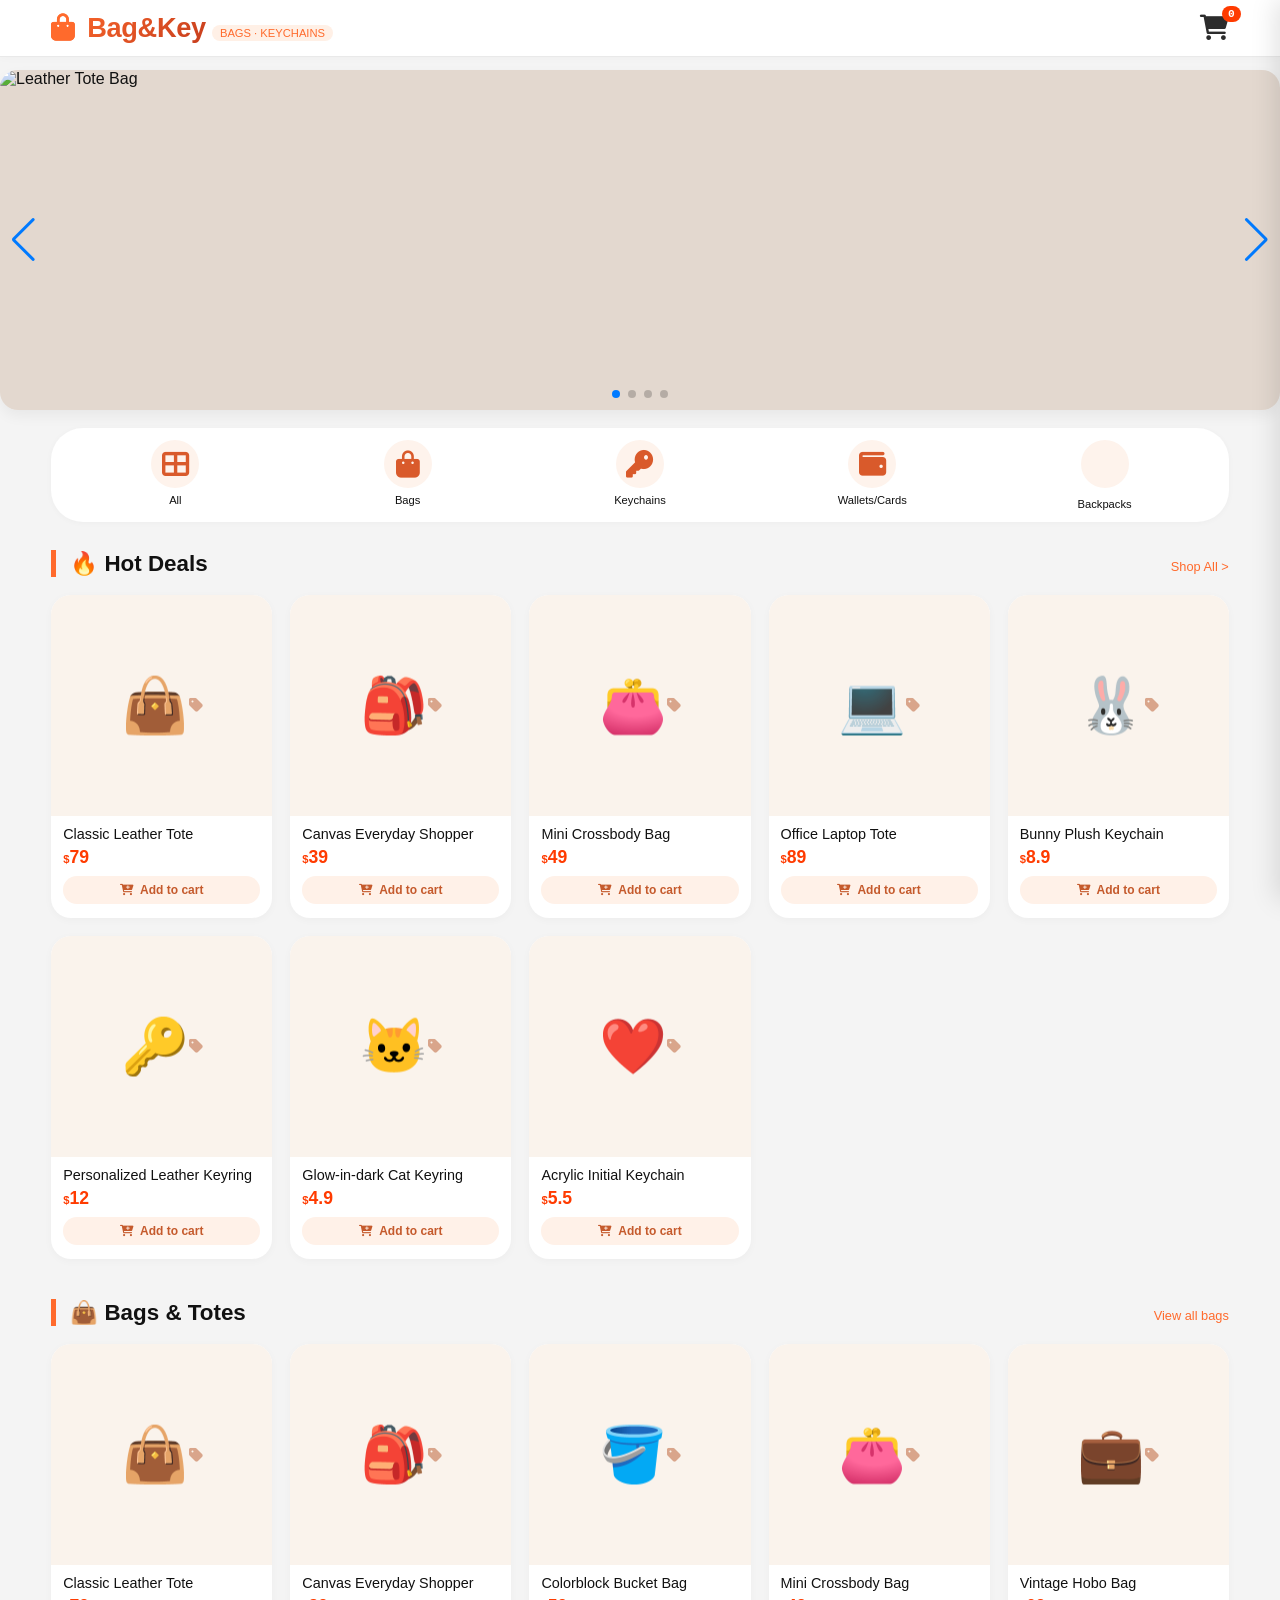
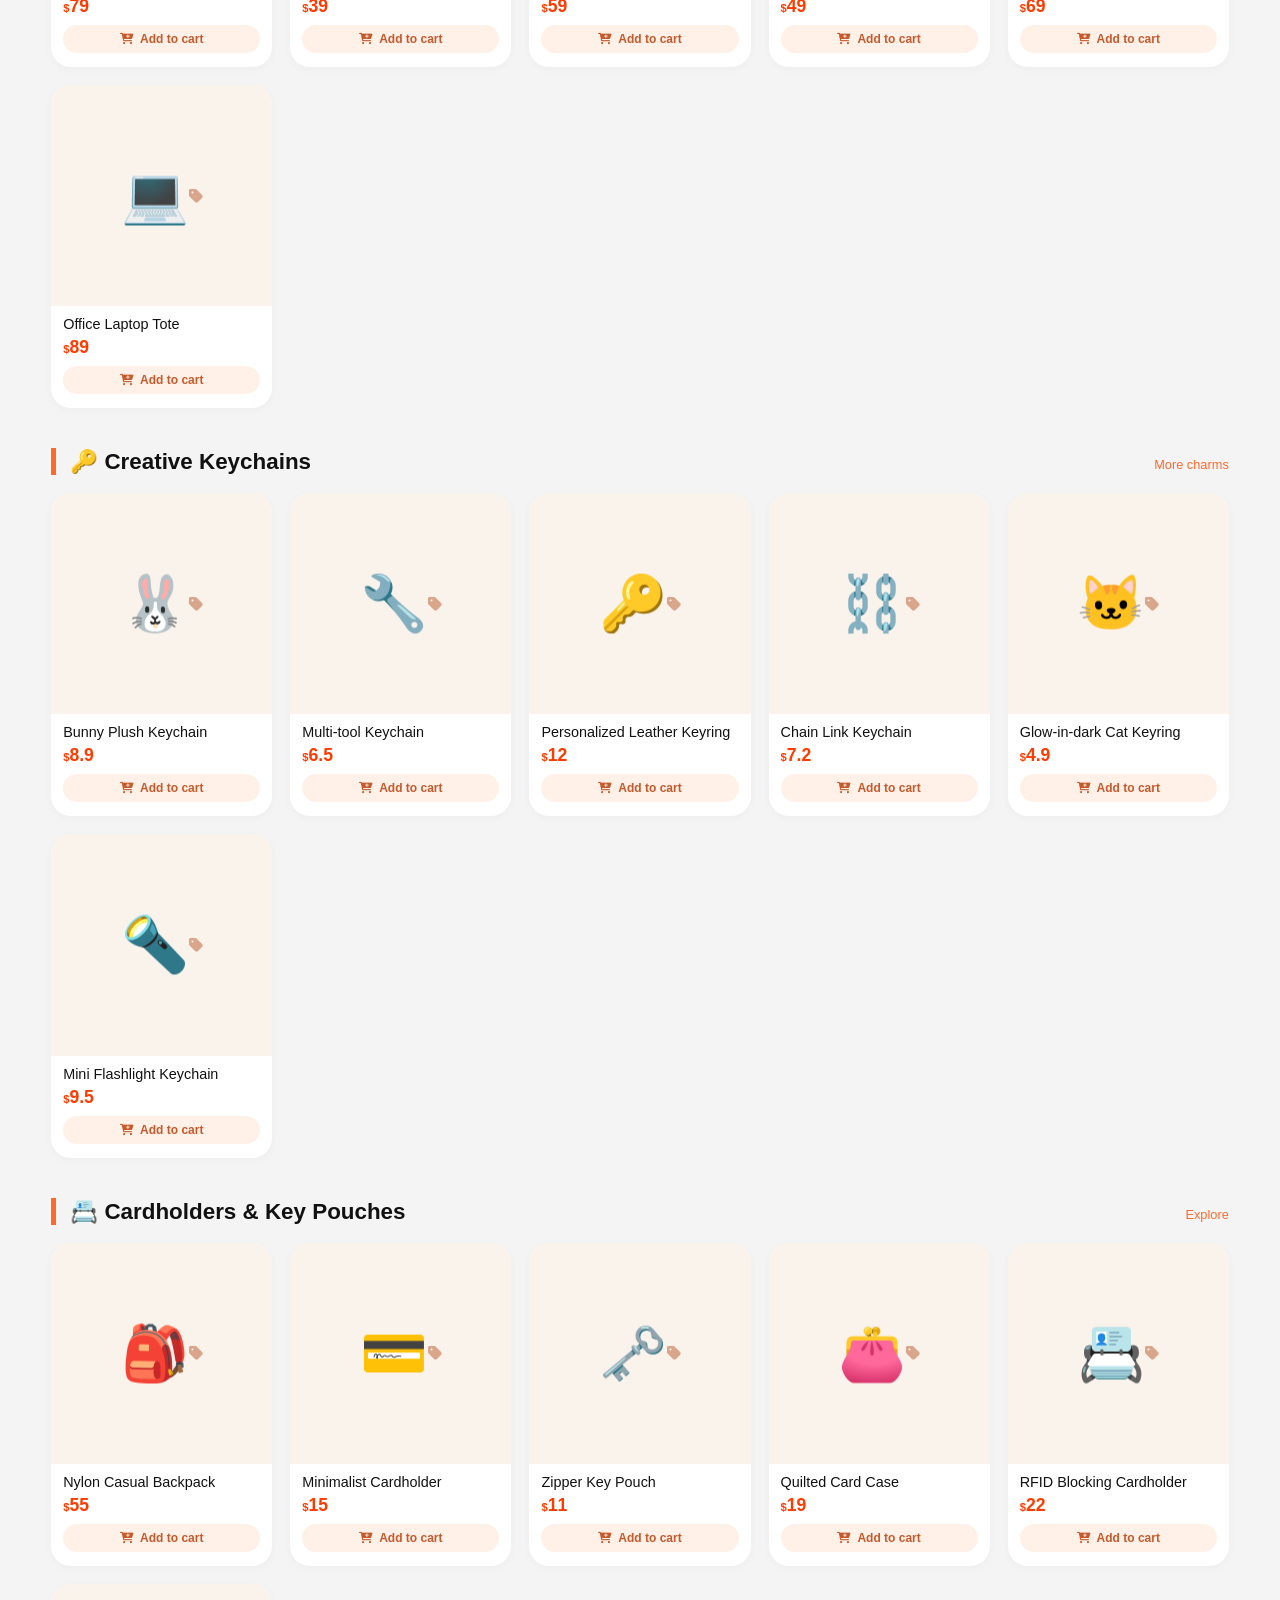
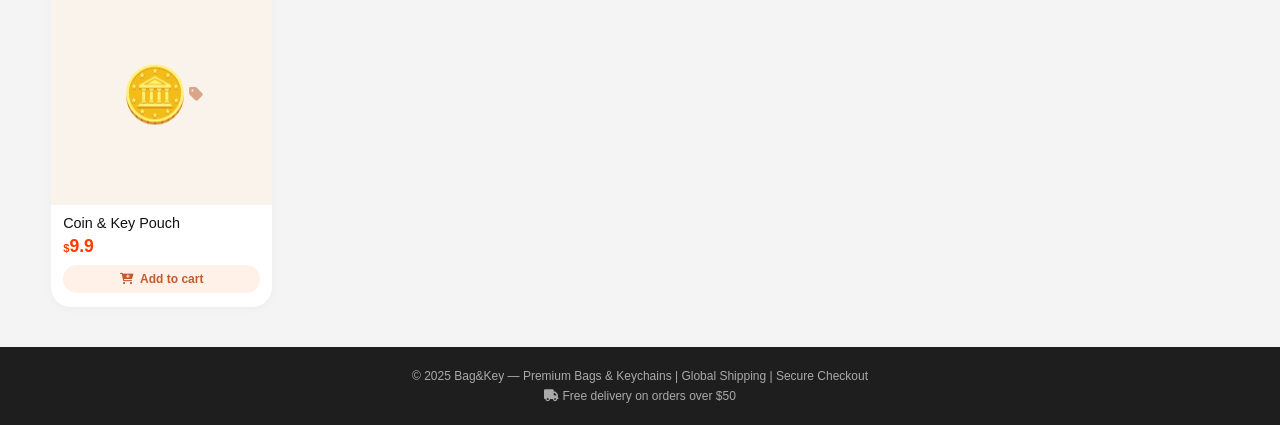
==== commit f2f20950: "Update index.html" ====
--- a/index.html
+++ b/index.html
@@ -1,654 +1,668 @@
 <!DOCTYPE html>
-<html lang="zh-CN">
+<html lang="en">
 <head>
     <meta charset="UTF-8">
     <meta name="viewport" content="width=device-width, initial-scale=1.0, user-scalable=yes">
-    <title>袋袋与钥匙精品馆 | 时尚包袋 & 创意钥匙扣</title>
-    <!-- 引入 Font Awesome 6 免费图标库 -->
+    <title>Bag & Key | Premium Bags, Keychains & Accessories</title>
+    <!-- Font Awesome 6 (free icons) -->
     <link rel="stylesheet" href="https://cdnjs.cloudflare.com/ajax/libs/font-awesome/6.0.0-beta3/css/all.min.css">
+    <!-- Swiper CSS for Carousel -->
+    <link rel="stylesheet" href="https://cdn.jsdelivr.net/npm/swiper@11/swiper-bundle.min.css" />
     <style>
         * {
             margin: 0;
             padding: 0;
             box-sizing: border-box;
-            font-family: 'Segoe UI', Roboto, 'Helvetica Neue', sans-serif;
+            font-family: 'Inter', -apple-system, 'Segoe UI', Roboto, Helvetica, Arial, sans-serif;
         }
 
         body {
-            background-color: #f9f6f0;
-            color: #2d2a24;
-        }
-
-        /* 顶部导航栏 */
-        .navbar {
+            background-color: #f4f4f4;
+            color: #111;
+        }
+
+        /* Taobao-style header */
+        .top-header {
+            background: #fff;
+            border-bottom: 1px solid #e9e9e9;
+            padding: 0.75rem 4%;
             display: flex;
             justify-content: space-between;
             align-items: center;
-            padding: 1rem 5%;
-            background-color: #fff;
-            box-shadow: 0 4px 15px rgba(0, 0, 0, 0.03);
+            flex-wrap: wrap;
             position: sticky;
             top: 0;
             z-index: 1000;
-            border-bottom: 1px solid #eee;
-            flex-wrap: wrap;
-        }
-
+            box-shadow: 0 2px 8px rgba(0,0,0,0.02);
+        }
+        .logo-area {
+            display: flex;
+            align-items: baseline;
+            gap: 6px;
+        }
         .logo {
             font-size: 1.7rem;
             font-weight: 700;
-            letter-spacing: -0.5px;
-            background: linear-gradient(135deg, #b87c4f, #5e2e1c);
+            background: linear-gradient(135deg, #ff6a2c, #c73e1d);
             -webkit-background-clip: text;
             background-clip: text;
             color: transparent;
+            letter-spacing: -0.3px;
         }
         .logo i {
-            color: #b87c4f;
+            color: #ff6a2c;
             background: none;
-            -webkit-background-clip: unset;
-            background-clip: unset;
             margin-right: 5px;
         }
-
-        .nav-links {
-            display: flex;
-            gap: 2rem;
-            align-items: center;
-        }
-        .nav-links a {
-            text-decoration: none;
-            color: #3e3a35;
+        .tagline {
+            font-size: 0.7rem;
+            color: #ff6a2c;
+            background: #fff0e6;
+            padding: 2px 8px;
+            border-radius: 40px;
             font-weight: 500;
-            transition: color 0.2s;
-        }
-        .nav-links a:hover {
-            color: #b87c4f;
         }
         .cart-icon {
             position: relative;
             cursor: pointer;
-            font-size: 1.5rem;
-        }
-        .cart-count {
+            font-size: 1.6rem;
+            color: #2c2c2c;
+            transition: 0.1s;
+        }
+        .cart-badge {
             position: absolute;
-            top: -10px;
+            top: -8px;
             right: -12px;
-            background-color: #b87c4f;
+            background: #ff3b00;
             color: white;
             font-size: 0.7rem;
             font-weight: bold;
-            border-radius: 50%;
+            border-radius: 30px;
             padding: 2px 6px;
             min-width: 18px;
             text-align: center;
-        }
-
-        /* 主横幅 */
-        .hero {
-            background: linear-gradient(120deg, #f3ede7, #fff1e4);
-            padding: 3rem 5%;
+            font-family: monospace;
+        }
+
+        /* Swiper carousel (real product banner) */
+        .swiper-container {
+            max-width: 1400px;
+            margin: 0.8rem auto 0;
+            border-radius: 18px;
+            overflow: hidden;
+            box-shadow: 0 6px 14px rgba(0,0,0,0.05);
+        }
+        .swiper-slide img {
+            width: 100%;
+            height: 340px;
+            object-fit: cover;
+            background: #e3d8cf;
+            display: block;
+        }
+        @media (max-width: 768px) {
+            .swiper-slide img { height: 180px; }
+        }
+
+        /* category tabs (like taobao grid) */
+        .category-strip {
+            display: flex;
+            flex-wrap: wrap;
+            justify-content: space-around;
+            background: white;
+            margin: 18px 4% 24px;
+            padding: 12px 8px;
+            border-radius: 32px;
+            box-shadow: 0 1px 6px rgba(0,0,0,0.03);
+        }
+        .cat-tile {
             text-align: center;
-            border-bottom: 1px solid #e9e0d6;
-        }
-        .hero h1 {
-            font-size: 2.5rem;
+            min-width: 70px;
+            cursor: pointer;
+            transition: transform 0.1s;
+        }
+        .cat-tile i {
+            font-size: 1.7rem;
+            background: #fef3ec;
+            padding: 12px;
+            border-radius: 50%;
+            color: #d95a2b;
+            width: 48px;
+            height: 48px;
+            display: inline-flex;
+            align-items: center;
+            justify-content: center;
+        }
+        .cat-tile span {
+            display: block;
+            font-size: 0.7rem;
+            font-weight: 500;
+            margin-top: 6px;
+        }
+
+        /* section styles */
+        .section {
+            margin: 28px 4% 40px;
+        }
+        .section-header {
+            display: flex;
+            justify-content: space-between;
+            align-items: baseline;
+            margin-bottom: 18px;
+            border-left: 5px solid #ff6a2c;
+            padding-left: 14px;
+        }
+        .section-header h2 {
+            font-size: 1.4rem;
             font-weight: 600;
-            color: #4a2c1c;
-        }
-        .hero p {
-            font-size: 1.1rem;
-            margin-top: 0.8rem;
-            color: #6b4f38;
-            max-width: 700px;
-            margin-left: auto;
-            margin-right: auto;
-        }
-
-        /* 商品网格区 */
-        .products-section {
-            padding: 3rem 5%;
-        }
-        .section-title {
-            font-size: 1.8rem;
-            margin-bottom: 2rem;
-            border-left: 5px solid #b87c4f;
-            padding-left: 1rem;
+        }
+        .more-link {
+            color: #ff6a2c;
+            font-size: 0.8rem;
             font-weight: 500;
         }
-        .products-grid {
+
+        /* product grid (responsive) */
+        .product-grid {
             display: grid;
-            grid-template-columns: repeat(auto-fill, minmax(280px, 1fr));
-            gap: 2rem;
+            grid-template-columns: repeat(auto-fill, minmax(190px, 1fr));
+            gap: 18px;
         }
         .product-card {
             background: white;
-            border-radius: 24px;
+            border-radius: 20px;
             overflow: hidden;
-            box-shadow: 0 12px 25px rgba(0, 0, 0, 0.05);
-            transition: transform 0.25s ease, box-shadow 0.3s;
-            cursor: default;
+            transition: all 0.2s ease;
+            box-shadow: 0 2px 8px rgba(0,0,0,0.03);
+            cursor: pointer;
         }
         .product-card:hover {
-            transform: translateY(-6px);
-            box-shadow: 0 20px 30px rgba(0, 0, 0, 0.1);
+            transform: translateY(-4px);
+            box-shadow: 0 15px 25px rgba(0,0,0,0.07);
         }
         .product-img {
             width: 100%;
-            height: 260px;
-            background-color: #f5efe8;
+            aspect-ratio: 1 / 1;
+            background: #faf3ec;
             display: flex;
             align-items: center;
             justify-content: center;
-            font-size: 4rem;
-            color: #aa7a58;
+            font-size: 3.4rem;
+            color: #b95a2c;
         }
         .product-info {
-            padding: 1.2rem 1.2rem 1.5rem;
+            padding: 10px 12px 14px;
         }
         .product-title {
-            font-size: 1.25rem;
+            font-size: 0.9rem;
+            font-weight: 500;
+            margin-bottom: 5px;
+            white-space: nowrap;
+            overflow: hidden;
+            text-overflow: ellipsis;
+        }
+        .product-price {
+            color: #ff3b00;
+            font-weight: 700;
+            font-size: 1.1rem;
+        }
+        .price-symbol {
+            font-size: 0.7rem;
+        }
+        .add-cart-btn {
+            background: #fff1e8;
+            border: none;
+            width: 100%;
+            margin-top: 8px;
+            padding: 7px 0;
+            border-radius: 40px;
+            font-size: 0.75rem;
             font-weight: 600;
-            margin-bottom: 0.4rem;
-        }
-        .product-category {
-            font-size: 0.8rem;
-            color: #aa7a58;
-            text-transform: uppercase;
-            letter-spacing: 1px;
-            margin-bottom: 0.6rem;
-        }
-        .product-price {
-            font-size: 1.3rem;
-            font-weight: 700;
-            color: #5e2e1c;
-            margin: 0.5rem 0;
-        }
-        .add-to-cart {
-            background-color: #b87c4f;
-            border: none;
-            color: white;
-            padding: 0.7rem 1rem;
-            width: 100%;
-            border-radius: 60px;
-            font-size: 0.9rem;
-            font-weight: 600;
+            color: #c55a2c;
             display: flex;
             align-items: center;
             justify-content: center;
-            gap: 8px;
+            gap: 6px;
+            transition: 0.2s;
             cursor: pointer;
-            transition: background 0.2s;
-            margin-top: 0.5rem;
-        }
-        .add-to-cart:hover {
-            background-color: #8f5e3a;
-        }
-
-        /* 购物车侧边栏 */
+        }
+        .add-cart-btn:hover {
+            background: #ffe0d0;
+        }
+
+        /* Shopping Cart Sidebar (real style) */
         .cart-overlay {
             position: fixed;
             top: 0;
             left: 0;
             width: 100%;
             height: 100%;
-            background-color: rgba(0,0,0,0.4);
-            z-index: 1100;
+            background: rgba(0,0,0,0.4);
+            z-index: 1190;
             visibility: hidden;
             opacity: 0;
-            transition: all 0.3s;
+            transition: 0.2s;
         }
         .cart-overlay.open {
             visibility: visible;
             opacity: 1;
         }
-        .cart-sidebar {
+        .cart-panel {
             position: fixed;
+            right: -400px;
             top: 0;
-            right: -400px;
             width: 100%;
             max-width: 400px;
             height: 100%;
             background: white;
             z-index: 1200;
-            box-shadow: -5px 0 20px rgba(0,0,0,0.1);
-            transition: right 0.3s ease;
+            box-shadow: -4px 0 25px rgba(0,0,0,0.12);
+            transition: right 0.25s ease;
             display: flex;
             flex-direction: column;
         }
-        .cart-sidebar.open {
+        .cart-panel.open {
             right: 0;
         }
         .cart-header {
+            padding: 18px 20px;
+            border-bottom: 1px solid #eee;
             display: flex;
             justify-content: space-between;
-            align-items: center;
-            padding: 1.5rem;
-            border-bottom: 1px solid #eee;
-            font-size: 1.3rem;
-            font-weight: 600;
-        }
-        .close-cart {
-            background: none;
-            border: none;
-            font-size: 1.5rem;
-            cursor: pointer;
-            color: #6b4f38;
-        }
-        .cart-items {
+            font-weight: 700;
+            font-size: 1.2rem;
+            background: white;
+        }
+        .cart-items-list {
             flex: 1;
             overflow-y: auto;
-            padding: 1rem 1.5rem;
+            padding: 15px 16px;
         }
         .cart-item {
             display: flex;
-            justify-content: space-between;
+            gap: 12px;
+            margin-bottom: 20px;
             align-items: center;
-            margin-bottom: 1rem;
-            padding-bottom: 0.8rem;
-            border-bottom: 1px solid #f0e6de;
+        }
+        .cart-item-img {
+            width: 58px;
+            height: 58px;
+            background: #f5ede5;
+            border-radius: 16px;
+            display: flex;
+            align-items: center;
+            justify-content: center;
+            font-size: 1.8rem;
         }
         .cart-item-info {
             flex: 1;
         }
-        .cart-item-title {
-            font-weight: 600;
+        .cart-item-name {
+            font-size: 0.85rem;
+            font-weight: 500;
         }
         .cart-item-price {
             font-size: 0.8rem;
-            color: #8f5e3a;
+            color: #ff3b00;
+            font-weight: 500;
         }
         .cart-item-actions {
             display: flex;
             align-items: center;
-            gap: 10px;
+            gap: 8px;
         }
         .cart-item-actions button {
-            background-color: #f0e2d8;
+            background: #f1f1f1;
             border: none;
-            width: 26px;
-            height: 26px;
-            border-radius: 26px;
+            width: 28px;
+            height: 28px;
+            border-radius: 28px;
             font-weight: bold;
             cursor: pointer;
             transition: 0.1s;
         }
-        .cart-item-actions span {
-            min-width: 20px;
-            text-align: center;
-        }
         .cart-footer {
-            padding: 1.5rem;
+            padding: 16px 18px;
             border-top: 1px solid #eee;
-            background: #fffaf5;
-        }
-        .cart-total {
+            background: #fefaf7;
+        }
+        .total-row {
             display: flex;
             justify-content: space-between;
             font-weight: 700;
-            font-size: 1.2rem;
-            margin-bottom: 1rem;
+            font-size: 1.1rem;
+            margin-bottom: 14px;
         }
         .checkout-btn {
-            background-color: #5e2e1c;
+            background: #ff6a2c;
             width: 100%;
-            padding: 0.8rem;
+            border: none;
+            padding: 12px;
+            border-radius: 40px;
             color: white;
-            border: none;
-            border-radius: 60px;
+            font-weight: 700;
             font-size: 1rem;
-            font-weight: bold;
             cursor: pointer;
-            transition: 0.2s;
-        }
-        .checkout-btn:hover {
-            background-color: #3e2418;
         }
         .empty-cart {
             text-align: center;
-            color: #aa9c8e;
-            margin-top: 2rem;
-        }
-
-        /* 底部 */
-        .footer {
-            background-color: #2d2a24;
-            color: #d9cdbc;
+            color: #aaa;
+            padding: 40px 0;
+        }
+        footer {
+            background: #1e1e1e;
+            color: #aaa;
             text-align: center;
-            padding: 2rem;
-            margin-top: 3rem;
-            font-size: 0.85rem;
-        }
-
-        /* 响应式 */
-        @media (max-width: 640px) {
-            .navbar {
-                flex-direction: column;
-                gap: 10px;
-            }
-            .hero h1 {
-                font-size: 1.8rem;
-            }
-            .products-grid {
-                gap: 1rem;
-            }
-        }
-        button {
-            cursor: pointer;
-        }
-        i, .fas, .far {
-            pointer-events: none;
+            padding: 22px;
+            margin-top: 30px;
+            font-size: 0.75rem;
+        }
+        @media (max-width: 550px) {
+            .cart-panel { max-width: 100%; right: -100%;}
+            .product-grid { gap: 12px; }
+            .product-title { font-size: 0.8rem; }
         }
     </style>
 </head>
 <body>
 
-<header>
-    <div class="navbar">
-        <div class="logo">
-            <i class="fas fa-bag-shopping"></i> 袋袋与钥匙·精品馆
+<div class="top-header">
+    <div class="logo-area">
+        <div class="logo"><i class="fas fa-bag-shopping"></i> Bag&Key</div>
+        <div class="tagline">BAGS · KEYCHAINS</div>
+    </div>
+    <div class="cart-icon" id="cartIconBtn">
+        <i class="fas fa-shopping-cart"></i>
+        <span class="cart-badge" id="globalCartCount">0</span>
+    </div>
+</div>
+
+<!-- Carousel (real product banners) -->
+<div class="swiper-container swiper">
+    <div class="swiper-wrapper">
+        <div class="swiper-slide"><img src="https://picsum.photos/id/20/1200/400" alt="Leather Tote Bag"></div>
+        <div class="swiper-slide"><img src="https://picsum.photos/id/26/1200/400" alt="Designer Keychains"></div>
+        <div class="swiper-slide"><img src="https://picsum.photos/id/42/1200/400" alt="Crossbody Bags"></div>
+        <div class="swiper-slide"><img src="https://picsum.photos/id/30/1200/400" alt="Keyring Collection"></div>
+    </div>
+    <div class="swiper-pagination"></div>
+    <div class="swiper-button-next"></div>
+    <div class="swiper-button-prev"></div>
+</div>
+
+<!-- Category quick tabs (real taobao style) -->
+<div class="category-strip">
+    <div class="cat-tile" data-cat="all"><i class="fas fa-th-large"></i><span>All</span></div>
+    <div class="cat-tile" data-cat="bags"><i class="fas fa-bag-shopping"></i><span>Bags</span></div>
+    <div class="cat-tile" data-cat="keychains"><i class="fas fa-key"></i><span>Keychains</span></div>
+    <div class="cat-tile" data-cat="wallets"><i class="fas fa-wallet"></i><span>Wallets/Cards</span></div>
+    <div class="cat-tile" data-cat="backpacks"><i class="fas fa-backpack"></i><span>Backpacks</span></div>
+</div>
+
+<!-- HOT DEALS Section -->
+<div class="section" id="hotSection">
+    <div class="section-header">
+        <h2>🔥 Hot Deals</h2>
+        <span class="more-link">Shop All &gt;</span>
+    </div>
+    <div class="product-grid" id="hotProductsGrid"></div>
+</div>
+
+<!-- Bags Collection -->
+<div class="section" id="bagSection">
+    <div class="section-header">
+        <h2>👜 Bags & Totes</h2>
+        <span class="more-link">View all bags</span>
+    </div>
+    <div class="product-grid" id="bagProductsGrid"></div>
+</div>
+
+<!-- Keychains & Accessories -->
+<div class="section" id="keySection">
+    <div class="section-header">
+        <h2>🔑 Creative Keychains</h2>
+        <span class="more-link">More charms</span>
+    </div>
+    <div class="product-grid" id="keyProductsGrid"></div>
+</div>
+
+<!-- Card Holders & Small Leather Goods -->
+<div class="section" id="accessorySection">
+    <div class="section-header">
+        <h2>📇 Cardholders & Key Pouches</h2>
+        <span class="more-link">Explore</span>
+    </div>
+    <div class="product-grid" id="accessoryGrid"></div>
+</div>
+
+<footer>
+    <p>© 2025 Bag&Key — Premium Bags & Keychains | Global Shipping | Secure Checkout</p>
+    <p style="margin-top: 6px;"><i class="fas fa-truck"></i> Free delivery on orders over $50</p>
+</footer>
+
+<!-- Cart Sidebar -->
+<div class="cart-overlay" id="cartOverlay"></div>
+<div class="cart-panel" id="cartPanel">
+    <div class="cart-header">
+        <span><i class="fas fa-shopping-bag"></i> My Cart</span>
+        <button id="closeCartBtn" style="background:none; border:none; font-size:1.6rem; cursor:pointer;">&times;</button>
+    </div>
+    <div class="cart-items-list" id="cartItemsList">
+        <div class="empty-cart">Your cart is empty.</div>
+    </div>
+    <div class="cart-footer">
+        <div class="total-row">
+            <span>Total</span>
+            <span id="cartTotalAmount">$0</span>
         </div>
-        <div class="nav-links">
-            <a href="#">首页</a>
-            <a href="#">包袋系列</a>
-            <a href="#">钥匙扣系列</a>
-            <div class="cart-icon" id="cartIcon">
-                <i class="fas fa-shopping-cart"></i>
-                <span class="cart-count" id="cartCount">0</span>
-            </div>
-        </div>
-    </div>
-</header>
-
-<main>
-    <div class="hero">
-        <h1>每一只包袋，每一枚钥匙扣</h1>
-        <p>匠心设计 · 轻盈出行 · 精致生活<br>从通勤托特到趣味钥匙扣，发现日常美感</p>
-    </div>
-
-    <div class="products-section">
-        <div class="section-title">✨ 精选好物</div>
-        <div class="products-grid" id="productsGrid"></div>
-    </div>
-</main>
-
-<footer class="footer">
-    <p>© 2025 袋袋与钥匙精品馆 | 用心挑选每一件随身好物</p>
-    <p style="margin-top: 8px;"><i class="fas fa-key"></i> 包袋 · 钥匙扣 · 卡包 · 挂饰</p>
-</footer>
-
-<!-- 购物车侧边栏 -->
-<div class="cart-overlay" id="cartOverlay"></div>
-<div class="cart-sidebar" id="cartSidebar">
-    <div class="cart-header">
-        <span><i class="fas fa-shopping-bag"></i> 购物车</span>
-        <button class="close-cart" id="closeCartBtn">&times;</button>
-    </div>
-    <div class="cart-items" id="cartItemsContainer">
-        <!-- 动态渲染购物车内容 -->
-        <div class="empty-cart">购物车空空如也，挑点宝贝吧~</div>
-    </div>
-    <div class="cart-footer">
-        <div class="cart-total">
-            <span>总计</span>
-            <span id="cartTotalPrice">¥0</span>
-        </div>
-        <button class="checkout-btn" id="checkoutBtn">去结算 <i class="fas fa-arrow-right"></i></button>
+        <button class="checkout-btn" id="checkoutActionBtn">Checkout <i class="fas fa-arrow-right"></i></button>
     </div>
 </div>
 
+<script src="https://cdn.jsdelivr.net/npm/swiper@11/swiper-bundle.min.js"></script>
 <script>
-    // ---------- 商品数据 (包和钥匙扣之类) ----------
-    const products = [
-        { id: 1, name: "复古牛皮托特包", category: "大容量包袋", price: 399, icon: "fas fa-briefcase", imgEmoji: "👜" },
-        { id: 2, name: "轻便帆布单肩包", category: "休闲包", price: 129, icon: "fas fa-shopping-bag", imgEmoji: "🎒" },
-        { id: 3, name: "法式斜挎小方包", category: "时尚包袋", price: 259, icon: "fas fa-purse", imgEmoji: "👛" },
-        { id: 4, name: "极简牛皮卡包/钥匙包", category: "钥匙包/卡包", price: 69, icon: "fas fa-credit-card", imgEmoji: "💳" },
-        { id: 5, name: "动物萌宠钥匙扣", category: "创意钥匙扣", price: 29, icon: "fas fa-paw", imgEmoji: "🐱" },
-        { id: 6, name: "金属流苏钥匙挂件", category: "钥匙扣", price: 39, icon: "fas fa-key", imgEmoji: "🔑" },
-        { id: 7, name: "拼色水桶包", category: "通勤包", price: 329, icon: "fas fa-bag-shopping", imgEmoji: "🪣" },
-        { id: 8, name: "多功能钥匙+AirTag挂绳", category: "智能钥匙扣", price: 49, icon: "fas fa-tag", imgEmoji: "🏷️" }
+    // ---------- MASSIVE PRODUCT DATABASE (bags, keychains, wallets, backpacks) ----------
+    const productsDB = [
+        // Bags
+        { id: 101, name: "Classic Leather Tote", category: "bags", sub: "tote", price: 79, hot: true, imgIcon: "👜", sales: 1340 },
+        { id: 102, name: "Canvas Everyday Shopper", category: "bags", sub: "shopper", price: 39, hot: true, imgIcon: "🎒", sales: 2100 },
+        { id: 103, name: "Colorblock Bucket Bag", category: "bags", sub: "bucket", price: 59, hot: false, imgIcon: "🪣", sales: 890 },
+        { id: 104, name: "Mini Crossbody Bag", category: "bags", sub: "crossbody", price: 49, hot: true, imgIcon: "👛", sales: 1760 },
+        { id: 105, name: "Nylon Casual Backpack", category: "backpacks", sub: "backpack", price: 55, hot: false, imgIcon: "🎒", sales: 670 },
+        { id: 106, name: "Vintage Hobo Bag", category: "bags", sub: "hobo", price: 69, hot: false, imgIcon: "💼", sales: 530 },
+        { id: 107, name: "Office Laptop Tote", category: "bags", sub: "tote", price: 89, hot: true, imgIcon: "💻", sales: 1450 },
+        { id: 108, name: "Quilted Shoulder Bag", category: "bags", sub: "shoulder", price: 65, hot: false, imgIcon: "🫧", sales: 980 },
+        // Keychains
+        { id: 201, name: "Bunny Plush Keychain", category: "keychains", sub: "plush", price: 8.9, hot: true, imgIcon: "🐰", sales: 3420 },
+        { id: 202, name: "Multi-tool Keychain", category: "keychains", sub: "tool", price: 6.5, hot: false, imgIcon: "🔧", sales: 1120 },
+        { id: 203, name: "Personalized Leather Keyring", category: "keychains", sub: "leather", price: 12, hot: true, imgIcon: "🔑", sales: 1940 },
+        { id: 204, name: "Chain Link Keychain", category: "keychains", sub: "chain", price: 7.2, hot: false, imgIcon: "⛓️", sales: 880 },
+        { id: 205, name: "Glow-in-dark Cat Keyring", category: "keychains", sub: "glow", price: 4.9, hot: true, imgIcon: "🐱", sales: 2890 },
+        { id: 206, name: "Mini Flashlight Keychain", category: "keychains", sub: "gadget", price: 9.5, hot: false, imgIcon: "🔦", sales: 670 },
+        { id: 207, name: "Acrylic Initial Keychain", category: "keychains", sub: "personal", price: 5.5, hot: true, imgIcon: "❤️", sales: 2100 },
+        // Wallets & cardholders
+        { id: 301, name: "Minimalist Cardholder", category: "wallets", sub: "card", price: 15, hot: true, imgIcon: "💳", sales: 1870 },
+        { id: 302, name: "Zipper Key Pouch", category: "wallets", sub: "keypouch", price: 11, hot: false, imgIcon: "🗝️", sales: 990 },
+        { id: 303, name: "Quilted Card Case", category: "wallets", sub: "card", price: 19, hot: true, imgIcon: "👛", sales: 1420 },
+        { id: 304, name: "RFID Blocking Cardholder", category: "wallets", sub: "secure", price: 22, hot: false, imgIcon: "📇", sales: 760 },
+        { id: 305, name: "Coin & Key Pouch", category: "wallets", sub: "pouch", price: 9.9, hot: false, imgIcon: "🪙", sales: 1340 },
+        // Backpacks
+        { id: 401, name: "Lightweight School Backpack", category: "backpacks", sub: "school", price: 34, hot: false, imgIcon: "🎒", sales: 870 },
+        { id: 402, name: "Travel Laptop Backpack", category: "backpacks", sub: "travel", price: 59, hot: true, imgIcon: "🧳", sales: 1280 },
+        { id: 403, name: "Hiking Casual Backpack", category: "backpacks", sub: "outdoor", price: 47, hot: false, imgIcon: "⛰️", sales: 550 },
+        // extra keychains & gift sets
+        { id: 501, name: "Couple Heart Keyrings", category: "keychains", sub: "gift", price: 13, hot: true, imgIcon: "💕", sales: 2390 },
+        { id: 502, name: "Astronaut Space Keychain", category: "keychains", sub: "creative", price: 6.8, hot: false, imgIcon: "🚀", sales: 1270 },
     ];
 
-    // 购物车数据结构 { id, name, price, quantity }
     let cart = [];
 
-    // 获取DOM元素
-    const productsGrid = document.getElementById('productsGrid');
-    const cartCountSpan = document.getElementById('cartCount');
-    const cartItemsContainer = document.getElementById('cartItemsContainer');
-    const cartTotalPriceSpan = document.getElementById('cartTotalPrice');
-    const cartOverlay = document.getElementById('cartOverlay');
-    const cartSidebar = document.getElementById('cartSidebar');
-    const openCartIcon = document.getElementById('cartIcon');
+    // DOM references
+    const hotGrid = document.getElementById('hotProductsGrid');
+    const bagGrid = document.getElementById('bagProductsGrid');
+    const keyGrid = document.getElementById('keyProductsGrid');
+    const accessoryGrid = document.getElementById('accessoryGrid');
+    const globalCartSpan = document.getElementById('globalCartCount');
+    const cartListDiv = document.getElementById('cartItemsList');
+    const cartTotalSpan = document.getElementById('cartTotalAmount');
+    const cartPanel = document.getElementById('cartPanel');
+    const overlay = document.getElementById('cartOverlay');
+    const openCartBtn = document.getElementById('cartIconBtn');
     const closeCartBtn = document.getElementById('closeCartBtn');
-    const checkoutBtn = document.getElementById('checkoutBtn');
-
-    // 辅助函数：保存购物车到localStorage (可选)
-    function saveCartToLocal() {
-        localStorage.setItem('bagKeyCart', JSON.stringify(cart));
-    }
-
+    const checkoutBtn = document.getElementById('checkoutActionBtn');
+
+    // Helper: save & load cart
+    function saveCartToLocal() { localStorage.setItem('bagkey_cart', JSON.stringify(cart)); }
     function loadCartFromLocal() {
-        const stored = localStorage.getItem('bagKeyCart');
-        if(stored) {
-            try {
-                cart = JSON.parse(stored);
-                // 保证每个项目有quantity字段，如果不合法重置
-                if(!Array.isArray(cart)) cart = [];
-                cart = cart.filter(item => item && typeof item.id === 'number' && item.quantity > 0);
-            } catch(e) { cart = []; }
-        } else {
-            cart = [];
-        }
+        const stored = localStorage.getItem('bagkey_cart');
+        if(stored) { try { cart = JSON.parse(stored); if(!Array.isArray(cart)) cart = []; } catch(e) { cart = []; } }
+        else cart = [];
         renderCartUI();
         updateCartCount();
-        saveCartToLocal();
-    }
-
-    // 更新顶部购物车数量
+    }
+
     function updateCartCount() {
-        const totalItems = cart.reduce((sum, item) => sum + item.quantity, 0);
-        cartCountSpan.innerText = totalItems;
-    }
-
-    // 计算总价
-    function computeTotal() {
-        return cart.reduce((sum, item) => sum + (item.price * item.quantity), 0);
-    }
-
-    // 渲染购物车侧边栏列表
+        const totalItems = cart.reduce((sum, i) => sum + i.quantity, 0);
+        globalCartSpan.innerText = totalItems;
+    }
+    function computeTotal() { return cart.reduce((sum, i) => sum + (i.price * i.quantity), 0); }
+
     function renderCartUI() {
-        if(!cartItemsContainer) return;
+        if(!cartListDiv) return;
         if(cart.length === 0) {
-            cartItemsContainer.innerHTML = `<div class="empty-cart"><i class="fas fa-store"></i> 购物车空空如也，挑点宝贝吧~</div>`;
-            cartTotalPriceSpan.innerText = `¥0`;
+            cartListDiv.innerHTML = '<div class="empty-cart"><i class="fas fa-store"></i> Your cart is empty. Add some goodies!</div>';
+            cartTotalSpan.innerText = '$0';
             return;
         }
-
-        let itemsHtml = '';
+        let html = '';
         cart.forEach(item => {
-            itemsHtml += `
+            const prod = productsDB.find(p => p.id === item.id);
+            const icon = prod ? prod.imgIcon : '🛍️';
+            html += `
                 <div class="cart-item" data-id="${item.id}">
+                    <div class="cart-item-img">${icon}</div>
                     <div class="cart-item-info">
-                        <div class="cart-item-title">${escapeHtml(item.name)}</div>
-                        <div class="cart-item-price">¥${item.price}</div>
+                        <div class="cart-item-name">${escapeHtml(item.name)}</div>
+                        <div class="cart-item-price">$${item.price}</div>
                     </div>
                     <div class="cart-item-actions">
-                        <button class="decr-item" data-id="${item.id}">-</button>
+                        <button class="cart-dec" data-id="${item.id}">-</button>
                         <span>${item.quantity}</span>
-                        <button class="incr-item" data-id="${item.id}">+</button>
-                        <button class="remove-item" data-id="${item.id}" style="background:transparent; width:auto; font-size:1.1rem;">🗑️</button>
+                        <button class="cart-inc" data-id="${item.id}">+</button>
+                        <button class="cart-del" data-id="${item.id}" style="background:#f3e1d6;">🗑️</button>
                     </div>
                 </div>
             `;
         });
-        cartItemsContainer.innerHTML = itemsHtml;
-        const total = computeTotal();
-        cartTotalPriceSpan.innerText = `¥${total}`;
-
-        // 绑定购物车内按钮事件
-        document.querySelectorAll('.decr-item').forEach(btn => {
-            btn.addEventListener('click', (e) => {
-                const id = parseInt(btn.getAttribute('data-id'));
-                updateItemQuantity(id, -1);
-            });
+        cartListDiv.innerHTML = html;
+        cartTotalSpan.innerText = `$${computeTotal()}`;
+        // attach events
+        document.querySelectorAll('.cart-dec').forEach(btn => {
+            btn.addEventListener('click', (e) => { changeQty(parseInt(btn.dataset.id), -1); });
         });
-        document.querySelectorAll('.incr-item').forEach(btn => {
-            btn.addEventListener('click', (e) => {
-                const id = parseInt(btn.getAttribute('data-id'));
-                updateItemQuantity(id, 1);
-            });
+        document.querySelectorAll('.cart-inc').forEach(btn => {
+            btn.addEventListener('click', (e) => { changeQty(parseInt(btn.dataset.id), 1); });
         });
-        document.querySelectorAll('.remove-item').forEach(btn => {
-            btn.addEventListener('click', (e) => {
-                const id = parseInt(btn.getAttribute('data-id'));
-                removeCartItem(id);
-            });
+        document.querySelectorAll('.cart-del').forEach(btn => {
+            btn.addEventListener('click', (e) => { removeItem(parseInt(btn.dataset.id)); });
         });
     }
 
-    // 更新商品数量
-    function updateItemQuantity(productId, delta) {
-        const index = cart.findIndex(item => item.id === productId);
-        if(index !== -1) {
-            const newQty = cart[index].quantity + delta;
-            if(newQty <= 0) {
-                cart.splice(index,1);
-            } else {
-                cart[index].quantity = newQty;
-            }
+    function changeQty(id, delta) {
+        const idx = cart.findIndex(i => i.id === id);
+        if(idx !== -1) {
+            const newQty = cart[idx].quantity + delta;
+            if(newQty <= 0) cart.splice(idx, 1);
+            else cart[idx].quantity = newQty;
             renderCartUI();
             updateCartCount();
             saveCartToLocal();
-        } else {
-            // 理论上不存在，但兜底
-            if(delta > 0) {
-                const product = products.find(p => p.id === productId);
-                if(product) addToCart(product, 1);
-            }
-        }
-    }
-
-    function removeCartItem(productId) {
-        cart = cart.filter(item => item.id !== productId);
+        }
+    }
+    function removeItem(id) {
+        cart = cart.filter(i => i.id !== id);
         renderCartUI();
         updateCartCount();
         saveCartToLocal();
     }
 
-    // 添加至购物车
-    function addToCart(product, quantity = 1) {
-        const existing = cart.find(item => item.id === product.id);
-        if(existing) {
-            existing.quantity += quantity;
-        } else {
-            cart.push({
-                id: product.id,
-                name: product.name,
-                price: product.price,
-                quantity: quantity
-            });
-        }
+    function addToCart(product, qty = 1) {
+        const existing = cart.find(i => i.id === product.id);
+        if(existing) existing.quantity += qty;
+        else cart.push({ id: product.id, name: product.name, price: product.price, quantity: qty });
         renderCartUI();
         updateCartCount();
         saveCartToLocal();
-        // 轻提示风格 - 无侵入反馈
-        showTemporaryToast(`✨ ${product.name} 已加入购物车`);
-    }
-
-    // 简单toast提醒
-    function showTemporaryToast(msg) {
+        showToast(`✓ ${product.name} added to cart`);
+    }
+
+    function showToast(msg) {
         let toast = document.createElement('div');
         toast.innerText = msg;
         toast.style.position = 'fixed';
-        toast.style.bottom = '20px';
+        toast.style.bottom = '70px';
         toast.style.left = '50%';
         toast.style.transform = 'translateX(-50%)';
-        toast.style.backgroundColor = '#5e2e1c';
-        toast.style.color = 'white';
+        toast.style.backgroundColor = '#2c2c2c';
+        toast.style.color = '#fff';
         toast.style.padding = '10px 20px';
         toast.style.borderRadius = '40px';
-        toast.style.fontSize = '0.9rem';
         toast.style.zIndex = '1300';
-        toast.style.boxShadow = '0 4px 12px rgba(0,0,0,0.2)';
+        toast.style.fontSize = '0.85rem';
         document.body.appendChild(toast);
-        setTimeout(() => {
-            toast.style.opacity = '0';
-            setTimeout(() => toast.remove(), 300);
-        }, 1800);
-    }
-
-    // 渲染商品卡片
-    function renderProducts() {
-        if(!productsGrid) return;
-        productsGrid.innerHTML = '';
-        products.forEach(product => {
+        setTimeout(() => toast.remove(), 1700);
+    }
+
+    // Render product grids
+    function renderProductGrid(container, productArray) {
+        if(!container) return;
+        container.innerHTML = '';
+        productArray.forEach(p => {
             const card = document.createElement('div');
             card.className = 'product-card';
-            // 用emoji + 图标风格展示图片区域
             card.innerHTML = `
-                <div class="product-img">
-                    <span style="font-size: 4rem; display:inline-block;">${product.imgEmoji || '🛍️'}</span>
-                    <i class="${product.icon}" style="font-size: 2.5rem; margin-left: 10px; opacity:0.7;"></i>
-                </div>
+                <div class="product-img">${p.imgIcon || '🛍️'} <i class="fas fa-tag" style="font-size:1rem; opacity:0.5;"></i></div>
                 <div class="product-info">
-                    <div class="product-category">${escapeHtml(product.category)}</div>
-                    <div class="product-title">${escapeHtml(product.name)}</div>
-                    <div class="product-price">¥${product.price}</div>
-                    <button class="add-to-cart" data-id="${product.id}">
-                        <i class="fas fa-cart-plus"></i> 加入购物车
-                    </button>
+                    <div class="product-title">${escapeHtml(p.name)}</div>
+                    <div class="product-price"><span class="price-symbol">$</span>${p.price}</div>
+                    <button class="add-cart-btn" data-id="${p.id}"><i class="fas fa-cart-plus"></i> Add to cart</button>
                 </div>
             `;
-            productsGrid.appendChild(card);
+            container.appendChild(card);
         });
-        // 绑定所有加入购物车按钮
-        document.querySelectorAll('.add-to-cart').forEach(btn => {
+        container.querySelectorAll('.add-cart-btn').forEach(btn => {
             btn.addEventListener('click', (e) => {
-                const id = parseInt(btn.getAttribute('data-id'));
-                const product = products.find(p => p.id === id);
-                if(product) {
-                    addToCart(product, 1);
-                }
+                e.stopPropagation();
+                const pid = parseInt(btn.dataset.id);
+                const product = productsDB.find(p => p.id === pid);
+                if(product) addToCart(product, 1);
             });
         });
     }
 
-    // 简单防XSS
-    function escapeHtml(str) {
-        return str.replace(/[&<>]/g, function(m) {
-            if(m === '&') return '&amp;';
-            if(m === '<') return '&lt;';
-            if(m === '>') return '&gt;';
-            return m;
-        }).replace(/[\uD800-\uDBFF][\uDC00-\uDFFF]/g, function(c) {
-            return c;
-        });
-    }
-
-    // 侧边栏控制
-    function openCart() {
-        cartSidebar.classList.add('open');
-        cartOverlay.classList.add('open');
-        document.body.style.overflow = 'hidden';
-        renderCartUI();   // 打开时刷新防止数据不同步
-    }
-    function closeCart() {
-        cartSidebar.classList.remove('open');
-        cartOverlay.classList.remove('open');
-        document.body.style.overflow = '';
-    }
-
-    // 结算模拟
-    function checkoutAction() {
-        if(cart.length === 0) {
-            showTemporaryToast("🛒 购物车还是空的，先逛逛吧~");
-            return;
-        }
+    function loadAllSections() {
+        // hot deals (hot true + top 8)
+        const hotItems = productsDB.filter(p => p.hot === true).slice(0, 8);
+        renderProductGrid(hotGrid, hotItems);
+        // bags category (bags)
+        const bags = productsDB.filter(p => p.category === 'bags').slice(0, 6);
+        renderProductGrid(bagGrid, bags);
+        // keychains
+        const keys = productsDB.filter(p => p.category === 'keychains').slice(0, 6);
+        renderProductGrid(keyGrid, keys);
+        // wallets + backpacks mix
+        const walletBack = productsDB.filter(p => p.category === 'wallets' || p.category === 'backpacks').slice(0, 6);
+        renderProductGrid(accessoryGrid, walletBack);
+    }
+
+    function escapeHtml(str) { return str.replace(/[&<>]/g, function(m){ if(m==='&') return '&amp;'; if(m==='<') return '&lt;'; if(m==='>') return '&gt;'; return m;}); }
+
+    // Sidebar controls
+    function openCart() { cartPanel.classList.add('open'); overlay.classList.add('open'); document.body.style.overflow = 'hidden'; renderCartUI(); }
+    function closeCart() { cartPanel.classList.remove('open'); overlay.classList.remove('open'); document.body.style.overflow = ''; }
+    function handleCheckout() {
+        if(cart.length === 0) { showToast('Your cart is empty!'); return; }
         const total = computeTotal();
-        showTemporaryToast(`🎉 感谢选购！订单总金额 ¥${total}，演示模式结算成功。`);
-        // 清空购物车
+        showToast(`✅ Order placed! Total $${total}. Thank you for shopping at Bag&Key.`);
         cart = [];
         renderCartUI();
         updateCartCount();
@@ -656,28 +670,36 @@
         closeCart();
     }
 
-    // 绑定全局事件与初始化
-    function initEvents() {
-        openCartIcon.addEventListener('click', openCart);
-        closeCartBtn.addEventListener('click', closeCart);
-        cartOverlay.addEventListener('click', closeCart);
-        checkoutBtn.addEventListener('click', checkoutAction);
-        // 按ESC关闭
-        document.addEventListener('keydown', (e) => {
-            if(e.key === 'Escape' && cartSidebar.classList.contains('open')) {
-                closeCart();
-            }
+    // Category scroll links
+    document.querySelectorAll('.cat-tile').forEach(tile => {
+        tile.addEventListener('click', () => {
+            const type = tile.dataset.cat;
+            if(type === 'bags') document.getElementById('bagSection').scrollIntoView({behavior: 'smooth'});
+            else if(type === 'keychains') document.getElementById('keySection').scrollIntoView({behavior: 'smooth'});
+            else if(type === 'wallets') document.getElementById('accessorySection').scrollIntoView({behavior: 'smooth'});
+            else if(type === 'backpacks') document.getElementById('accessorySection').scrollIntoView({behavior: 'smooth'});
+            else if(type === 'all') window.scrollTo({top: 0, behavior: 'smooth'});
         });
-    }
-
-    // 页面启动
-    function init() {
-        renderProducts();
-        loadCartFromLocal();   // 加载购物车 & 渲染UI & 更新数量
-        initEvents();
-    }
-
-    init();
+    });
+
+    // Swiper init
+    new Swiper('.swiper', {
+        loop: true,
+        autoplay: { delay: 3200, disableOnInteraction: false },
+        pagination: { el: '.swiper-pagination', clickable: true },
+        navigation: { nextEl: '.swiper-button-next', prevEl: '.swiper-button-prev' },
+    });
+
+    // event listeners
+    openCartBtn.addEventListener('click', openCart);
+    closeCartBtn.addEventListener('click', closeCart);
+    overlay.addEventListener('click', closeCart);
+    checkoutBtn.addEventListener('click', handleCheckout);
+    document.addEventListener('keydown', (e) => { if(e.key === 'Escape' && cartPanel.classList.contains('open')) closeCart(); });
+
+    // init
+    loadCartFromLocal();
+    loadAllSections();
 </script>
 </body>
 </html>
